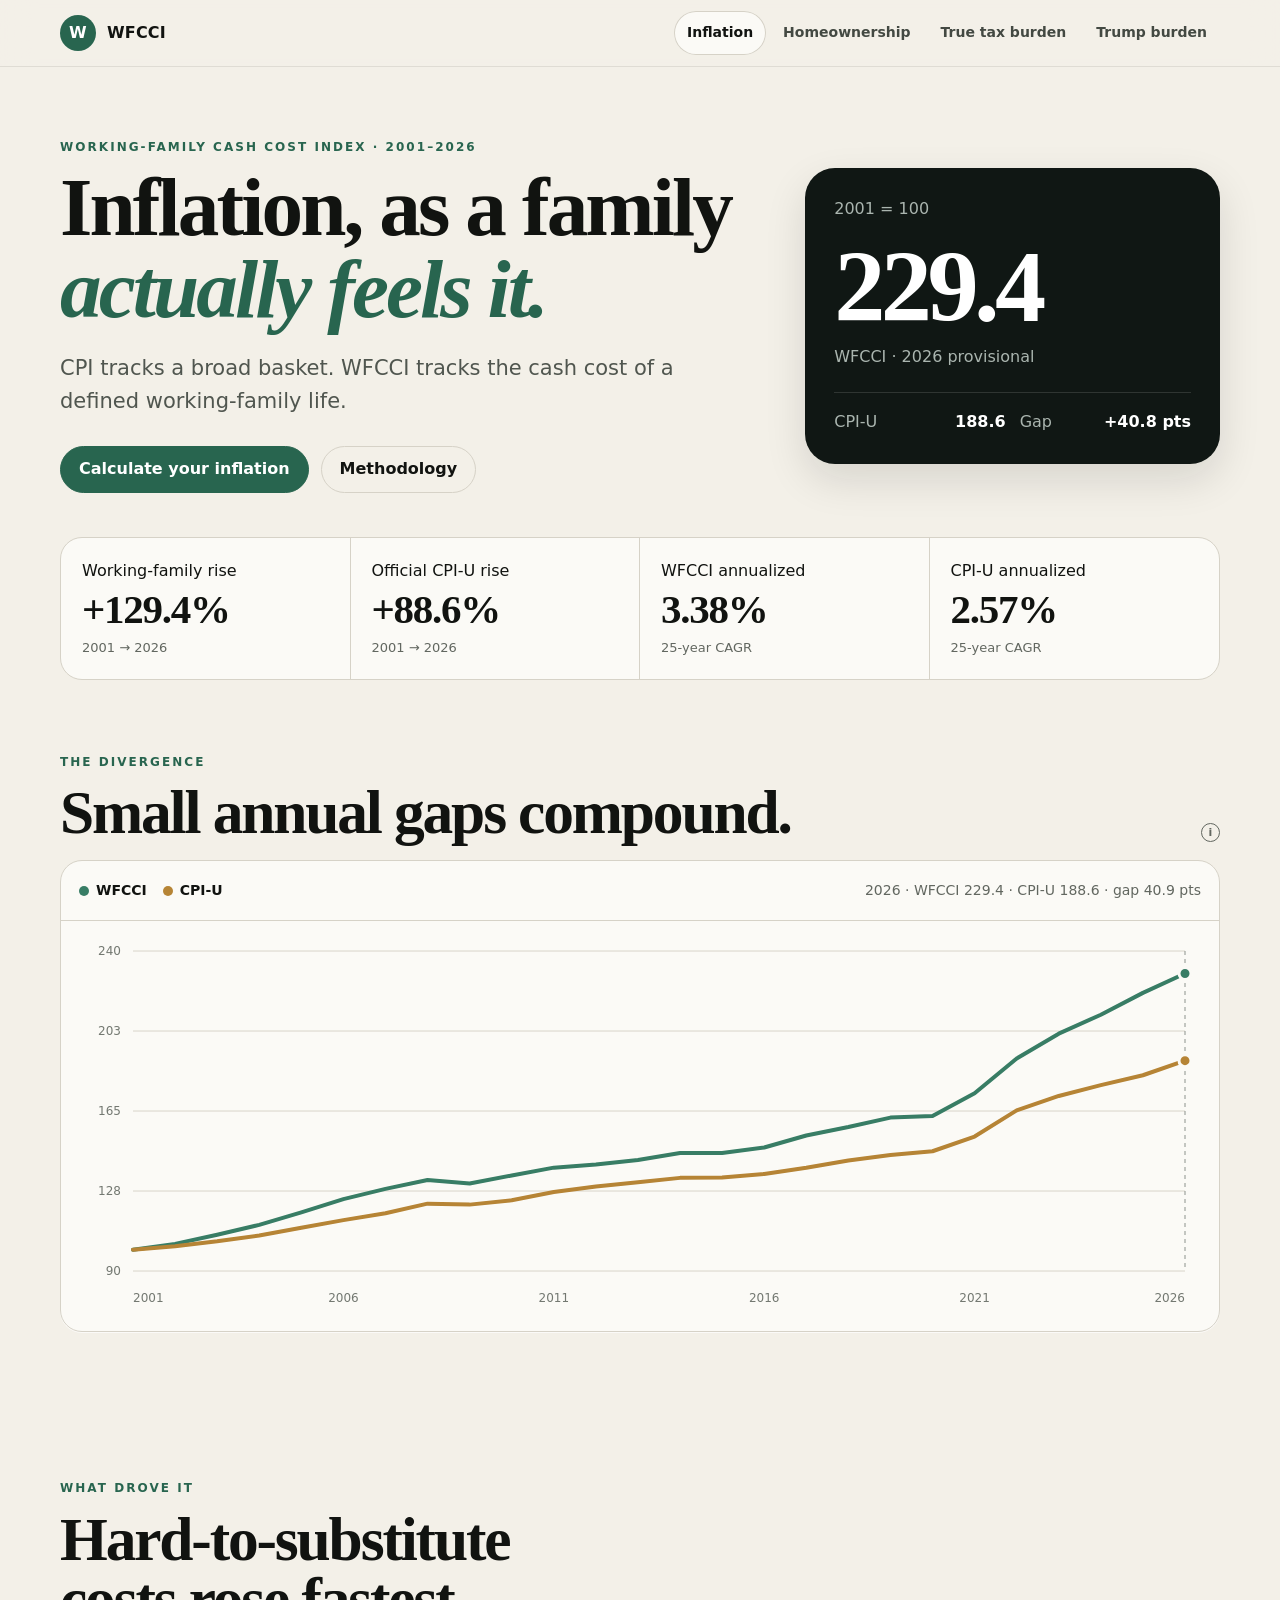
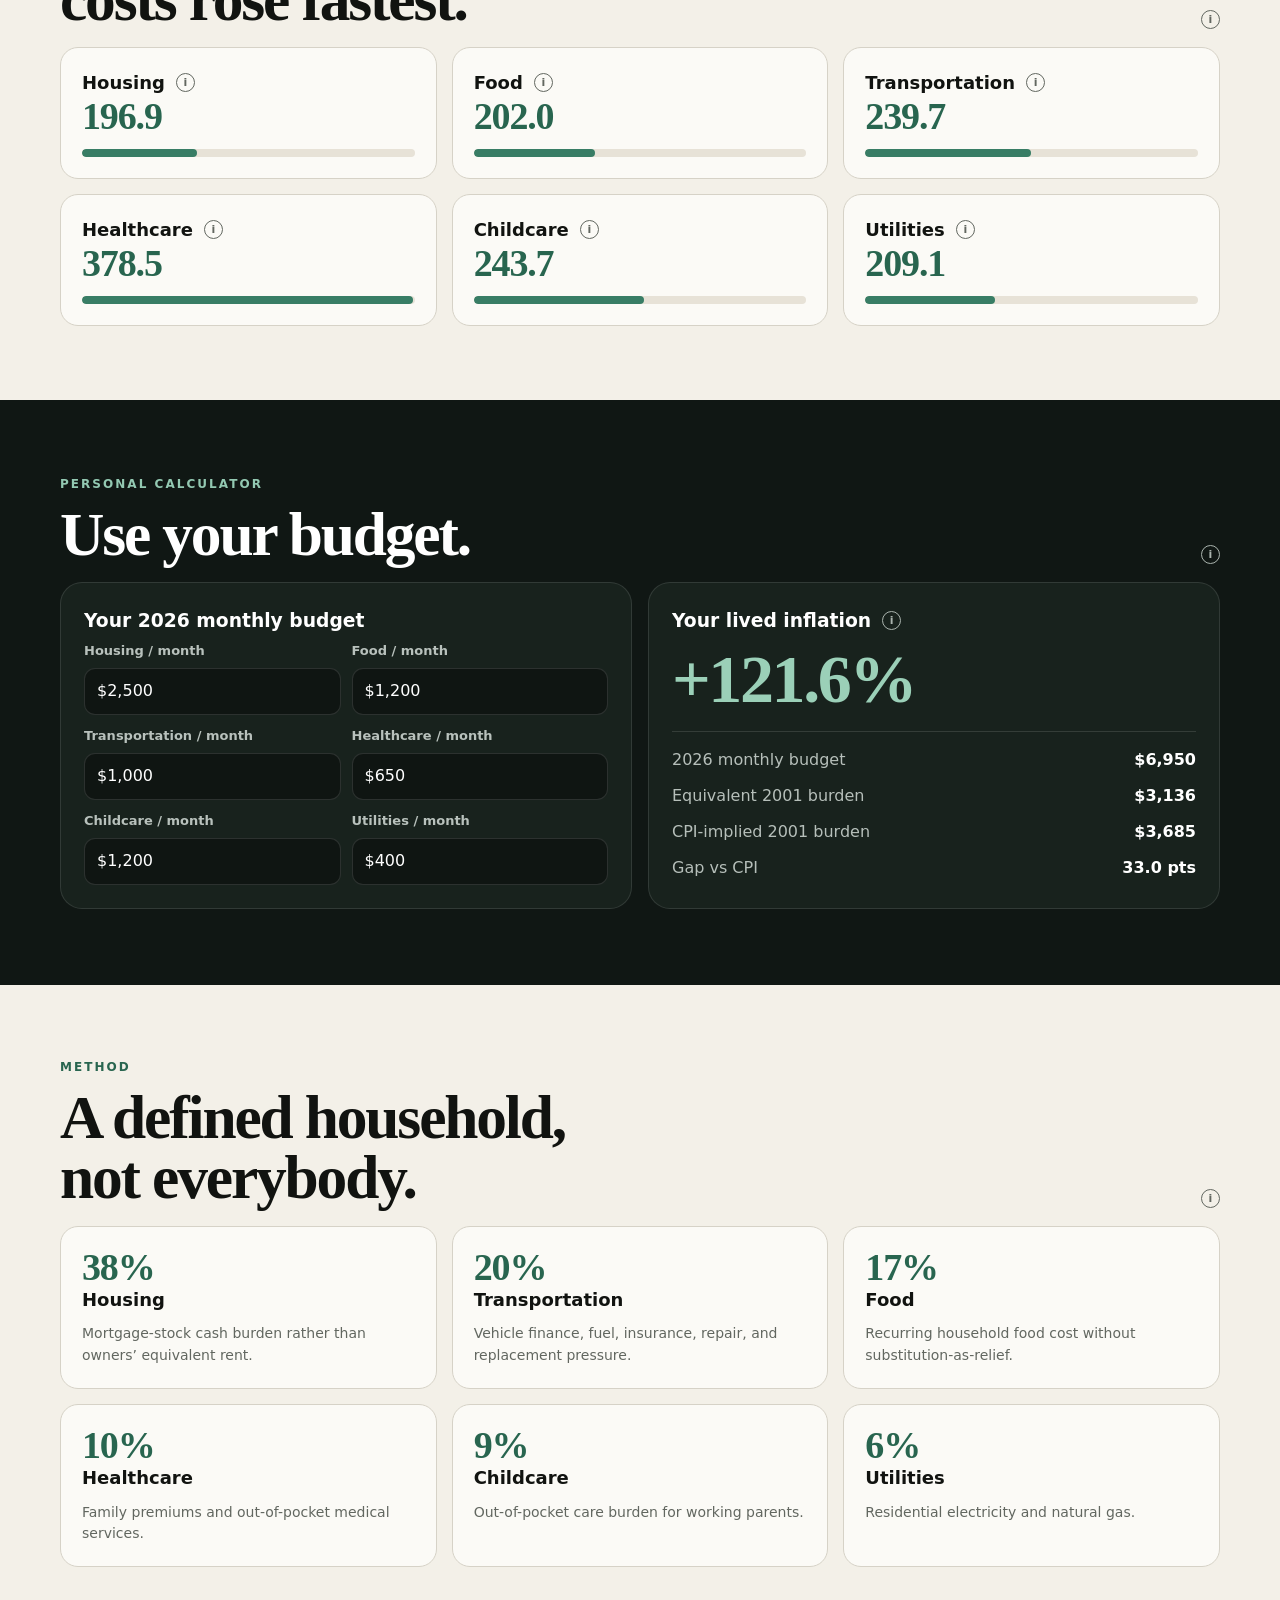
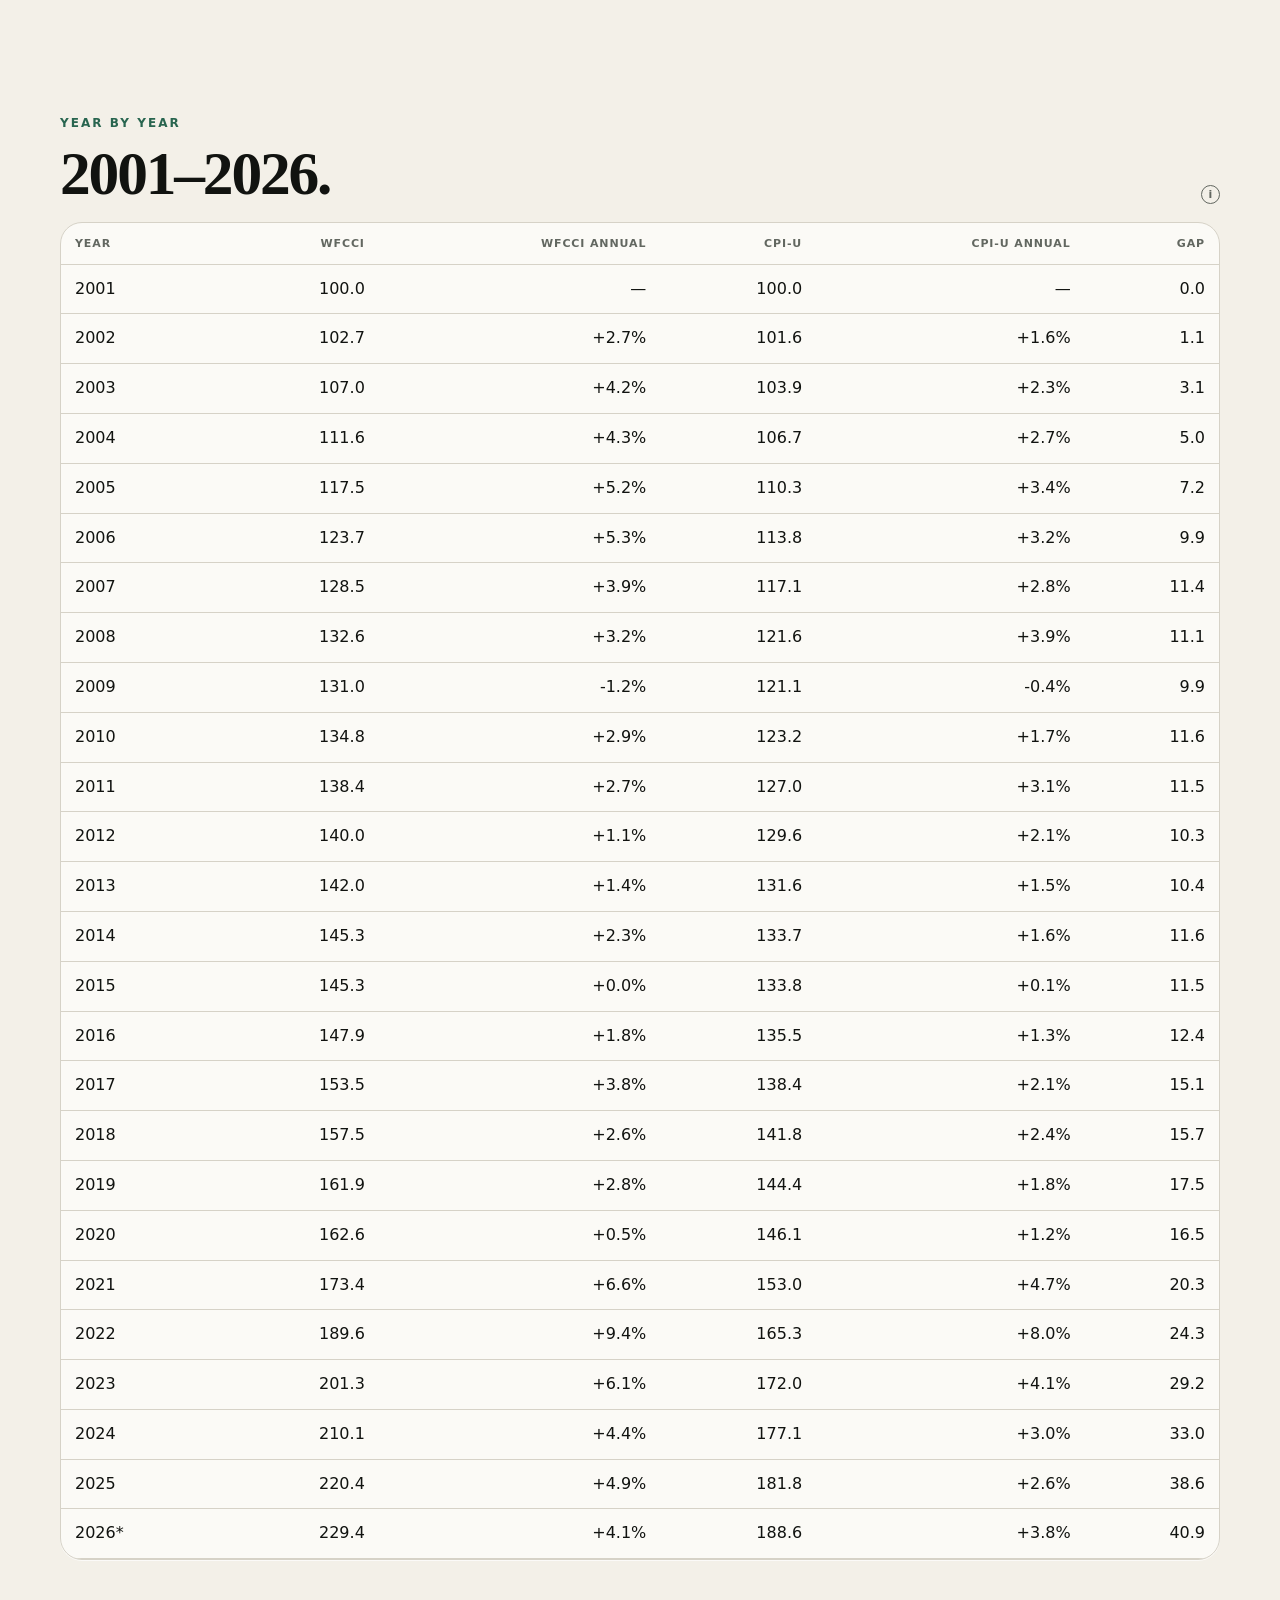
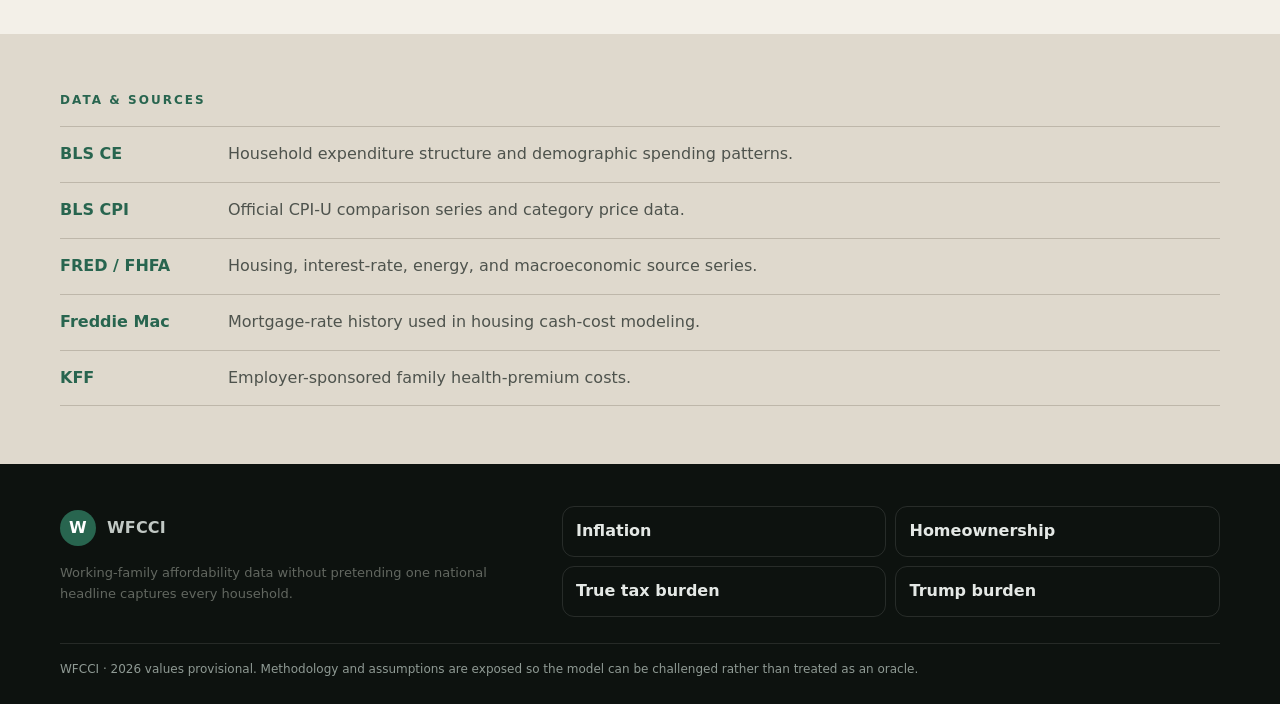
==== index.html @ 0a3f6fc8 "Compact inflation UX and format money inputs" ====
<!doctype html>
<html lang="en"><head><meta charset="utf-8"><meta name="viewport" content="width=device-width,initial-scale=1,viewport-fit=cover"><meta name="theme-color" content="#f3f0e8">
<title>WFCCI — Working-Family Cash Cost Index</title><meta name="description" content="Inflation as experienced by a working-age family with children and a mortgage.">
<link rel="stylesheet" href="/styles.css"></head>
<body>
<header class="site-header">
  <nav class="nav-main shell" aria-label="Primary">
    <a class="brand" href="/"><span class="brand-mark">W</span><span>WFCCI</span></a>
    <div class="desktop-nav">
      <a class="nav-link" aria-current="page" href="/">Inflation</a>
      <a class="nav-link" href="/homeownership.html">Homeownership</a>
      <a class="nav-link" href="/taxes.html">True tax burden</a>
      <a class="nav-link" href="/trump-cost.html">Trump burden</a>
    </div>
  </nav>
  <div class="mobile-tabs" aria-label="Site sections">
    <a class="nav-link" aria-current="page" href="/">Inflation</a><a class="nav-link" href="/homeownership.html">Homeownership</a><a class="nav-link" href="/taxes.html">Taxes</a><a class="nav-link" href="/trump-cost.html">Trump burden</a>
  </div>
</header>

<main>
<section class="hero shell">
  <div>
    <p class="kicker">Working-Family Cash Cost Index · 2001–2026</p>
    <h1 class="display"><span>Inflation, as a family</span> <em>actually feels it.</em></h1>
    <p class="lead">CPI tracks a broad basket. WFCCI tracks the cash cost of a defined working-family life.</p>
    <div class="hero-actions"><a class="btn primary" href="#calculator">Calculate your inflation</a><a class="btn" href="#method">Methodology</a></div>
  </div>
  <aside class="hero-card" aria-label="2026 index summary">
    <div class="subtle">2001 = 100</div><div class="hero-number">229.4</div><div class="subtle">WFCCI · 2026 provisional</div>
    <div class="hero-card-grid"><div><span class="subtle">CPI-U</span><strong>188.6</strong></div><div><span class="subtle">Gap</span><strong>+40.8 pts</strong></div></div>
  </aside>
</section>

<section class="shell metric-grid" aria-label="Key inflation statistics">
  <article class="metric"><span>Working-family rise</span><strong>+129.4%</strong><p>2001 → 2026</p></article>
  <article class="metric"><span>Official CPI-U rise</span><strong>+88.6%</strong><p>2001 → 2026</p></article>
  <article class="metric"><span>WFCCI annualized</span><strong>3.38%</strong><p>25-year CAGR</p></article>
  <article class="metric"><span>CPI-U annualized</span><strong>2.57%</strong><p>25-year CAGR</p></article>
</section>

<section class="section shell" id="data">
  <div class="compact-section-head"><div><p class="kicker">The divergence</p><h2 class="section-title">Small annual gaps compound.</h2></div><button class="note-trigger" type="button" aria-label="Chart method note" data-note="Both series use the same 2001 = 100 base. One axis, no truncated categorical bars, and no smoothing that invents data between years.">i</button></div>
  <div class="card chart-card">
    <div class="chart-toolbar"><div class="legend"><span class="legend-item"><i class="dot green"></i>WFCCI</span><span class="legend-item"><i class="dot gold"></i>CPI-U</span></div><div class="chart-note" id="inflationReadout">2026 values</div></div>
    <div class="chart-wrap"><svg id="inflationChart" viewBox="0 0 1000 390" role="img" aria-label="Line chart comparing WFCCI and CPI-U from 2001 through 2026"></svg></div>
    <div class="chart-scrubber"><input type="range" min="0" max="25" value="25" step="1" data-scrubber-for="inflationChart" aria-label="Select year shown in chart"></div>
  </div>
</section>

<section class="section shell">
  <div class="compact-section-head"><div><p class="kicker">What drove it</p><h2 class="section-title">Hard-to-substitute costs rose fastest.</h2></div><button class="note-trigger" type="button" aria-label="Component note" data-note="These are model components, not a claim that every household has the same spending mix.">i</button></div>
  <div class="grid-3" id="categoryCards"></div>
</section>

<section class="dark-section" id="calculator">
  <div class="shell">
    <div class="compact-section-head"><div><p class="kicker">Personal calculator</p><h2 class="section-title">Use your budget.</h2></div><button class="note-trigger" type="button" aria-label="Calculator note" data-note="Enter current monthly spending. The calculator back-casts each category using its component index and compares the result with CPI-U.">i</button></div>
    <div class="grid-2">
      <div class="dark-card"><h3>Your 2026 monthly budget</h3><div class="field-grid" id="budgetInputs"></div></div>
      <div class="dark-card output-first"><div class="compact-head"><h3>Your lived inflation</h3><button class="note-trigger" type="button" aria-label="Result note" data-note="Increase in the cash needed to support the same modeled footprint since 2001.">i</button></div><div class="result-big" id="personalInflation">—</div>
        <div class="result-list"><div class="result-row"><span>2026 monthly budget</span><strong id="currentBudget">—</strong></div><div class="result-row"><span>Equivalent 2001 burden</span><strong id="oldBudget">—</strong></div><div class="result-row"><span>CPI-implied 2001 burden</span><strong id="cpiBudget">—</strong></div><div class="result-row"><span>Gap vs CPI</span><strong id="personalGap">—</strong></div></div>
      </div>
    </div>
  </div>
</section>

<section class="section shell" id="method">
  <div class="compact-section-head"><div><p class="kicker">Method</p><h2 class="section-title">A defined household, not everybody.</h2></div><button class="note-trigger" type="button" aria-label="Household definition note" data-note="Target: non-retired working-age household, two parents, one or two children, homeowner with a mortgage, below the top income decile.">i</button></div>
  <div class="grid-3">
    <article class="info-card"><span class="big">38%</span><h3>Housing</h3><p>Mortgage-stock cash burden rather than owners’ equivalent rent.</p></article>
    <article class="info-card"><span class="big">20%</span><h3>Transportation</h3><p>Vehicle finance, fuel, insurance, repair, and replacement pressure.</p></article>
    <article class="info-card"><span class="big">17%</span><h3>Food</h3><p>Recurring household food cost without substitution-as-relief.</p></article>
    <article class="info-card"><span class="big">10%</span><h3>Healthcare</h3><p>Family premiums and out-of-pocket medical services.</p></article>
    <article class="info-card"><span class="big">9%</span><h3>Childcare</h3><p>Out-of-pocket care burden for working parents.</p></article>
    <article class="info-card"><span class="big">6%</span><h3>Utilities</h3><p>Residential electricity and natural gas.</p></article>
  </div>
</section>

<section class="section shell"><div class="compact-section-head"><div><p class="kicker">Year by year</p><h2 class="section-title">2001–2026.</h2></div><button class="note-trigger" type="button" aria-label="Table note" data-note="2026 is provisional. The table scrolls horizontally on small screens rather than compressing labels.">i</button></div><div class="card table-wrap"><table><thead><tr><th>Year</th><th>WFCCI</th><th>WFCCI annual</th><th>CPI-U</th><th>CPI-U annual</th><th>Gap</th></tr></thead><tbody id="inflationTable"></tbody></table></div></section>

<section class="source-section"><div class="shell"><p class="kicker">Data & sources</p><div class="source-list">
<a class="source-link" href="https://www.bls.gov/cex/" target="_blank" rel="noreferrer"><strong>BLS CE</strong><span>Household expenditure structure and demographic spending patterns.</span></a>
<a class="source-link" href="https://www.bls.gov/cpi/" target="_blank" rel="noreferrer"><strong>BLS CPI</strong><span>Official CPI-U comparison series and category price data.</span></a>
<a class="source-link" href="https://fred.stlouisfed.org/" target="_blank" rel="noreferrer"><strong>FRED / FHFA</strong><span>Housing, interest-rate, energy, and macroeconomic source series.</span></a>
<a class="source-link" href="https://www.freddiemac.com/pmms" target="_blank" rel="noreferrer"><strong>Freddie Mac</strong><span>Mortgage-rate history used in housing cash-cost modeling.</span></a>
<a class="source-link" href="https://www.kff.org/health-costs/" target="_blank" rel="noreferrer"><strong>KFF</strong><span>Employer-sponsored family health-premium costs.</span></a>
</div></div></section>
</main>

<footer class="site-footer"><div class="shell"><div class="footer-grid"><div><a class="brand" href="/"><span class="brand-mark">W</span><span>WFCCI</span></a><p class="small">Working-family affordability data without pretending one national headline captures every household.</p></div><nav class="footer-nav" aria-label="Footer"><a href="/">Inflation</a><a href="/homeownership.html">Homeownership</a><a href="/taxes.html">True tax burden</a><a href="/trump-cost.html">Trump burden</a></nav></div><div class="footer-note">WFCCI · 2026 values provisional. Methodology and assumptions are exposed so the model can be challenged rather than treated as an oracle.</div></div></footer>

<script src="/site.js"></script>
<script>
const rows=[[2001,100,null,100,null],[2002,102.7064,2.7064,101.5810,1.5810],[2003,106.9947,4.1754,103.8961,2.2790],[2004,111.6290,4.3313,106.6629,2.6630],[2005,117.4873,5.2479,110.2767,3.3880],[2006,123.7104,5.2968,113.8340,3.2258],[2007,128.4957,3.8682,117.0525,2.8274],[2008,132.6393,3.2247,121.5697,3.8591],[2009,131.0131,-1.2261,121.1180,-.3716],[2010,134.7657,2.8643,123.1508,1.6783],[2011,138.4429,2.7286,126.9904,3.1178],[2012,139.9701,1.1031,129.6443,2.0898],[2013,141.9923,1.4448,131.5641,1.4808],[2014,145.2986,2.3285,133.6533,1.5880],[2015,145.3268,.0194,133.8227,.1267],[2016,147.8925,1.7655,135.5167,1.2658],[2017,153.5081,3.7971,138.3964,2.125],[2018,157.4774,2.5858,141.7843,2.448],[2019,161.9114,2.8156,144.3817,1.8319],[2020,162.6463,.4539,146.1321,1.2124],[2021,173.3507,6.5814,153.0209,4.7141],[2022,189.6149,9.3823,165.2739,8.0074],[2023,201.2514,6.1369,172.0497,4.0998],[2024,210.1369,4.4151,177.1316,2.9537],[2025,220.3632,4.8665,181.7617,2.614],[2026,229.4463,4.1219,188.594,3.7589]];
const chartRows=rows.map(r=>({label:String(r[0]),wf:r[1],cpi:r[3]}));
WF.lineChart(document.getElementById("inflationChart"),chartRows,[{key:"wf",color:"#387d65"},{key:"cpi",color:"#b68435"}],{yMin:90,yMax:240,onFocus:r=>document.getElementById("inflationReadout").textContent=r.label+" · WFCCI "+r.wf.toFixed(1)+" · CPI-U "+r.cpi.toFixed(1)+" · gap "+(r.wf-r.cpi).toFixed(1)+" pts"});
const cats={housing:["Housing",196.9,2500],food:["Food",202.0,1200],transportation:["Transportation",239.7,1000],healthcare:["Healthcare",378.5,650],childcare:["Childcare",243.7,1200],utilities:["Utilities",209.1,400]};
document.getElementById("categoryCards").innerHTML=Object.entries(cats).map(([k,c])=>'<article class="info-card compact"><div class="compact-head"><h3>'+c[0]+'</h3>'+WF.note("+"+(c[1]-100).toFixed(1)+"% modeled cash-cost increase since 2001.",c[0]+" details")+'</div><span class="big">'+c[1].toFixed(1)+'</span><div class="bar"><i style="width:'+Math.min(100,(c[1]-100)/2.8)+'%"></i></div></article>').join("");
document.getElementById("budgetInputs").innerHTML=Object.entries(cats).map(([k,c])=>'<div class="field"><label for="b-'+k+'">'+c[0]+' / month</label><input id="b-'+k+'" data-cat="'+k+'" data-money type="text" inputmode="decimal" value="'+c[2]+'"></div>').join("");
function updateBudget(){const inputs=[...document.querySelectorAll("#budgetInputs input")],vals=Object.fromEntries(inputs.map(i=>[i.dataset.cat,Math.max(0,WF.value(i))]));const cur=Object.values(vals).reduce((a,b)=>a+b,0);let old=0;for(const [k,v] of Object.entries(vals))old+=v/(cats[k][1]/100);const infl=cur&&old?(cur/old-1)*100:0,cpiOld=cur/1.88594;document.getElementById("personalInflation").textContent=WF.pct(infl);document.getElementById("currentBudget").textContent=WF.money(cur);document.getElementById("oldBudget").textContent=WF.money(old);document.getElementById("cpiBudget").textContent=WF.money(cpiOld);document.getElementById("personalGap").textContent=(infl-88.594).toFixed(1)+" pts"}
WF.bindMoneyInputs(document);WF.initNotes();document.querySelectorAll("#budgetInputs input").forEach(i=>i.addEventListener("input",updateBudget));updateBudget();
document.getElementById("inflationTable").innerHTML=rows.map(r=>'<tr><td>'+r[0]+(r[0]===2026?'*':'')+'</td><td>'+r[1].toFixed(1)+'</td><td>'+(r[2]==null?'—':WF.pct(r[2]))+'</td><td>'+r[3].toFixed(1)+'</td><td>'+(r[4]==null?'—':WF.pct(r[4]))+'</td><td>'+(r[1]-r[3]).toFixed(1)+'</td></tr>').join("");
</script>
</body></html>
---- styles.css ----
:root{--bg:#f3f0e8;--paper:#fbfaf6;--ink:#111310;--muted:#626760;--line:#d6d2c7;--green:#28654f;--green2:#387d65;--gold:#b68435;--red:#9a3d34;--dark:#101714;--dark2:#18221d;--soft:#e7e3d8;--radius:22px;--max:1160px}
*{box-sizing:border-box}
html{scroll-behavior:smooth;-webkit-text-size-adjust:100%}
body{margin:0;background:var(--bg);color:var(--ink);font-family:system-ui,-apple-system,BlinkMacSystemFont,"Segoe UI",sans-serif;line-height:1.55}
a{color:inherit}button,input,select{font:inherit}
button,a,input,select{touch-action:manipulation}
img,svg{display:block;max-width:100%}
.shell{width:min(var(--max),calc(100% - 36px));margin-inline:auto}
.kicker{margin:0 0 12px;color:var(--green);font-size:12px;line-height:1.35;font-weight:850;letter-spacing:.17em;text-transform:uppercase}
.display,.section-title{margin:0;font-family:Georgia,"Times New Roman",serif;letter-spacing:-.035em;line-height:.98;text-wrap:balance}
.display{font-size:clamp(52px,6.5vw,86px)}
.section-title{font-size:clamp(40px,4.8vw,62px)}
.display em,.section-title em{color:var(--green);font-style:italic}
.lead{max-width:780px;margin:22px 0 0;color:#50564f;font-size:clamp(18px,2vw,21px);line-height:1.55;text-wrap:pretty}
.muted{color:var(--muted)}.small{font-size:13px;color:var(--muted)}.num{font-family:Georgia,"Times New Roman",serif;font-variant-numeric:tabular-nums}
.site-header{position:sticky;top:0;z-index:50;background:color-mix(in srgb,var(--bg) 94%,transparent);backdrop-filter:blur(16px);border-bottom:1px solid rgba(17,19,16,.09)}
.nav-main{min-height:66px;display:flex;align-items:center;justify-content:space-between;gap:24px}
.brand{display:inline-flex;min-height:44px;align-items:center;gap:11px;text-decoration:none;font-weight:850;letter-spacing:.01em}
.brand-mark{width:36px;height:36px;border-radius:50%;display:grid;place-items:center;background:var(--green);color:#fff;font-weight:900}
.desktop-nav{display:flex;align-items:center;gap:4px}
.nav-link{display:inline-flex;min-height:44px;align-items:center;border-radius:999px;padding:9px 13px;text-decoration:none;font-size:14px;font-weight:720;color:#434942;white-space:nowrap}
.nav-link:hover,.nav-link[aria-current="page"]{background:var(--paper);color:var(--ink);box-shadow:inset 0 0 0 1px var(--line)}
.mobile-tabs{display:none;padding:0 18px 9px;gap:8px;overflow-x:auto;scrollbar-width:none;-webkit-overflow-scrolling:touch}
.mobile-tabs::-webkit-scrollbar{display:none}.mobile-tabs .nav-link{flex:0 0 auto;background:rgba(255,255,255,.42);box-shadow:inset 0 0 0 1px rgba(17,19,16,.08)}
.mobile-tabs .nav-link[aria-current="page"]{background:var(--green);color:#fff;box-shadow:none}
.btn{display:inline-flex;min-height:46px;align-items:center;justify-content:center;gap:8px;border:1px solid var(--line);border-radius:999px;background:transparent;color:inherit;padding:10px 18px;text-decoration:none;font-weight:780;cursor:pointer}
.btn.primary{background:var(--green);border-color:var(--green);color:#fff}.btn.primary:hover{background:#1f5642}.btn.dark{background:var(--dark);border-color:var(--dark);color:#fff}
.hero{display:grid;grid-template-columns:minmax(0,1.25fr) minmax(280px,.75fr);gap:54px;align-items:center;padding:72px 0 44px}
.hero-actions{display:flex;gap:12px;flex-wrap:wrap;margin-top:29px}
.hero-card{background:var(--dark);color:#fff;border-radius:30px;padding:29px;box-shadow:0 16px 42px rgba(14,19,16,.12)}
.hero-number{margin:19px 0 12px;font:700 clamp(62px,8vw,104px)/.9 Georgia,serif;letter-spacing:-.045em;font-variant-numeric:tabular-nums}
.hero-card .subtle{color:#aab5af}.hero-card-grid{display:grid;grid-template-columns:1fr 1fr;gap:14px;margin-top:22px;padding-top:17px;border-top:1px solid rgba(255,255,255,.13)}
.hero-card-grid>div{display:flex;justify-content:space-between;gap:10px}
.metric-grid{display:grid;grid-template-columns:repeat(4,minmax(0,1fr));background:var(--paper);border:1px solid var(--line);border-radius:var(--radius);overflow:hidden}
.metric{padding:21px;border-right:1px solid var(--line);min-width:0}.metric:last-child{border-right:0}
.metric strong{display:block;margin-top:5px;font:700 clamp(31px,3.2vw,45px)/1 Georgia,serif;letter-spacing:-.03em;font-variant-numeric:tabular-nums}
.metric p{margin:8px 0 0;color:var(--muted);font-size:13px}
.section{padding:74px 0}.section-head{display:grid;grid-template-columns:minmax(0,1.15fr) minmax(280px,.85fr);gap:42px;align-items:end;margin-bottom:28px}
.section-head>p{margin:0;color:var(--muted);font-size:17px;line-height:1.6;text-wrap:pretty}
.card{background:var(--paper);border:1px solid var(--line);border-radius:var(--radius);box-shadow:0 1px 0 rgba(255,255,255,.7);overflow:hidden}
.card-pad{padding:24px}
.chart-card{overflow:hidden}
.chart-toolbar{display:flex;align-items:center;justify-content:space-between;gap:14px;min-height:60px;padding:12px 18px;border-bottom:1px solid var(--line);font-size:14px}
.legend{display:flex;align-items:center;gap:16px;flex-wrap:wrap;font-weight:740}.legend-item{display:flex;align-items:center;gap:7px}
.dot{width:10px;height:10px;border-radius:50%;flex:0 0 auto}.dot.green{background:var(--green2)}.dot.gold{background:var(--gold)}.dot.red{background:var(--red)}
.chart-note{min-height:22px;color:var(--muted);font-variant-numeric:tabular-nums}
.chart-wrap{position:relative;width:100%;padding:8px 10px 12px}
.chart-wrap svg{width:100%;height:390px;overflow:visible}
.chart-scrubber{display:none;padding:0 14px 15px}.chart-scrubber input{width:100%;accent-color:var(--green)}
.grid-3{display:grid;grid-template-columns:repeat(3,minmax(0,1fr));gap:15px}.grid-2{display:grid;grid-template-columns:repeat(2,minmax(0,1fr));gap:16px}
.info-card{background:var(--paper);border:1px solid var(--line);border-radius:18px;padding:21px;min-width:0}.info-card h3{margin:0 0 7px;font-size:18px}.info-card .big{display:block;font:700 38px/1 Georgia,serif;letter-spacing:-.03em;color:var(--green);font-variant-numeric:tabular-nums}.info-card p{margin:10px 0 0;color:var(--muted);font-size:14px}
.bar{height:8px;background:#e7e2d7;border-radius:999px;overflow:hidden;margin-top:14px}.bar>i{display:block;height:100%;background:var(--green2);border-radius:inherit}
.dark-section{background:var(--dark);color:#fff;padding:76px 0}.dark-section .kicker{color:#93c9b2}.dark-section .section-head>p,.dark-section .muted,.dark-section .small{color:#aab4ae}
.dark-card{background:var(--dark2);border:1px solid rgba(255,255,255,.11);border-radius:22px;padding:23px}.dark-card h3{margin:0 0 6px}.dark-card p{color:#aab4ae}
.field-grid{display:grid;grid-template-columns:repeat(2,minmax(0,1fr));gap:11px}
.field{display:grid;gap:7px}.field label{font-size:13px;color:#b8c1bc;font-weight:720}.field input,.field select,.light-field input,.light-field select{width:100%;min-height:46px;border-radius:11px;border:1px solid rgba(255,255,255,.12);background:#0f1512;color:#fff;padding:10px 12px;outline:none}
.field input:focus,.field select:focus{border-color:#72aa92;box-shadow:0 0 0 3px rgba(114,170,146,.17)}
.light-field{display:grid;gap:7px}.light-field label{font-size:13px;color:var(--muted);font-weight:730}.light-field input,.light-field select{background:#fff;color:var(--ink);border:1px solid var(--line)}
.light-field input:focus,.light-field select:focus{border-color:var(--green);box-shadow:0 0 0 3px rgba(40,101,79,.12)}
.result-big{margin:10px 0 18px;font:700 clamp(46px,6vw,68px)/1 Georgia,serif;color:#9bd0b8;letter-spacing:-.035em;font-variant-numeric:tabular-nums}
.result-list{display:grid;gap:11px;padding-top:16px;border-top:1px solid rgba(255,255,255,.12)}
.result-row{display:flex;justify-content:space-between;gap:20px;align-items:baseline}.result-row span{color:#b6bfba}.result-row strong{font-variant-numeric:tabular-nums;text-align:right}
.table-wrap{overflow:auto;-webkit-overflow-scrolling:touch}table{width:100%;min-width:720px;border-collapse:collapse}th,td{padding:12px 14px;border-bottom:1px solid var(--line);text-align:right;font-variant-numeric:tabular-nums}th:first-child,td:first-child{text-align:left}th{font-size:11px;letter-spacing:.08em;text-transform:uppercase;color:var(--muted)}
.page-intro{padding:66px 0 34px}.page-intro .display{max-width:980px}.control-panel{display:grid;grid-template-columns:minmax(0,1fr) minmax(300px,.8fr);gap:16px}
.inline-form{display:flex;align-items:end;gap:10px;flex-wrap:wrap}.inline-form .light-field{min-width:190px;flex:1}.status{min-height:24px;margin-top:10px;color:var(--muted);font-size:13px}
.scenario-grid{display:grid;grid-template-columns:repeat(3,minmax(0,1fr));gap:15px}.scenario{position:relative;background:var(--paper);border:1px solid var(--line);border-radius:20px;padding:22px;overflow:hidden}.scenario:before{content:"";position:absolute;inset:0 auto 0 0;width:5px;background:var(--green)}.scenario h3{margin:0 0 2px;font-size:17px}.scenario .dp{font:700 46px/1 Georgia,serif;color:var(--green);letter-spacing:-.03em}.scenario dl{display:grid;gap:10px;margin:20px 0 0}.scenario dl div{display:flex;justify-content:space-between;gap:15px}.scenario dt{color:var(--muted)}.scenario dd{margin:0;font-weight:780;text-align:right;font-variant-numeric:tabular-nums}
.assumption-strip{display:grid;grid-template-columns:repeat(4,minmax(0,1fr));gap:10px;margin-top:15px}.assumption{background:rgba(255,255,255,.45);border:1px solid var(--line);border-radius:14px;padding:14px}.assumption strong{display:block;font-size:18px;font-variant-numeric:tabular-nums}.assumption span{color:var(--muted);font-size:12px}
.tax-hero-number{margin:18px 0 6px;font:700 clamp(64px,9vw,116px)/.86 Georgia,serif;color:var(--green);letter-spacing:-.05em;font-variant-numeric:tabular-nums}
.tax-breakdown{display:grid;grid-template-columns:1fr 1fr;gap:12px;margin-top:18px}.tax-block{border-radius:16px;padding:17px;background:#f0ece2;border:1px solid var(--line)}.tax-block b{display:block;font:700 36px/1 Georgia,serif;letter-spacing:-.03em;font-variant-numeric:tabular-nums}.tax-block span{font-size:13px;color:var(--muted)}
.tax-stack{display:flex;height:28px;border-radius:999px;overflow:hidden;background:#e4ded1;margin:18px 0 8px}.tax-stack>i{height:100%}.tax-stack .federal{background:var(--green)}.tax-stack .state{background:var(--gold)}.tax-stack .hidden{background:#76827b}.tax-stack .tariff{background:var(--red)}
.chip-grid{display:flex;flex-wrap:wrap;gap:8px}.chip{display:inline-flex;min-height:38px;align-items:center;padding:7px 11px;border-radius:999px;background:#ece7dc;border:1px solid var(--line);font-size:13px;font-weight:700;color:#4f554f}
.policy-ledger{display:grid;grid-template-columns:repeat(3,minmax(0,1fr));gap:15px}.policy-card{background:var(--paper);border:1px solid var(--line);border-radius:20px;padding:21px}.policy-card .value{font:700 42px/1 Georgia,serif;letter-spacing:-.03em;font-variant-numeric:tabular-nums}.policy-card.cost .value{color:var(--red)}.policy-card.offset .value{color:var(--green)}.policy-card.neutral .value{color:var(--gold)}.policy-card h3{margin:9px 0 6px;font-size:17px}.policy-card p{margin:0;color:var(--muted);font-size:13px}
.callout{border-left:4px solid var(--green);background:var(--green-soft);padding:17px 18px;border-radius:0 14px 14px 0;color:#29493d}.callout strong{color:var(--ink)}
.source-section{background:#dfd9cd;padding:58px 0}.source-list{display:grid;margin-top:18px;border-top:1px solid #beb7aa}.source-link{display:grid;grid-template-columns:150px 1fr;gap:18px;padding:15px 0;border-bottom:1px solid #beb7aa;text-decoration:none}.source-link strong{color:var(--green)}.source-link span{color:#4e534d}
.site-footer{background:#0d120f;color:#c1c8c4;padding:42px 0 26px}.footer-grid{display:grid;grid-template-columns:1fr 1.4fr;gap:32px}.footer-nav{display:grid;grid-template-columns:repeat(2,minmax(0,1fr));gap:9px}.footer-nav a{display:flex;min-height:46px;align-items:center;padding:10px 13px;border:1px solid rgba(255,255,255,.11);border-radius:12px;text-decoration:none;color:#e4e8e5;font-weight:700}.footer-note{margin-top:26px;padding-top:16px;border-top:1px solid rgba(255,255,255,.1);font-size:12px;color:#8f9a94}
@media(max-width:900px){
.desktop-nav{display:none}.mobile-tabs{display:flex}.hero,.section-head,.control-panel,.footer-grid{grid-template-columns:1fr}.hero{gap:28px;padding-top:50px}.metric-grid{grid-template-columns:1fr 1fr}.metric:nth-child(2){border-right:0}.metric:nth-child(-n+2){border-bottom:1px solid var(--line)}.grid-3,.scenario-grid,.policy-ledger{grid-template-columns:1fr 1fr}.grid-2{grid-template-columns:1fr}.assumption-strip{grid-template-columns:1fr 1fr}.section-head{gap:18px}
}
@media(max-width:640px){
.shell{width:min(var(--max),calc(100% - 28px))}.nav-main{min-height:60px}.brand-mark{width:34px;height:34px}.mobile-tabs{padding-inline:14px}
.display{font-size:clamp(39px,11.5vw,48px);line-height:1.01;letter-spacing:-.027em}.section-title{font-size:clamp(34px,9.6vw,43px);line-height:1.03;letter-spacing:-.026em}.lead{font-size:18px;line-height:1.48}
.hero{padding:42px 0 30px}.hero-actions{display:grid;grid-template-columns:1fr;margin-top:23px}.hero-actions .btn{width:100%}.hero-card{padding:22px;border-radius:23px}.hero-card .hero-number{font-size:62px}.hero-card-grid{grid-template-columns:1fr;gap:9px}
.metric{padding:17px 15px}.metric span{font-size:14px}.metric strong{font-size:clamp(28px,8.5vw,36px)}.metric p{font-size:12px}
.section{padding:54px 0}.section-head{margin-bottom:21px}.section-head>p{font-size:16px;line-height:1.5}.card{border-radius:18px}
.chart-toolbar{align-items:flex-start;flex-direction:column;gap:6px;min-height:0;padding:12px 14px}.legend{gap:12px;font-size:13px}.chart-note{font-size:13px}.chart-wrap{padding:3px 2px 6px}.chart-wrap svg{height:282px}.chart-scrubber{display:block}
.grid-3,.scenario-grid,.policy-ledger,.field-grid{grid-template-columns:1fr}.info-card,.scenario,.policy-card,.dark-card,.card-pad{padding:18px}
.dark-section{padding:56px 0}.result-big{font-size:50px}.result-row{font-size:14px;gap:10px}
.assumption-strip{grid-template-columns:1fr 1fr}.assumption{padding:11px}.assumption strong{font-size:16px}
.page-intro{padding:45px 0 26px}.inline-form{display:grid;grid-template-columns:1fr;width:100%}.inline-form .light-field{min-width:0}.inline-form .btn{width:100%}
.tax-breakdown{grid-template-columns:1fr}.tax-hero-number{font-size:72px}.policy-card .value{font-size:39px}
.source-section{padding:45px 0}.source-link{grid-template-columns:1fr;gap:3px}.source-link span{font-size:14px}
.footer-nav{grid-template-columns:1fr}.site-footer{padding-top:34px}
}
@media(max-width:390px){.display{font-size:38px}.section-title{font-size:33px}.metric strong{font-size:28px}.assumption-strip{grid-template-columns:1fr}.chart-wrap svg{height:270px}}
@media(prefers-reduced-motion:reduce){html{scroll-behavior:auto}*,*:before,*:after{animation-duration:.001ms!important;animation-iteration-count:1!important;transition-duration:.001ms!important}}


/* Compact explanatory UI + formatted inputs */
.note-trigger{display:inline-grid;place-items:center;width:19px;height:19px;margin-left:5px;padding:0;border:1px solid currentColor;border-radius:50%;background:transparent;color:var(--muted);font:800 11px/1 ui-sans-serif,system-ui;vertical-align:2px;cursor:help}
.dark-section .note-trigger,.dark-card .note-trigger{color:#aab4ae}
.note-trigger:hover,.note-trigger:focus{color:var(--green);outline:none;box-shadow:0 0 0 3px rgba(40,101,79,.12)}
.note-popover{position:fixed;z-index:9999;max-width:calc(100vw - 24px);padding:11px 12px;border:1px solid #c8c2b6;border-radius:12px;background:#111814;color:#f2f4f2;box-shadow:0 12px 32px rgba(0,0,0,.25);font-size:13px;line-height:1.45}
.note-popover[hidden]{display:none}
.compact-copy{margin:7px 0 0;color:var(--muted);font-size:14px;line-height:1.45}
.compact-head{display:flex;align-items:center;gap:6px;flex-wrap:wrap}
.compact-head h2,.compact-head h3{margin:0}
.compact-section-head{display:flex;justify-content:space-between;gap:14px;align-items:end;margin-bottom:18px}
.compact-section-head .section-title{max-width:850px}
.field input[data-money],.light-field input[data-money]{font-variant-numeric:tabular-nums}
.advanced{margin-top:14px;border-top:1px solid rgba(255,255,255,.11);padding-top:12px}
.advanced>summary{cursor:pointer;font-weight:760;color:#d5dcd8;min-height:44px;display:flex;align-items:center}
.advanced .field-grid{margin-top:10px}
.light-advanced{border-top:1px solid var(--line);margin-top:14px;padding-top:12px}
.light-advanced>summary{cursor:pointer;font-weight:760;min-height:44px;display:flex;align-items:center}
.live-status{display:flex;align-items:center;gap:7px;min-height:24px;margin-top:10px;color:var(--muted);font-size:13px}
.output-first{scroll-margin-top:120px}
.slim-card{padding:18px}
.policy-card.compact p,.info-card.compact p{display:none}
.tax-local-row{display:grid;grid-template-columns:minmax(0,1fr) auto;gap:10px;align-items:end}
.tax-local-row .btn{white-space:nowrap}
@media(max-width:640px){
  .compact-section-head{align-items:flex-start}
  .compact-section-head .section-title{font-size:31px}
  .dark-section .section-head>p,.section-head>p{display:none}
  .page-intro .lead{font-size:16px;line-height:1.42}
  .page-intro{padding-bottom:18px}
  .section{padding:42px 0}
  .dark-section{padding:44px 0}
  .tax-local-row{grid-template-columns:1fr}
  .tax-local-row .btn{width:100%}
}
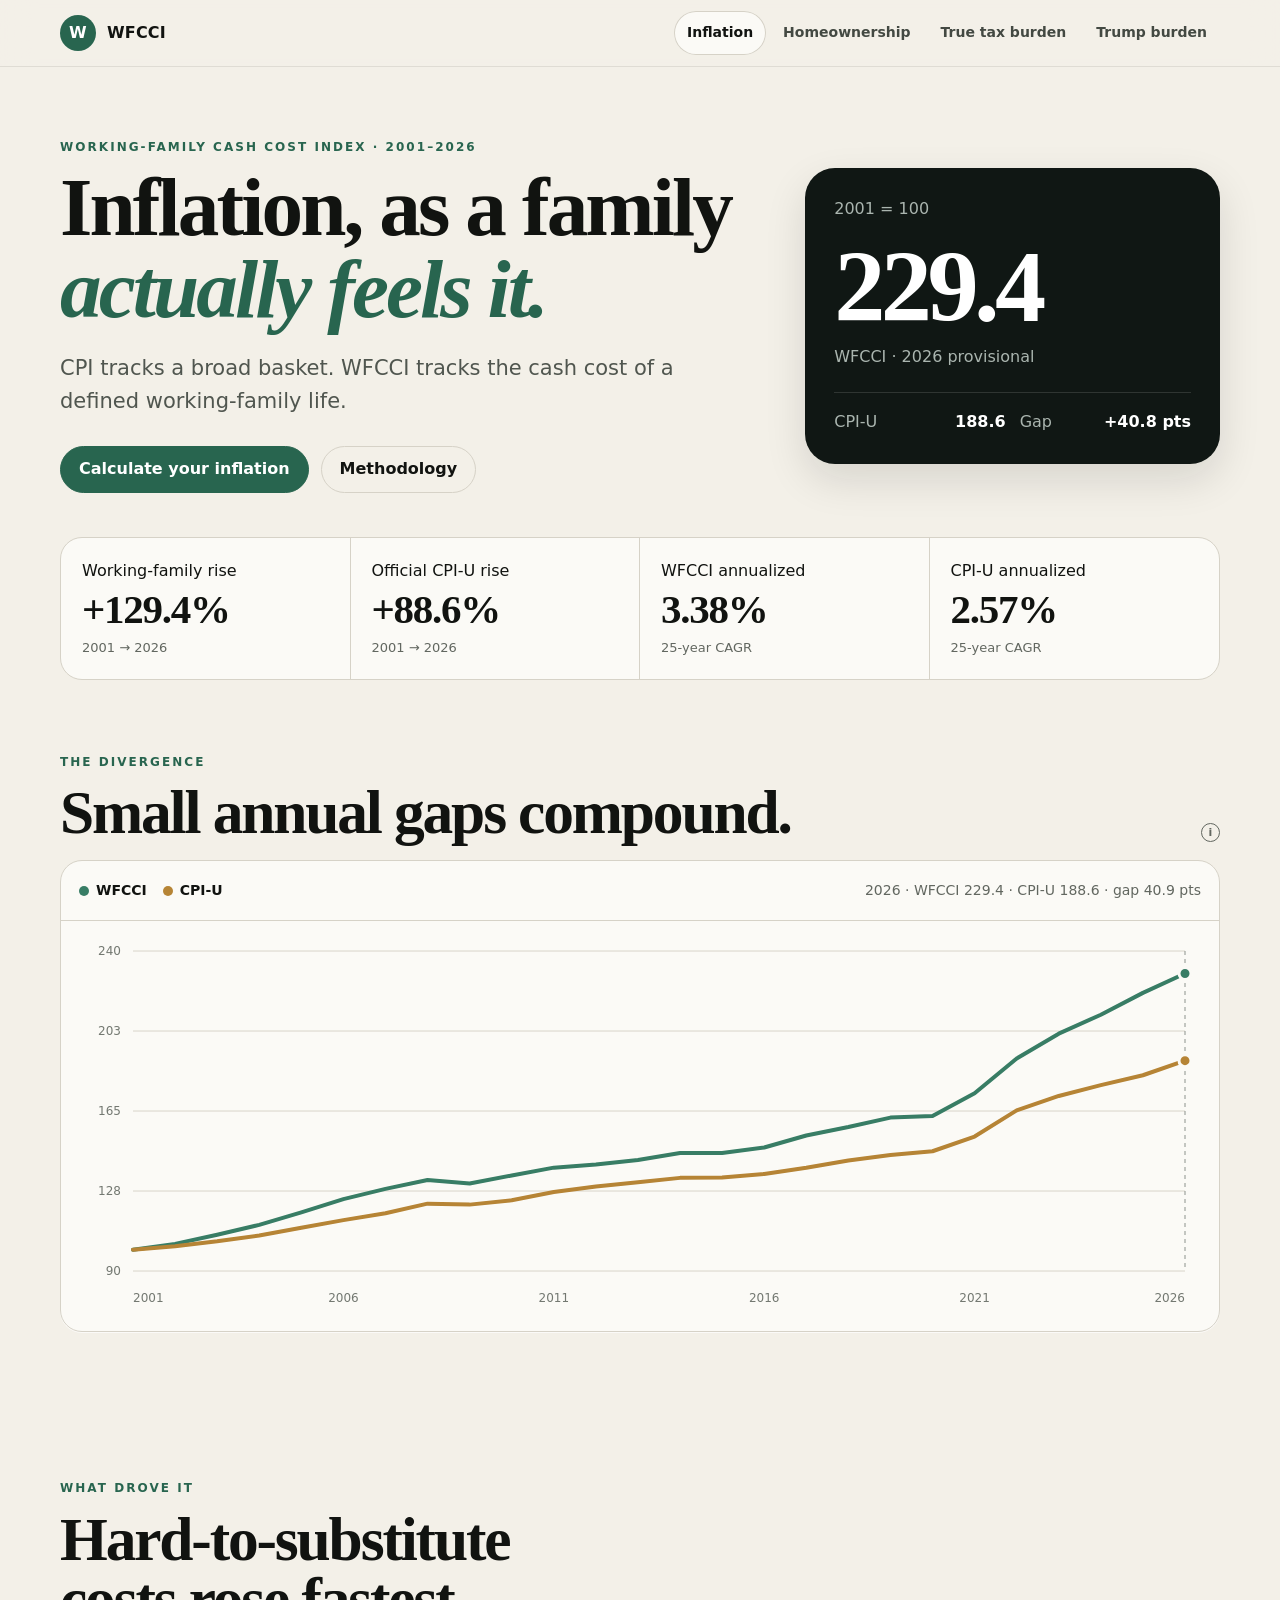
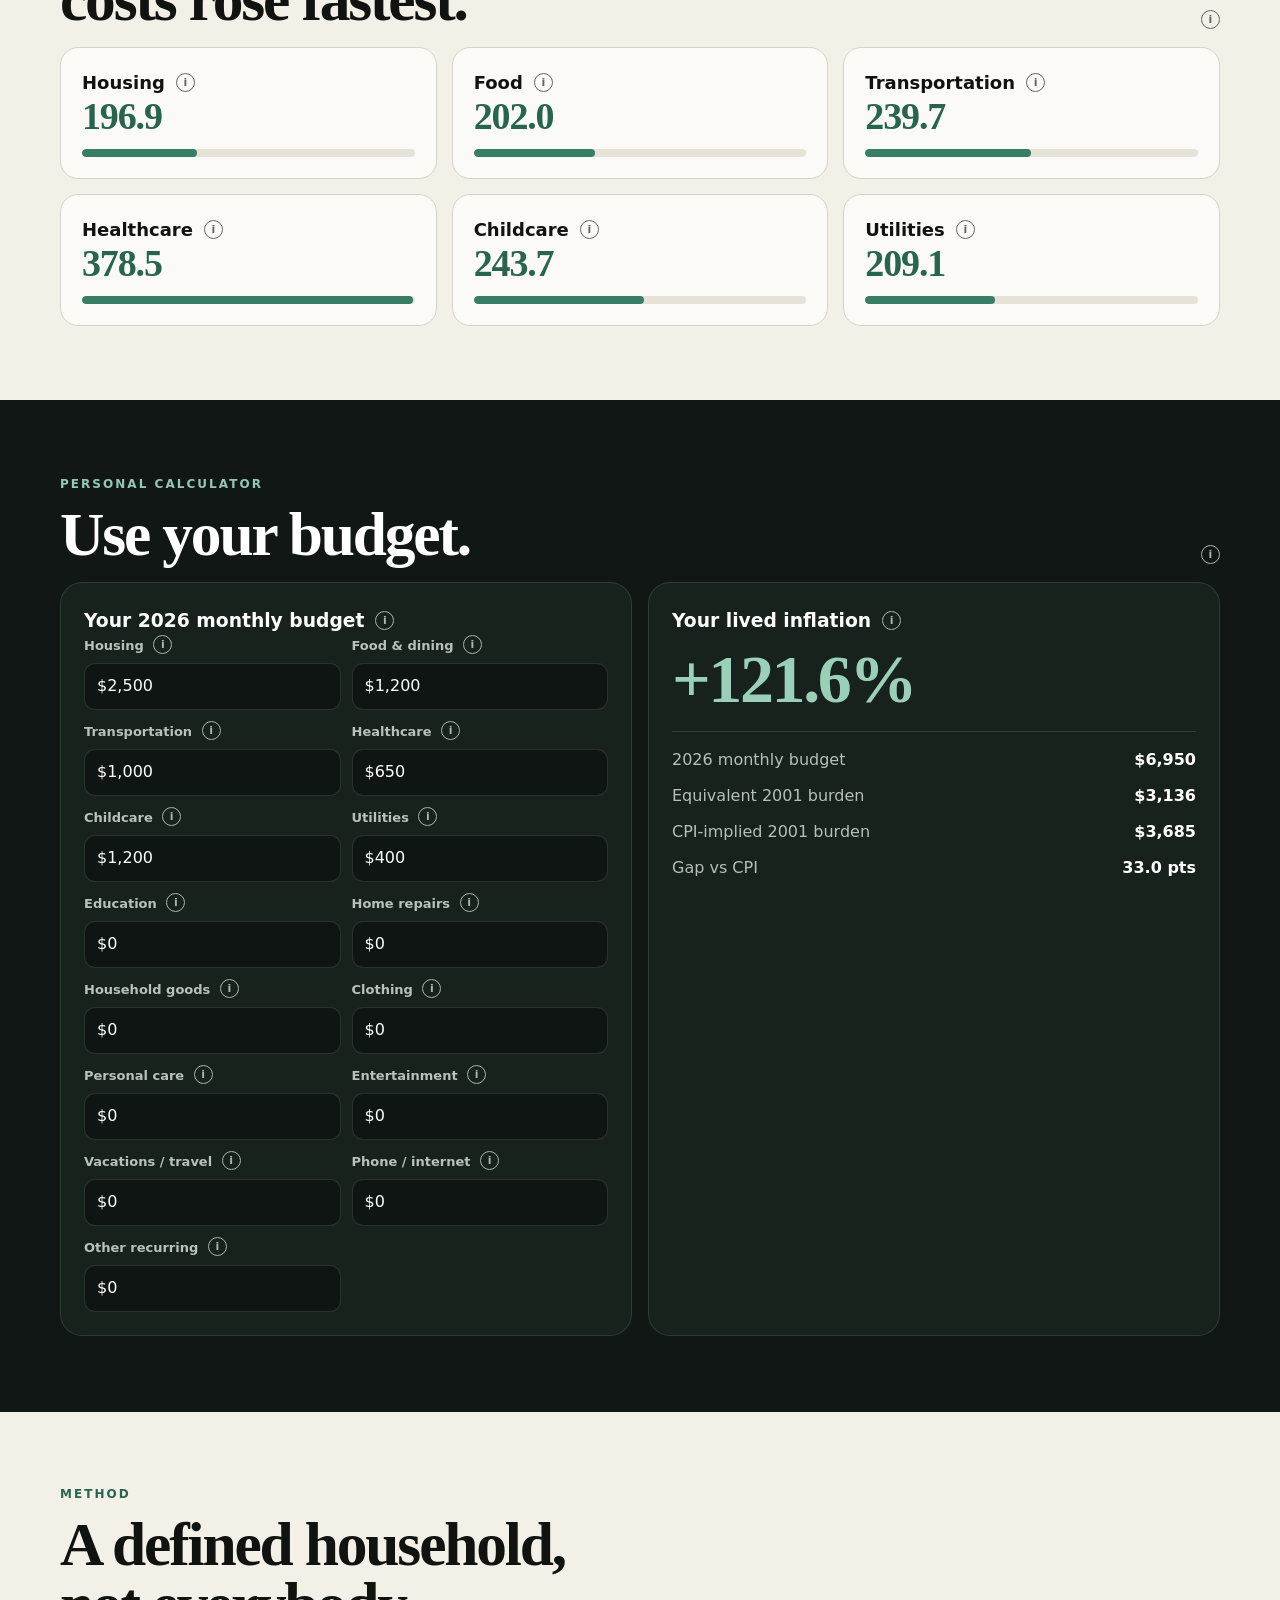
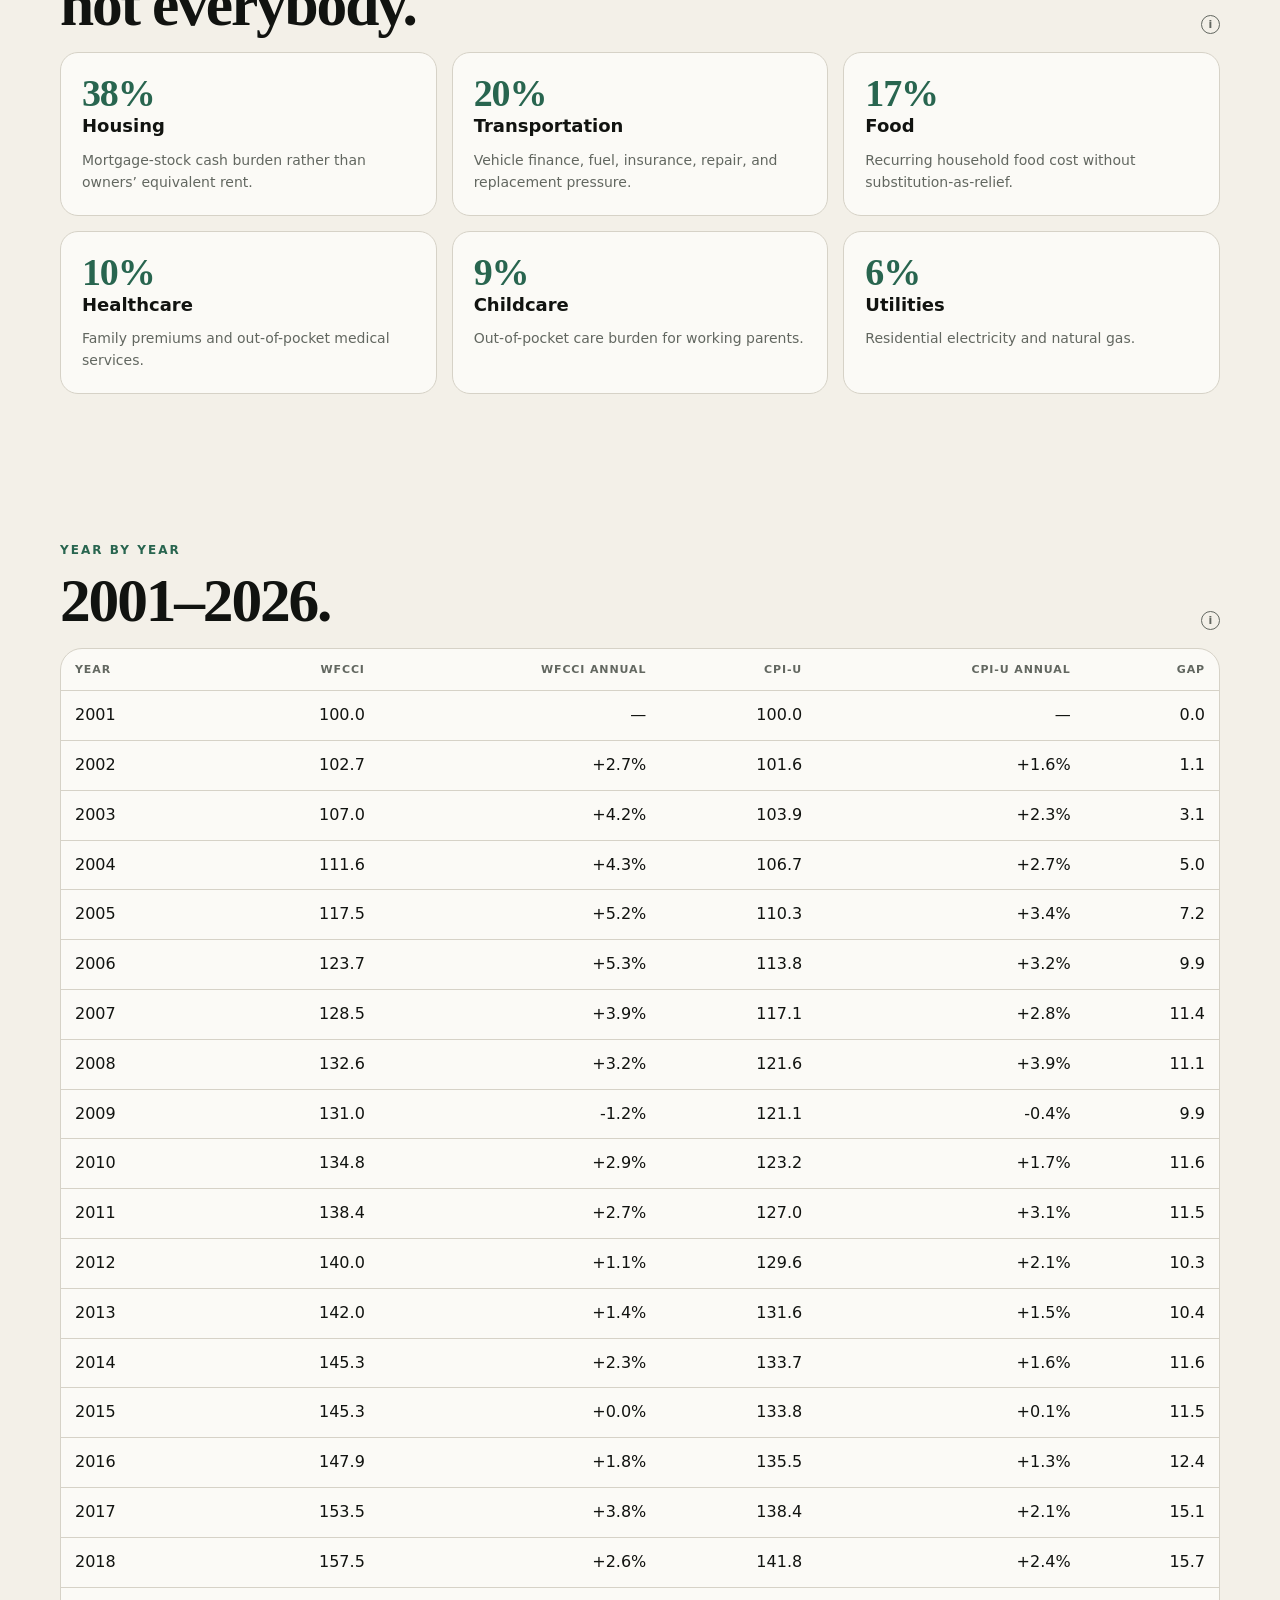
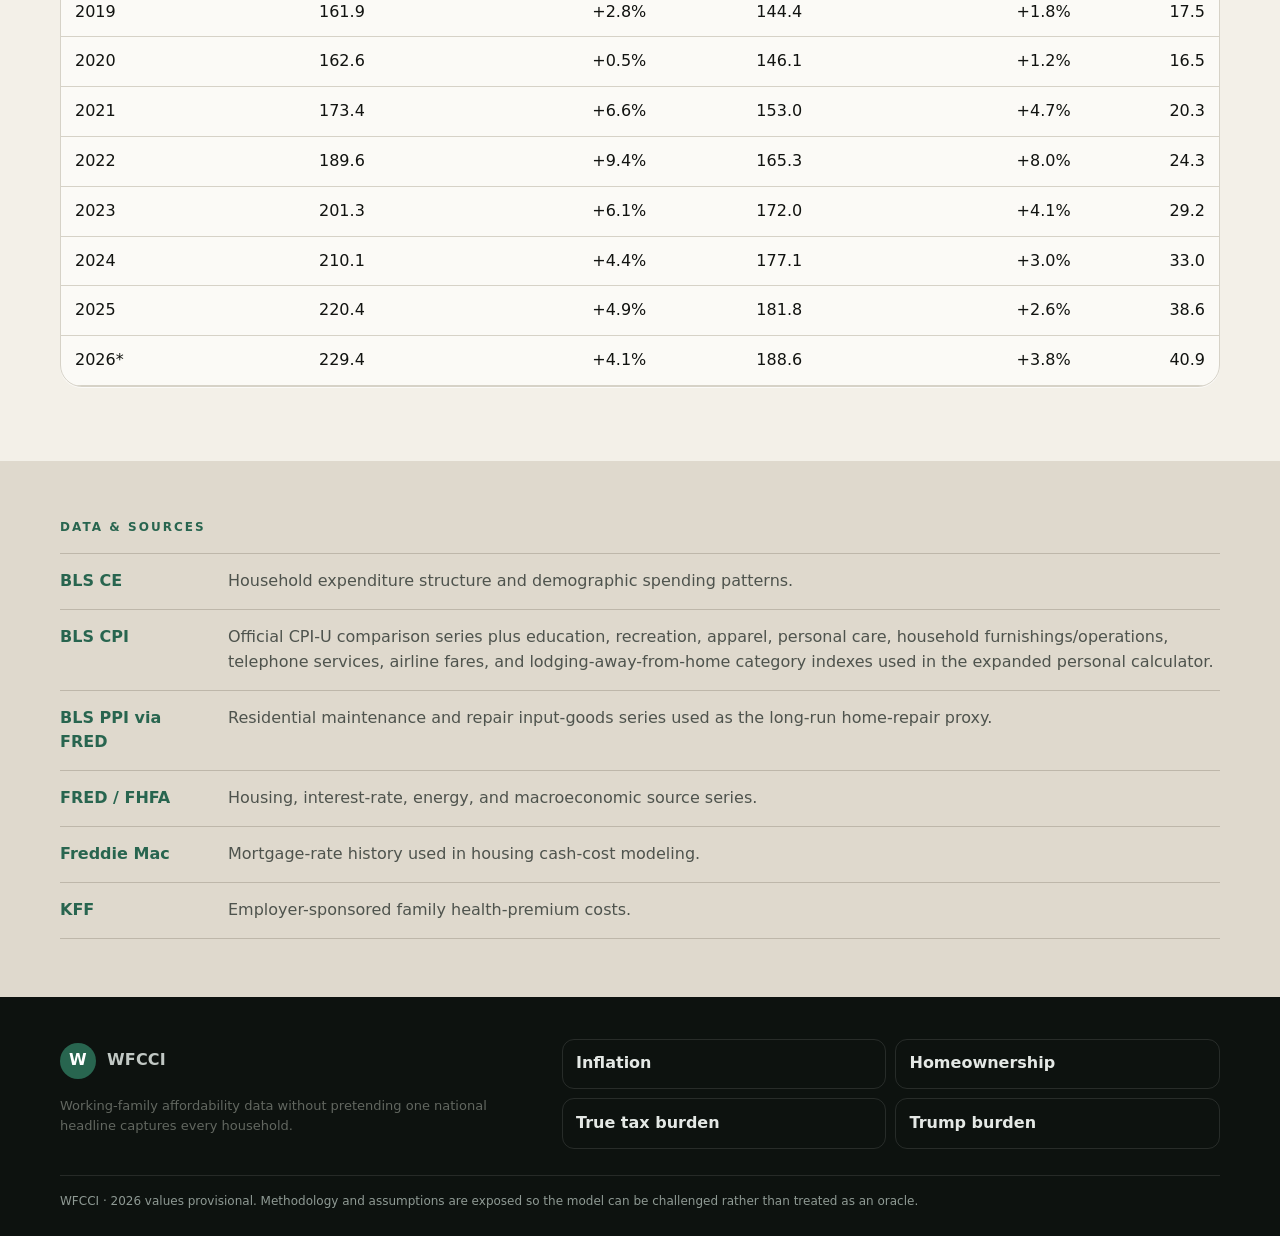
==== commit 289875c1: "Expand personal inflation calculator to full household budget" ====
--- a/index.html
+++ b/index.html
@@ -56,8 +56,8 @@
 <section class="dark-section" id="calculator">
   <div class="shell">
     <div class="compact-section-head"><div><p class="kicker">Personal calculator</p><h2 class="section-title">Use your budget.</h2></div><button class="note-trigger" type="button" aria-label="Calculator note" data-note="Enter current monthly spending. The calculator back-casts each category using its component index and compares the result with CPI-U.">i</button></div>
-    <div class="grid-2">
-      <div class="dark-card"><h3>Your 2026 monthly budget</h3><div class="field-grid" id="budgetInputs"></div></div>
+    <div class="grid-2 calculator-layout">
+      <div class="dark-card"><div class="compact-head"><h3>Your 2026 monthly budget</h3><button class="note-trigger" type="button" aria-label="Budget category note" data-note="The personal calculator is intentionally broader than the six-category headline WFCCI. Added categories use BLS/FRED category indexes where a clean long-run series exists; transparent proxies are noted for travel, repairs, communications, and miscellaneous spending.">i</button></div><div class="field-grid budget-grid" id="budgetInputs"></div></div>
       <div class="dark-card output-first"><div class="compact-head"><h3>Your lived inflation</h3><button class="note-trigger" type="button" aria-label="Result note" data-note="Increase in the cash needed to support the same modeled footprint since 2001.">i</button></div><div class="result-big" id="personalInflation">—</div>
         <div class="result-list"><div class="result-row"><span>2026 monthly budget</span><strong id="currentBudget">—</strong></div><div class="result-row"><span>Equivalent 2001 burden</span><strong id="oldBudget">—</strong></div><div class="result-row"><span>CPI-implied 2001 burden</span><strong id="cpiBudget">—</strong></div><div class="result-row"><span>Gap vs CPI</span><strong id="personalGap">—</strong></div></div>
       </div>
@@ -81,7 +81,8 @@
 
 <section class="source-section"><div class="shell"><p class="kicker">Data & sources</p><div class="source-list">
 <a class="source-link" href="https://www.bls.gov/cex/" target="_blank" rel="noreferrer"><strong>BLS CE</strong><span>Household expenditure structure and demographic spending patterns.</span></a>
-<a class="source-link" href="https://www.bls.gov/cpi/" target="_blank" rel="noreferrer"><strong>BLS CPI</strong><span>Official CPI-U comparison series and category price data.</span></a>
+<a class="source-link" href="https://www.bls.gov/cpi/" target="_blank" rel="noreferrer"><strong>BLS CPI</strong><span>Official CPI-U comparison series plus education, recreation, apparel, personal care, household furnishings/operations, telephone services, airline fares, and lodging-away-from-home category indexes used in the expanded personal calculator.</span></a>
+<a class="source-link" href="https://fred.stlouisfed.org/series/WPUIP2321001" target="_blank" rel="noreferrer"><strong>BLS PPI via FRED</strong><span>Residential maintenance and repair input-goods series used as the long-run home-repair proxy.</span></a>
 <a class="source-link" href="https://fred.stlouisfed.org/" target="_blank" rel="noreferrer"><strong>FRED / FHFA</strong><span>Housing, interest-rate, energy, and macroeconomic source series.</span></a>
 <a class="source-link" href="https://www.freddiemac.com/pmms" target="_blank" rel="noreferrer"><strong>Freddie Mac</strong><span>Mortgage-rate history used in housing cash-cost modeling.</span></a>
 <a class="source-link" href="https://www.kff.org/health-costs/" target="_blank" rel="noreferrer"><strong>KFF</strong><span>Employer-sponsored family health-premium costs.</span></a>
@@ -95,10 +96,34 @@
 const rows=[[2001,100,null,100,null],[2002,102.7064,2.7064,101.5810,1.5810],[2003,106.9947,4.1754,103.8961,2.2790],[2004,111.6290,4.3313,106.6629,2.6630],[2005,117.4873,5.2479,110.2767,3.3880],[2006,123.7104,5.2968,113.8340,3.2258],[2007,128.4957,3.8682,117.0525,2.8274],[2008,132.6393,3.2247,121.5697,3.8591],[2009,131.0131,-1.2261,121.1180,-.3716],[2010,134.7657,2.8643,123.1508,1.6783],[2011,138.4429,2.7286,126.9904,3.1178],[2012,139.9701,1.1031,129.6443,2.0898],[2013,141.9923,1.4448,131.5641,1.4808],[2014,145.2986,2.3285,133.6533,1.5880],[2015,145.3268,.0194,133.8227,.1267],[2016,147.8925,1.7655,135.5167,1.2658],[2017,153.5081,3.7971,138.3964,2.125],[2018,157.4774,2.5858,141.7843,2.448],[2019,161.9114,2.8156,144.3817,1.8319],[2020,162.6463,.4539,146.1321,1.2124],[2021,173.3507,6.5814,153.0209,4.7141],[2022,189.6149,9.3823,165.2739,8.0074],[2023,201.2514,6.1369,172.0497,4.0998],[2024,210.1369,4.4151,177.1316,2.9537],[2025,220.3632,4.8665,181.7617,2.614],[2026,229.4463,4.1219,188.594,3.7589]];
 const chartRows=rows.map(r=>({label:String(r[0]),wf:r[1],cpi:r[3]}));
 WF.lineChart(document.getElementById("inflationChart"),chartRows,[{key:"wf",color:"#387d65"},{key:"cpi",color:"#b68435"}],{yMin:90,yMax:240,onFocus:r=>document.getElementById("inflationReadout").textContent=r.label+" · WFCCI "+r.wf.toFixed(1)+" · CPI-U "+r.cpi.toFixed(1)+" · gap "+(r.wf-r.cpi).toFixed(1)+" pts"});
-const cats={housing:["Housing",196.9,2500],food:["Food",202.0,1200],transportation:["Transportation",239.7,1000],healthcare:["Healthcare",378.5,650],childcare:["Childcare",243.7,1200],utilities:["Utilities",209.1,400]};
-document.getElementById("categoryCards").innerHTML=Object.entries(cats).map(([k,c])=>'<article class="info-card compact"><div class="compact-head"><h3>'+c[0]+'</h3>'+WF.note("+"+(c[1]-100).toFixed(1)+"% modeled cash-cost increase since 2001.",c[0]+" details")+'</div><span class="big">'+c[1].toFixed(1)+'</span><div class="bar"><i style="width:'+Math.min(100,(c[1]-100)/2.8)+'%"></i></div></article>').join("");
-document.getElementById("budgetInputs").innerHTML=Object.entries(cats).map(([k,c])=>'<div class="field"><label for="b-'+k+'">'+c[0]+' / month</label><input id="b-'+k+'" data-cat="'+k+'" data-money type="text" inputmode="decimal" value="'+c[2]+'"></div>').join("");
-function updateBudget(){const inputs=[...document.querySelectorAll("#budgetInputs input")],vals=Object.fromEntries(inputs.map(i=>[i.dataset.cat,Math.max(0,WF.value(i))]));const cur=Object.values(vals).reduce((a,b)=>a+b,0);let old=0;for(const [k,v] of Object.entries(vals))old+=v/(cats[k][1]/100);const infl=cur&&old?(cur/old-1)*100:0,cpiOld=cur/1.88594;document.getElementById("personalInflation").textContent=WF.pct(infl);document.getElementById("currentBudget").textContent=WF.money(cur);document.getElementById("oldBudget").textContent=WF.money(old);document.getElementById("cpiBudget").textContent=WF.money(cpiOld);document.getElementById("personalGap").textContent=(infl-88.594).toFixed(1)+" pts"}
+const coreCats={
+  housing:{label:"Housing",index:196.9,def:2500},
+  food:{label:"Food",index:202.0,def:1200},
+  transportation:{label:"Transportation",index:239.7,def:1000},
+  healthcare:{label:"Healthcare",index:378.5,def:650},
+  childcare:{label:"Childcare",index:243.7,def:1200},
+  utilities:{label:"Utilities",index:209.1,def:400}
+};
+const budgetCats={
+  housing:{label:"Housing",index:196.9,def:2500,note:"Mortgage/rent cash burden and housing-cost pressure; home repairs are entered separately below."},
+  food:{label:"Food & dining",index:202.0,def:1200,note:"Groceries and food away from home."},
+  transportation:{label:"Transportation",index:239.7,def:1000,note:"Vehicle finance, fuel, auto insurance, maintenance, transit, and replacement pressure."},
+  healthcare:{label:"Healthcare",index:378.5,def:650,note:"Premiums plus out-of-pocket medical spending."},
+  childcare:{label:"Childcare",index:243.7,def:1200,note:"Daycare, after-school care, and other paid care needed for work."},
+  utilities:{label:"Utilities",index:209.1,def:400,note:"Electricity, natural gas, water/sewer, and similar household utilities."},
+  education:{label:"Education",index:276.5,def:0,note:"BLS education CPI, Jan. 2001 to Jul. 2026."},
+  homeRepairs:{label:"Home repairs",index:242.2,def:0,note:"Residential maintenance/repair input-goods PPI proxy, Jan. 2001 to Jun. 2026. Labor/service data do not have a comparable full 2001–2026 series."},
+  householdGoods:{label:"Household goods",index:121.2,def:0,note:"BLS household furnishings and operations CPI, Jan. 2001 to Jul. 2026."},
+  clothing:{label:"Clothing",index:107.0,def:0,note:"BLS apparel CPI, Jan. 2001 to Jul. 2026."},
+  personalCare:{label:"Personal care",index:180.3,def:0,note:"BLS personal-care CPI, Jan. 2001 to Jul. 2026."},
+  entertainment:{label:"Entertainment",index:139.5,def:0,note:"BLS recreation CPI, Jan. 2001 to Jul. 2026."},
+  vacations:{label:"Vacations / travel",index:144.3,def:0,note:"Transparent 50/50 blend of BLS airline-fare and lodging-away-from-home indexes, Jan. 2001 to Jul. 2026."},
+  communications:{label:"Phone / internet",index:92.5,def:0,note:"Telephone-services CPI proxy across the full period. Long-run internet-access data do not extend back to 2001, so this is intentionally labeled a proxy."},
+  other:{label:"Other recurring",index:188.6,def:0,note:"Fallback to CPI-U for recurring household spending that does not fit a more specific category."}
+};
+document.getElementById("categoryCards").innerHTML=Object.entries(coreCats).map(([k,c])=>'<article class="info-card compact"><div class="compact-head"><h3>'+c.label+'</h3>'+WF.note("+"+(c.index-100).toFixed(1)+"% modeled cash-cost increase since 2001.",c.label+" details")+'</div><span class="big">'+c.index.toFixed(1)+'</span><div class="bar"><i style="width:'+Math.min(100,(c.index-100)/2.8)+'%"></i></div></article>').join("");
+document.getElementById("budgetInputs").innerHTML=Object.entries(budgetCats).map(([k,c])=>'<div class="field"><label for="b-'+k+'">'+c.label+' '+WF.note(c.note,c.label+" methodology")+'</label><input id="b-'+k+'" data-cat="'+k+'" data-money type="text" inputmode="decimal" value="'+c.def+'"></div>').join("");
+function updateBudget(){const inputs=[...document.querySelectorAll("#budgetInputs input")],vals=Object.fromEntries(inputs.map(i=>[i.dataset.cat,Math.max(0,WF.value(i))]));const cur=Object.values(vals).reduce((a,b)=>a+b,0);let old=0;for(const [k,v] of Object.entries(vals))old+=v/(budgetCats[k].index/100);const infl=cur&&old?(cur/old-1)*100:0,cpiOld=cur/1.88594;document.getElementById("personalInflation").textContent=WF.pct(infl);document.getElementById("currentBudget").textContent=WF.money(cur);document.getElementById("oldBudget").textContent=WF.money(old);document.getElementById("cpiBudget").textContent=WF.money(cpiOld);document.getElementById("personalGap").textContent=(infl-88.594).toFixed(1)+" pts"}
 WF.bindMoneyInputs(document);WF.initNotes();document.querySelectorAll("#budgetInputs input").forEach(i=>i.addEventListener("input",updateBudget));updateBudget();
 document.getElementById("inflationTable").innerHTML=rows.map(r=>'<tr><td>'+r[0]+(r[0]===2026?'*':'')+'</td><td>'+r[1].toFixed(1)+'</td><td>'+(r[2]==null?'—':WF.pct(r[2]))+'</td><td>'+r[3].toFixed(1)+'</td><td>'+(r[4]==null?'—':WF.pct(r[4]))+'</td><td>'+(r[1]-r[3]).toFixed(1)+'</td></tr>').join("");
 </script>
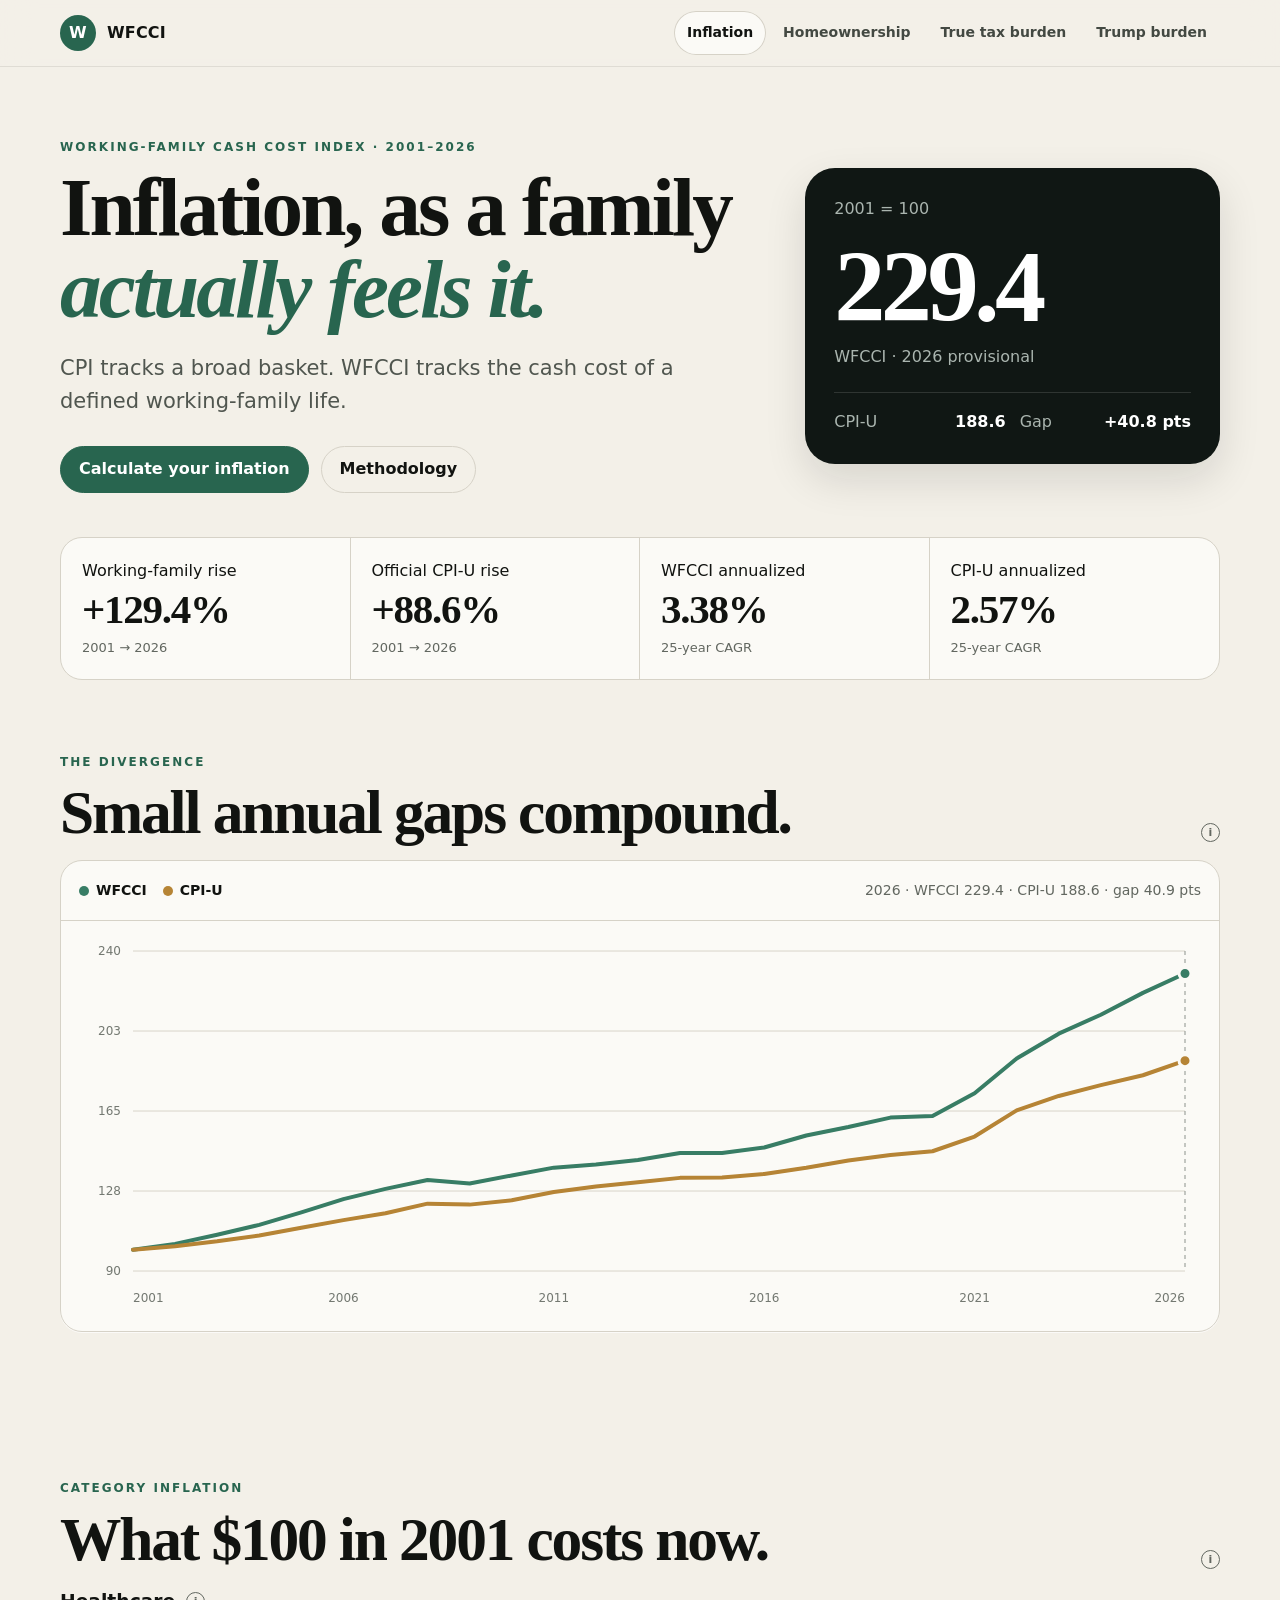
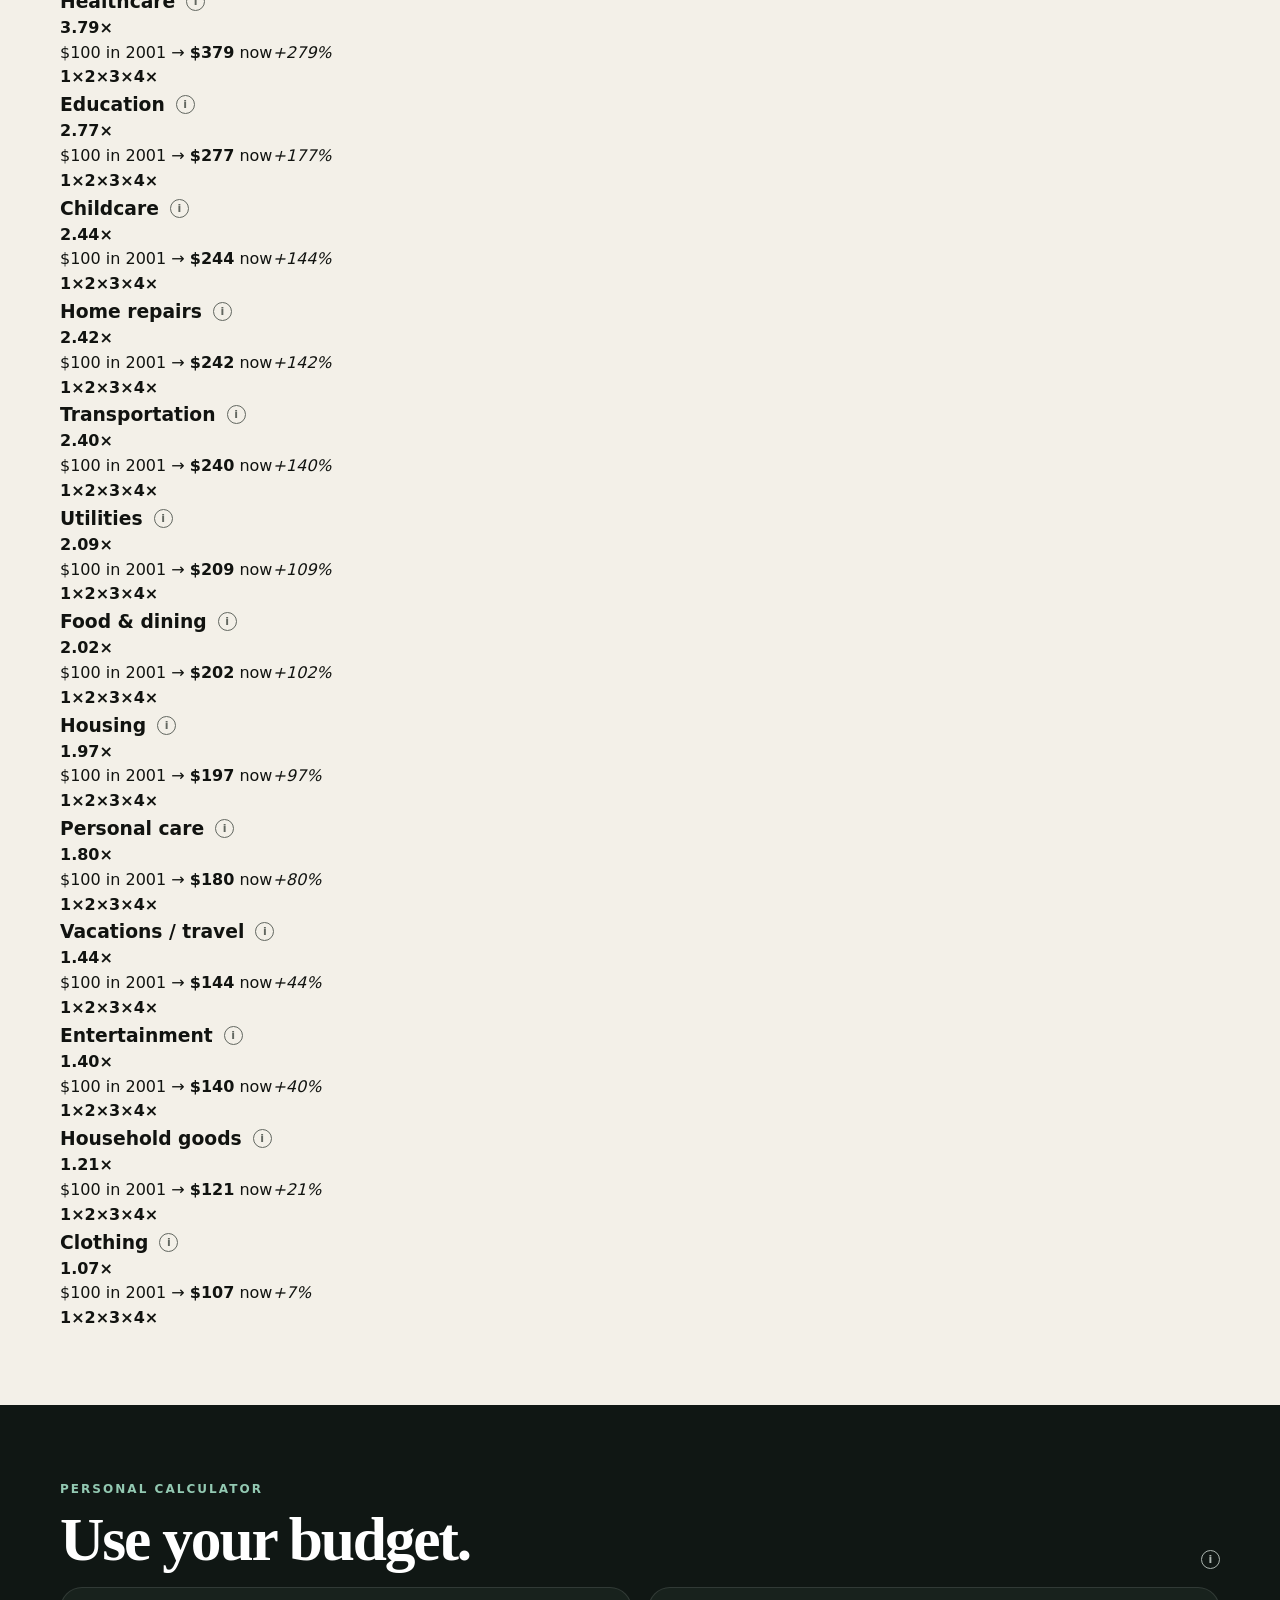
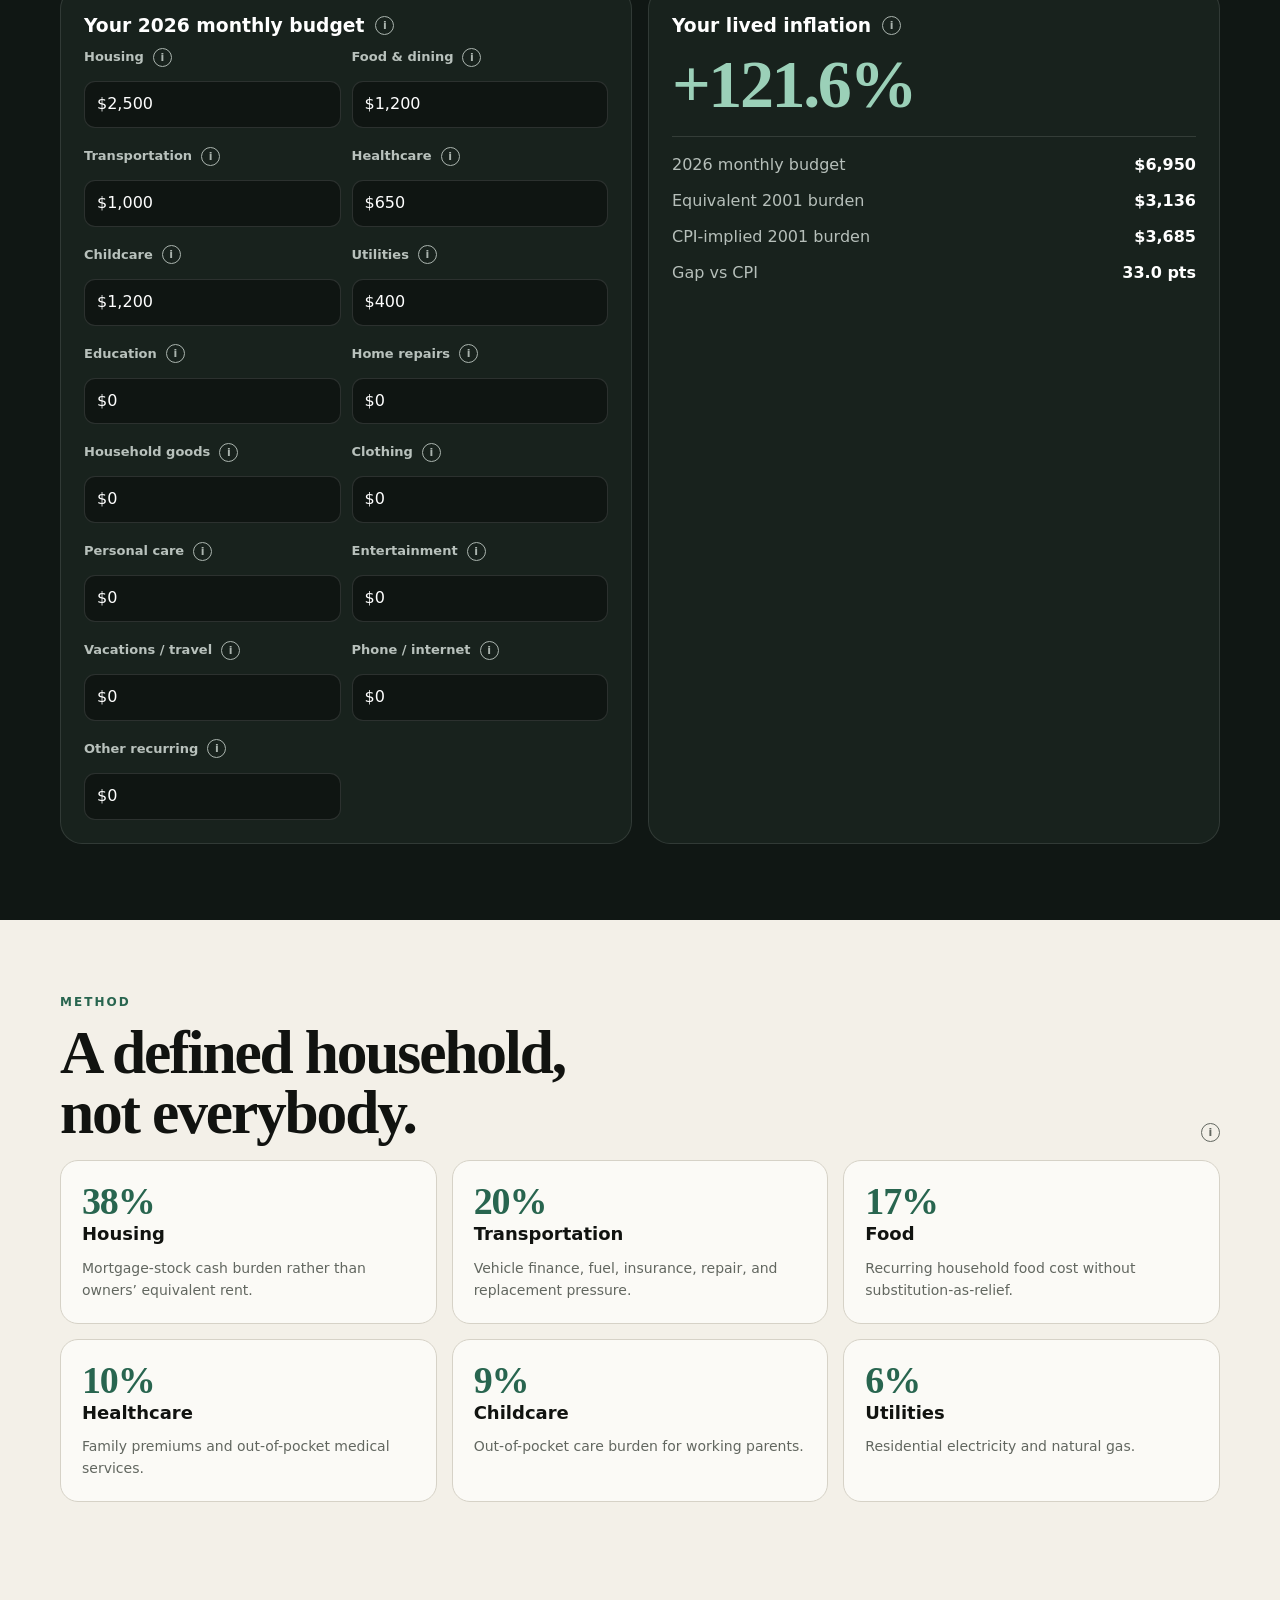
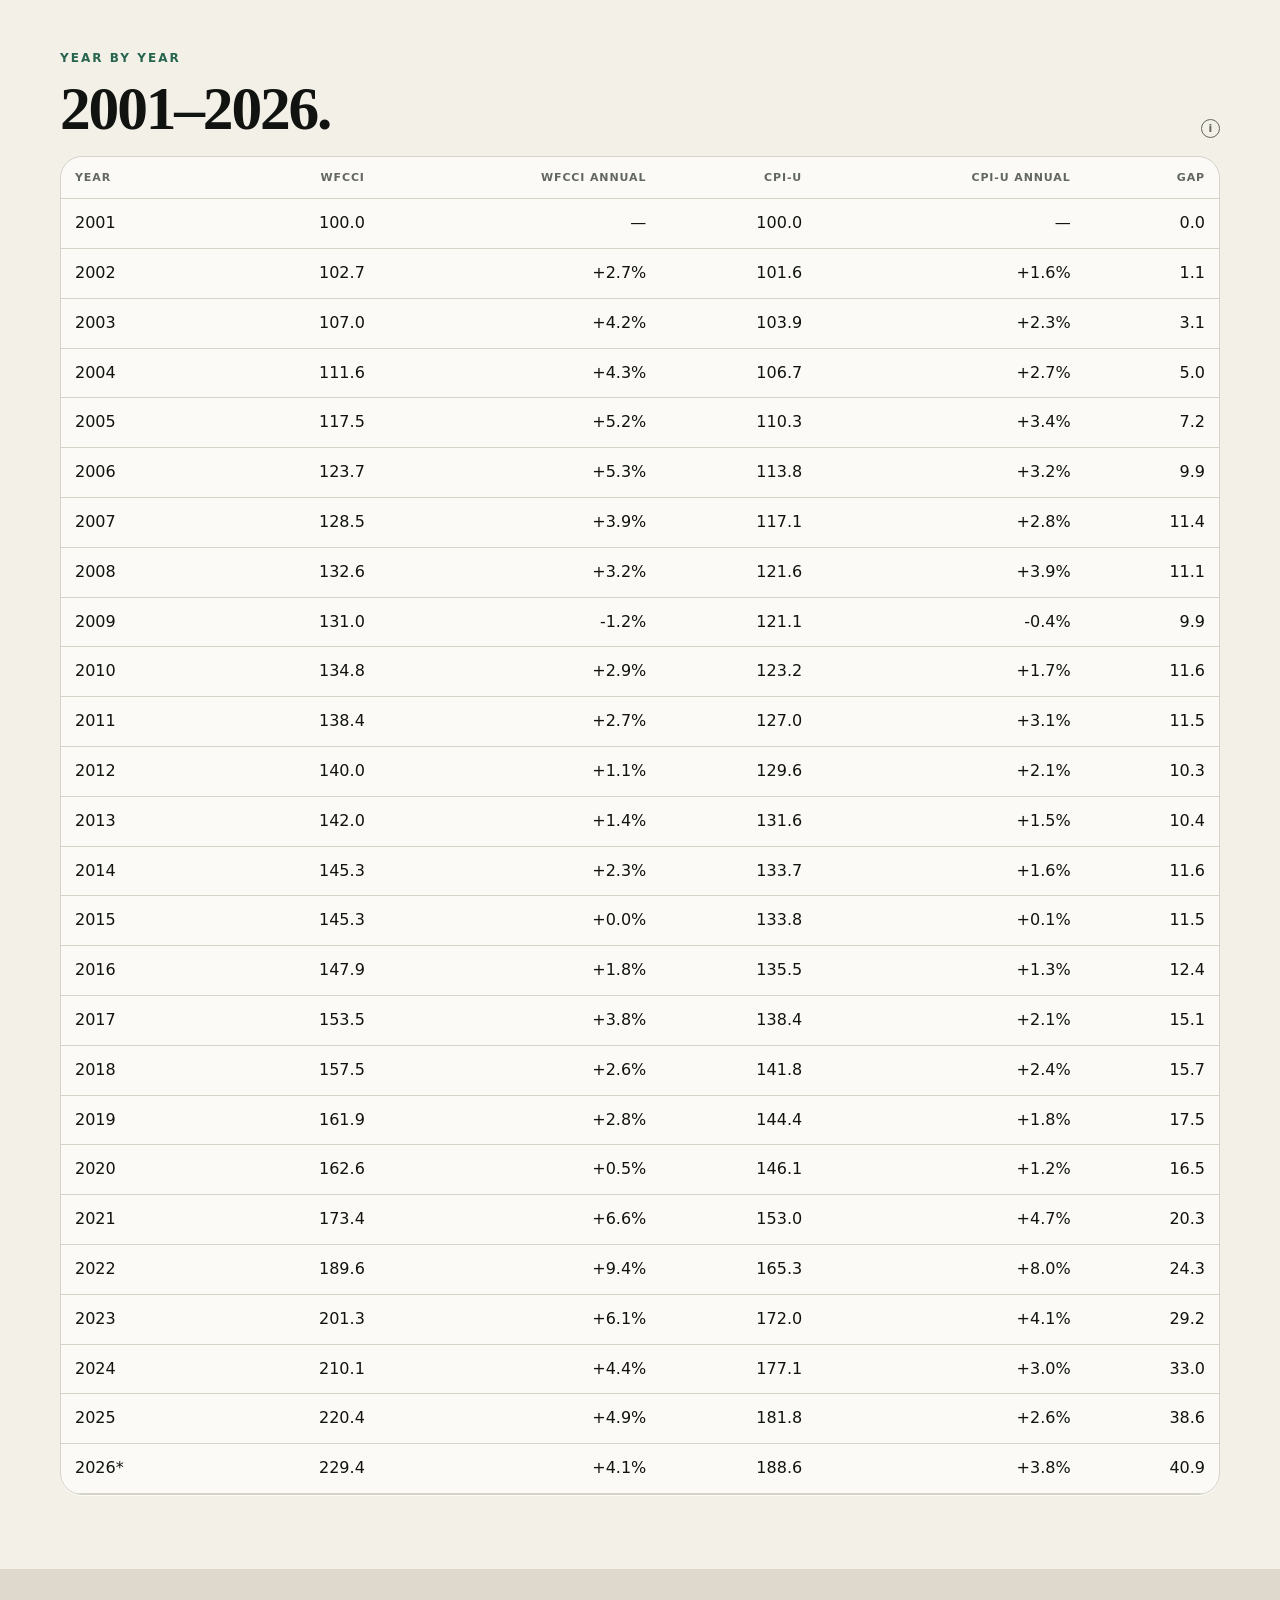
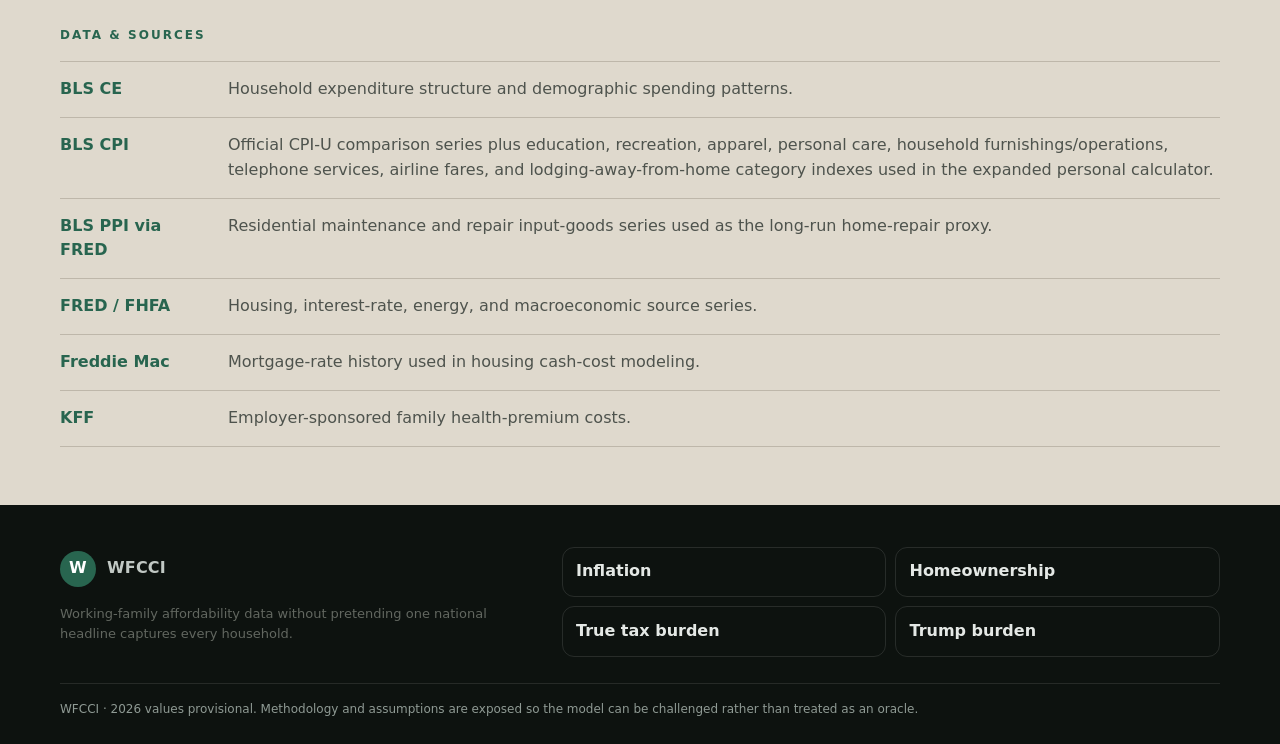
==== commit b0f2c13b: "Make category inflation intuitive with cost multiples and reference axis" ====
--- a/index.html
+++ b/index.html
@@ -49,8 +49,8 @@
 </section>
 
 <section class="section shell">
-  <div class="compact-section-head"><div><p class="kicker">What drove it</p><h2 class="section-title">Hard-to-substitute costs rose fastest.</h2></div><button class="note-trigger" type="button" aria-label="Component note" data-note="These are model components, not a claim that every household has the same spending mix.">i</button></div>
-  <div class="grid-3" id="categoryCards"></div>
+  <div class="compact-section-head"><div><p class="kicker">Category inflation</p><h2 class="section-title">What $100 in 2001 costs now.</h2></div><button class="note-trigger" type="button" aria-label="Category comparison note" data-note="Each category is normalized to 2001 = 1×. The dots are fixed reference points at 1×, 2×, 3× and 4×; the green marker shows the category’s 2026 cost multiple.">i</button></div>
+  <div class="driver-grid" id="categoryCards"></div>
 </section>
 
 <section class="dark-section" id="calculator">
@@ -96,14 +96,6 @@
 const rows=[[2001,100,null,100,null],[2002,102.7064,2.7064,101.5810,1.5810],[2003,106.9947,4.1754,103.8961,2.2790],[2004,111.6290,4.3313,106.6629,2.6630],[2005,117.4873,5.2479,110.2767,3.3880],[2006,123.7104,5.2968,113.8340,3.2258],[2007,128.4957,3.8682,117.0525,2.8274],[2008,132.6393,3.2247,121.5697,3.8591],[2009,131.0131,-1.2261,121.1180,-.3716],[2010,134.7657,2.8643,123.1508,1.6783],[2011,138.4429,2.7286,126.9904,3.1178],[2012,139.9701,1.1031,129.6443,2.0898],[2013,141.9923,1.4448,131.5641,1.4808],[2014,145.2986,2.3285,133.6533,1.5880],[2015,145.3268,.0194,133.8227,.1267],[2016,147.8925,1.7655,135.5167,1.2658],[2017,153.5081,3.7971,138.3964,2.125],[2018,157.4774,2.5858,141.7843,2.448],[2019,161.9114,2.8156,144.3817,1.8319],[2020,162.6463,.4539,146.1321,1.2124],[2021,173.3507,6.5814,153.0209,4.7141],[2022,189.6149,9.3823,165.2739,8.0074],[2023,201.2514,6.1369,172.0497,4.0998],[2024,210.1369,4.4151,177.1316,2.9537],[2025,220.3632,4.8665,181.7617,2.614],[2026,229.4463,4.1219,188.594,3.7589]];
 const chartRows=rows.map(r=>({label:String(r[0]),wf:r[1],cpi:r[3]}));
 WF.lineChart(document.getElementById("inflationChart"),chartRows,[{key:"wf",color:"#387d65"},{key:"cpi",color:"#b68435"}],{yMin:90,yMax:240,onFocus:r=>document.getElementById("inflationReadout").textContent=r.label+" · WFCCI "+r.wf.toFixed(1)+" · CPI-U "+r.cpi.toFixed(1)+" · gap "+(r.wf-r.cpi).toFixed(1)+" pts"});
-const coreCats={
-  housing:{label:"Housing",index:196.9,def:2500},
-  food:{label:"Food",index:202.0,def:1200},
-  transportation:{label:"Transportation",index:239.7,def:1000},
-  healthcare:{label:"Healthcare",index:378.5,def:650},
-  childcare:{label:"Childcare",index:243.7,def:1200},
-  utilities:{label:"Utilities",index:209.1,def:400}
-};
 const budgetCats={
   housing:{label:"Housing",index:196.9,def:2500,note:"Mortgage/rent cash burden and housing-cost pressure; home repairs are entered separately below."},
   food:{label:"Food & dining",index:202.0,def:1200,note:"Groceries and food away from home."},
@@ -121,7 +113,25 @@
   communications:{label:"Phone / internet",index:92.5,def:0,note:"Telephone-services CPI proxy across the full period. Long-run internet-access data do not extend back to 2001, so this is intentionally labeled a proxy."},
   other:{label:"Other recurring",index:188.6,def:0,note:"Fallback to CPI-U for recurring household spending that does not fit a more specific category."}
 };
-document.getElementById("categoryCards").innerHTML=Object.entries(coreCats).map(([k,c])=>'<article class="info-card compact"><div class="compact-head"><h3>'+c.label+'</h3>'+WF.note("+"+(c.index-100).toFixed(1)+"% modeled cash-cost increase since 2001.",c.label+" details")+'</div><span class="big">'+c.index.toFixed(1)+'</span><div class="bar"><i style="width:'+Math.min(100,(c.index-100)/2.8)+'%"></i></div></article>').join("");
+const driverKeys=["healthcare","education","childcare","homeRepairs","transportation","utilities","food","housing","personalCare","vacations","entertainment","householdGoods","clothing"];
+const driverCards=driverKeys.map(key=>({key,...budgetCats[key]})).sort((a,b)=>b.index-a.index);
+document.getElementById("categoryCards").innerHTML=driverCards.map(c=>{
+  const multiple=c.index/100;
+  const pctChange=(multiple-1)*100;
+  const marker=Math.max(0,Math.min(100,(multiple-1)/3*100));
+  return '<article class="driver-card">'+
+    '<div class="driver-top"><div class="compact-head"><h3>'+c.label+'</h3>'+WF.note(c.note,c.label+" methodology")+'</div><strong class="driver-multiple">'+multiple.toFixed(2)+'×</strong></div>'+
+    '<div class="driver-dollar">$100 <span>in 2001</span> → <strong>$'+Math.round(c.index)+'</strong> <span>now</span><em>'+(pctChange>=0?"+":"")+pctChange.toFixed(0)+'%</em></div>'+
+    '<div class="driver-scale" aria-label="'+c.label+' cost multiple '+multiple.toFixed(2)+' times the 2001 level">'+
+      '<div class="driver-track"></div>'+
+      '<span class="driver-tick tick-1"><i></i><b>1×</b></span>'+
+      '<span class="driver-tick tick-2"><i></i><b>2×</b></span>'+
+      '<span class="driver-tick tick-3"><i></i><b>3×</b></span>'+
+      '<span class="driver-tick tick-4"><i></i><b>4×</b></span>'+
+      '<span class="driver-marker" style="left:'+marker.toFixed(2)+'%"></span>'+
+    '</div>'+
+  '</article>';
+}).join("");
 document.getElementById("budgetInputs").innerHTML=Object.entries(budgetCats).map(([k,c])=>'<div class="field"><label for="b-'+k+'">'+c.label+' '+WF.note(c.note,c.label+" methodology")+'</label><input id="b-'+k+'" data-cat="'+k+'" data-money type="text" inputmode="decimal" value="'+c.def+'"></div>').join("");
 function updateBudget(){const inputs=[...document.querySelectorAll("#budgetInputs input")],vals=Object.fromEntries(inputs.map(i=>[i.dataset.cat,Math.max(0,WF.value(i))]));const cur=Object.values(vals).reduce((a,b)=>a+b,0);let old=0;for(const [k,v] of Object.entries(vals))old+=v/(budgetCats[k].index/100);const infl=cur&&old?(cur/old-1)*100:0,cpiOld=cur/1.88594;document.getElementById("personalInflation").textContent=WF.pct(infl);document.getElementById("currentBudget").textContent=WF.money(cur);document.getElementById("oldBudget").textContent=WF.money(old);document.getElementById("cpiBudget").textContent=WF.money(cpiOld);document.getElementById("personalGap").textContent=(infl-88.594).toFixed(1)+" pts"}
 WF.bindMoneyInputs(document);WF.initNotes();document.querySelectorAll("#budgetInputs input").forEach(i=>i.addEventListener("input",updateBudget));updateBudget();
--- a/styles.css
+++ b/styles.css
@@ -129,3 +129,13 @@
   .tax-local-row{grid-template-columns:1fr}
   .tax-local-row .btn{width:100%}
 }
+
+.budget-grid{grid-template-columns:repeat(2,minmax(0,1fr))}
+.budget-grid .field label{display:flex;align-items:center;gap:4px;min-height:34px}
+@media(max-width:640px){
+  .calculator-layout .output-first{order:-1}
+  .budget-grid{grid-template-columns:repeat(2,minmax(0,1fr))}
+  .budget-grid .field input{min-width:0}
+  .budget-grid .field label{font-size:12px;line-height:1.25}
+}
+@media(max-width:340px){.budget-grid{grid-template-columns:1fr}}
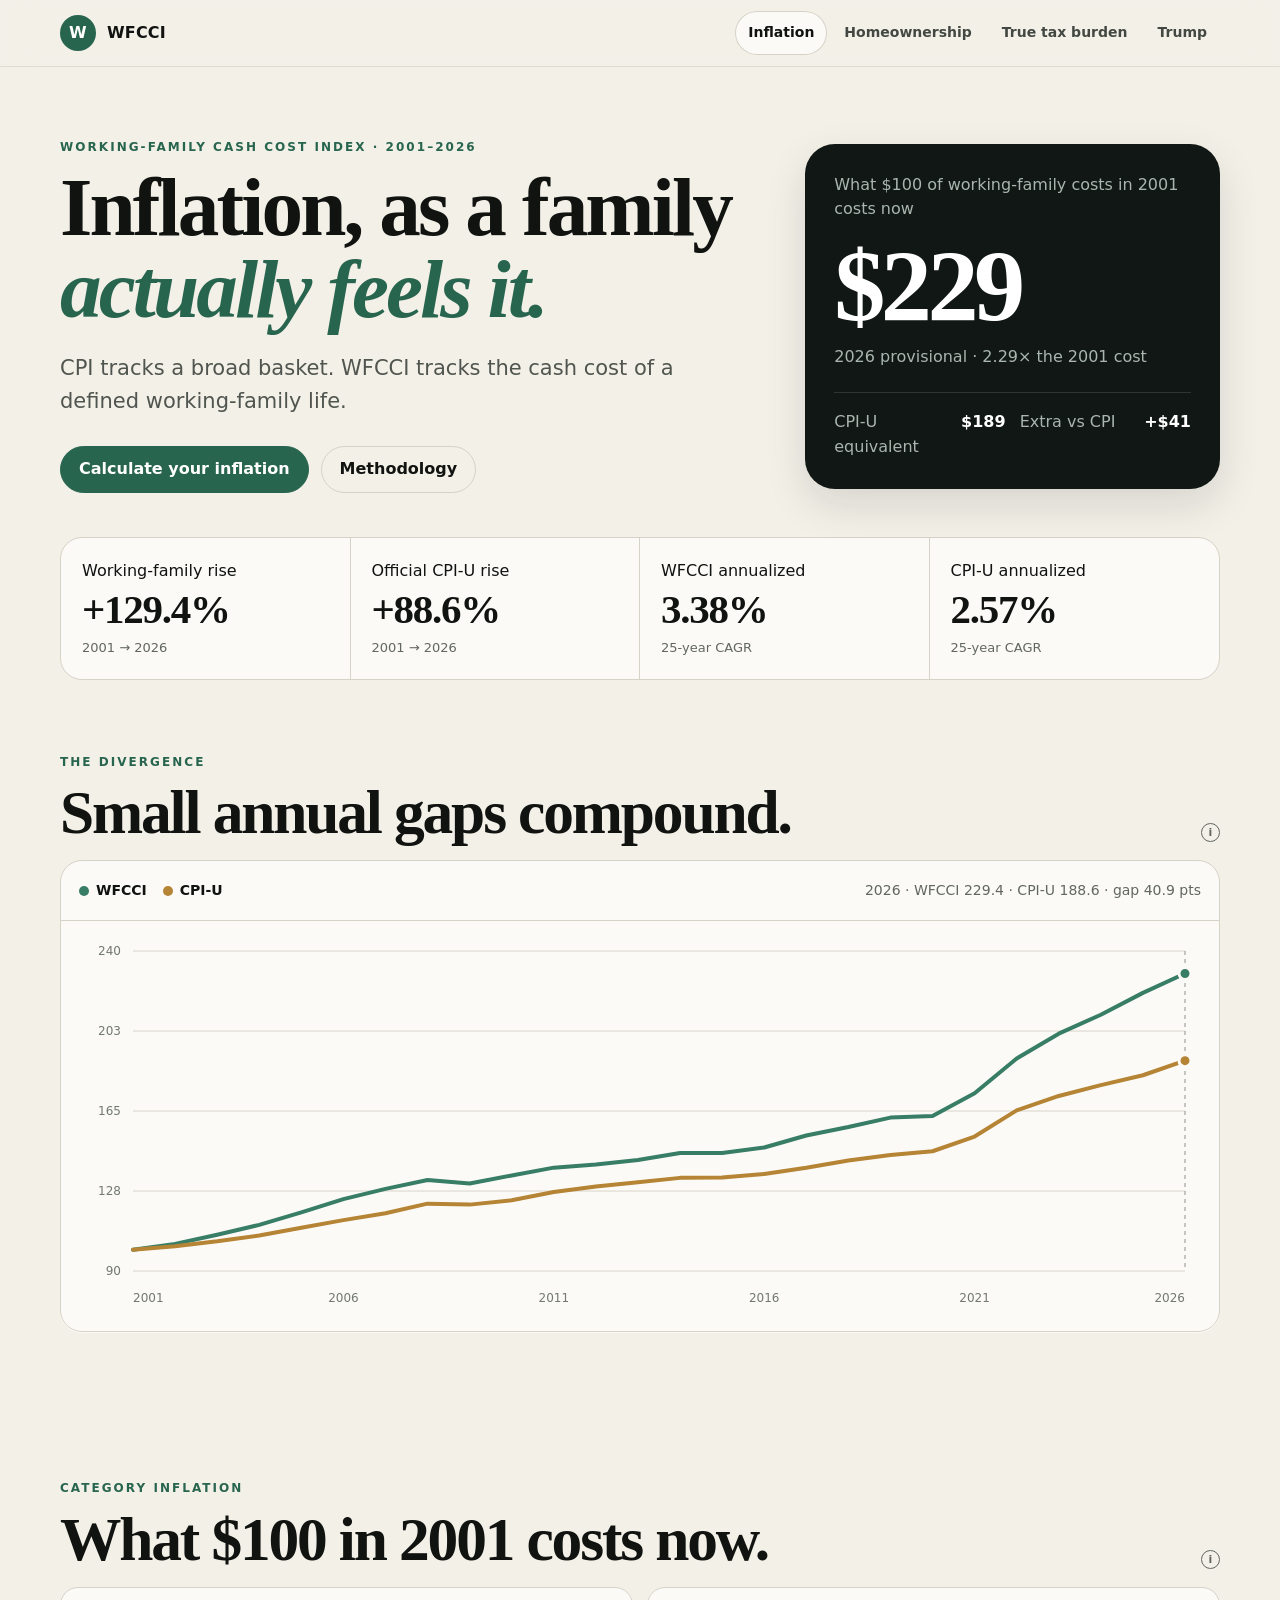
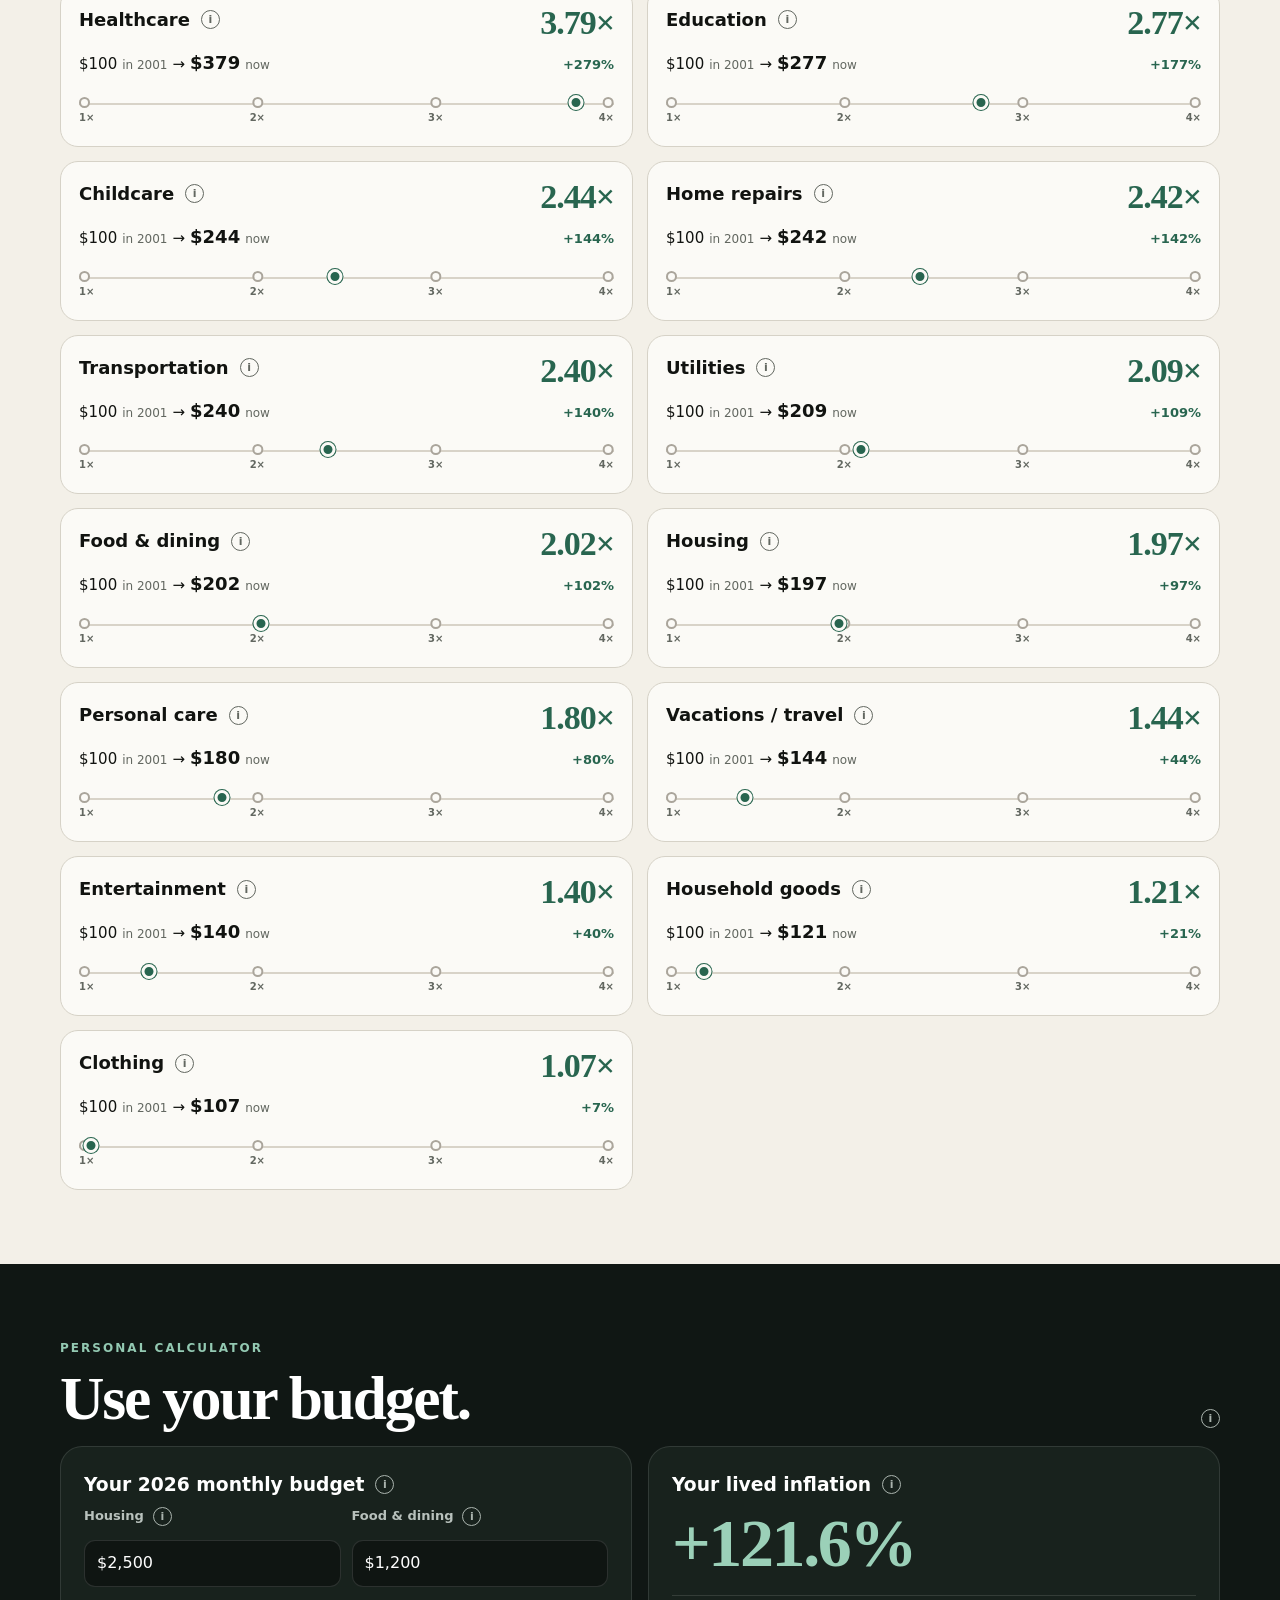
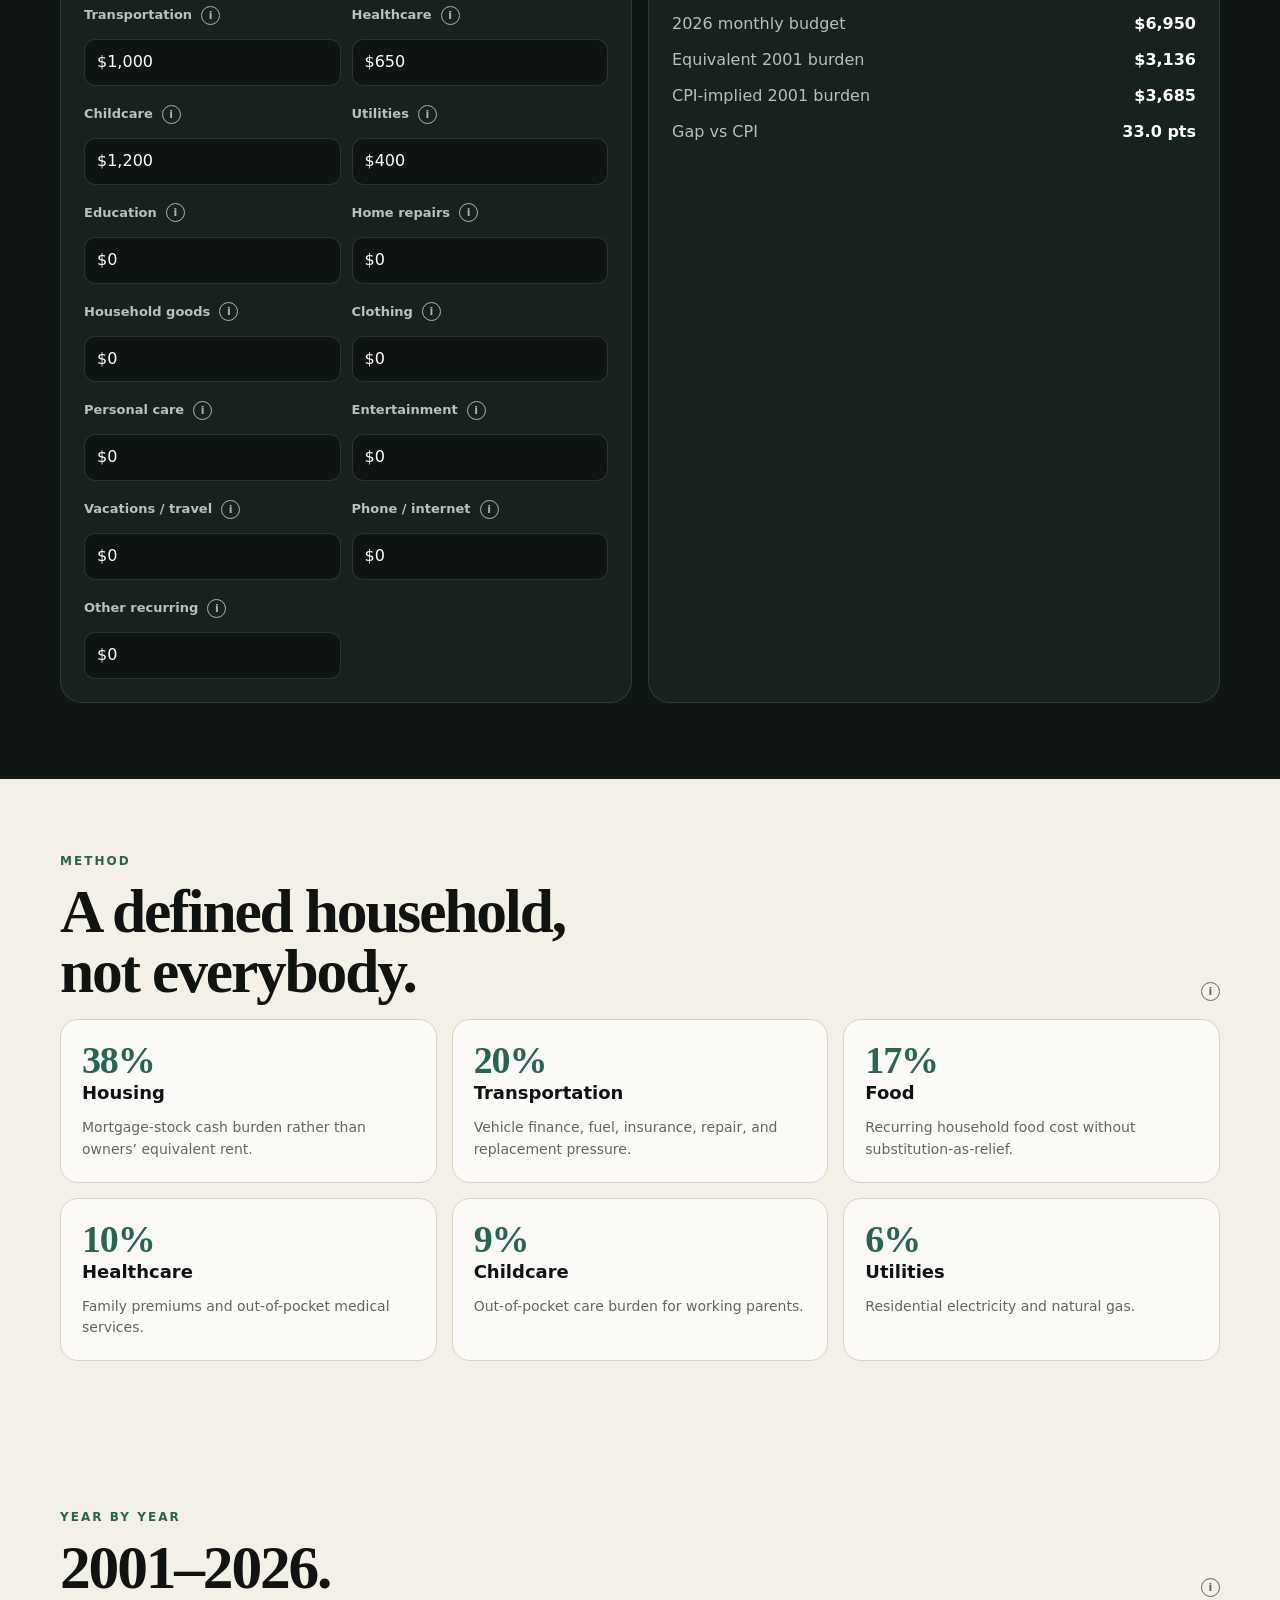
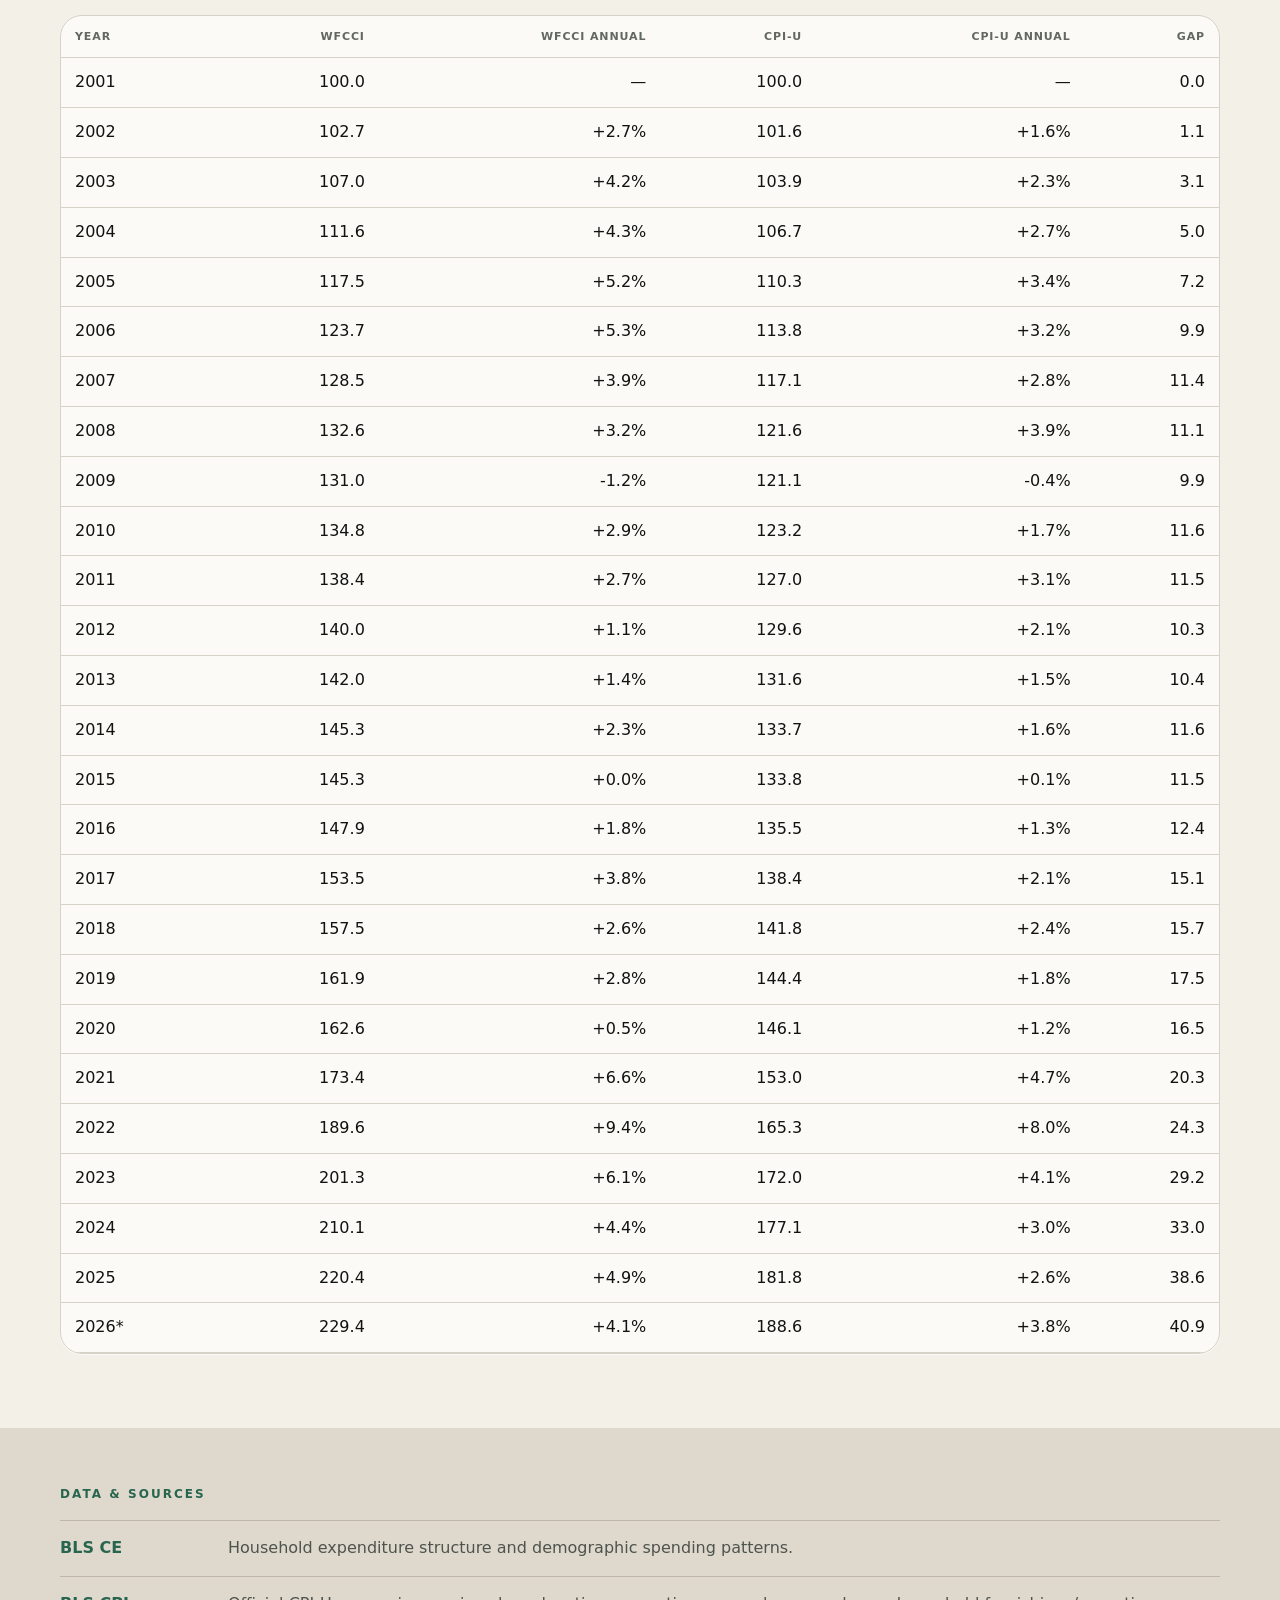
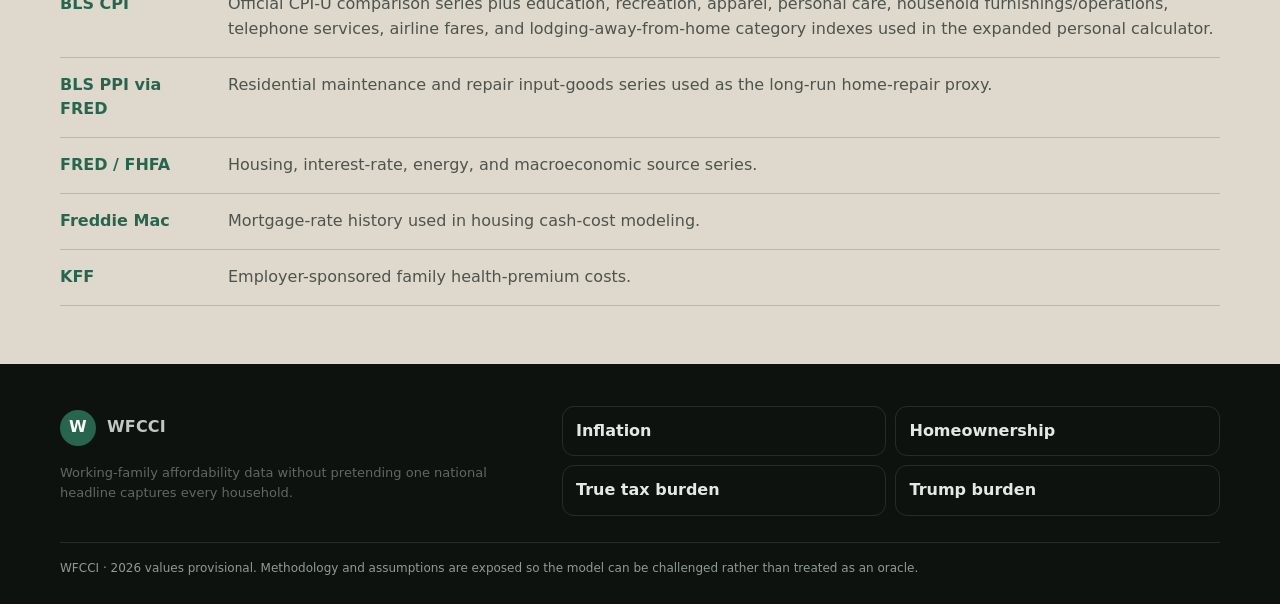
==== commit 8ec98289: "Make hero inflation summary intuitive and shorten mobile Trump nav" ====
--- a/index.html
+++ b/index.html
@@ -10,11 +10,11 @@
       <a class="nav-link" aria-current="page" href="/">Inflation</a>
       <a class="nav-link" href="/homeownership.html">Homeownership</a>
       <a class="nav-link" href="/taxes.html">True tax burden</a>
-      <a class="nav-link" href="/trump-cost.html">Trump burden</a>
+      <a class="nav-link" href="/trump-cost.html">Trump</a>
     </div>
   </nav>
   <div class="mobile-tabs" aria-label="Site sections">
-    <a class="nav-link" aria-current="page" href="/">Inflation</a><a class="nav-link" href="/homeownership.html">Homeownership</a><a class="nav-link" href="/taxes.html">Taxes</a><a class="nav-link" href="/trump-cost.html">Trump burden</a>
+    <a class="nav-link" aria-current="page" href="/">Inflation</a><a class="nav-link" href="/homeownership.html">Homeownership</a><a class="nav-link" href="/taxes.html">Taxes</a><a class="nav-link" href="/trump-cost.html">Trump</a>
   </div>
 </header>
 
@@ -26,9 +26,14 @@
     <p class="lead">CPI tracks a broad basket. WFCCI tracks the cash cost of a defined working-family life.</p>
     <div class="hero-actions"><a class="btn primary" href="#calculator">Calculate your inflation</a><a class="btn" href="#method">Methodology</a></div>
   </div>
-  <aside class="hero-card" aria-label="2026 index summary">
-    <div class="subtle">2001 = 100</div><div class="hero-number">229.4</div><div class="subtle">WFCCI · 2026 provisional</div>
-    <div class="hero-card-grid"><div><span class="subtle">CPI-U</span><strong>188.6</strong></div><div><span class="subtle">Gap</span><strong>+40.8 pts</strong></div></div>
+  <aside class="hero-card" aria-label="2026 working-family cost summary">
+    <div class="subtle">What $100 of working-family costs in 2001 costs now</div>
+    <div class="hero-number">$229</div>
+    <div class="subtle">2026 provisional · 2.29× the 2001 cost</div>
+    <div class="hero-card-grid">
+      <div><span class="subtle">CPI-U equivalent</span><strong>$189</strong></div>
+      <div><span class="subtle">Extra vs CPI</span><strong>+$41</strong></div>
+    </div>
   </aside>
 </section>
 
--- a/styles.css
+++ b/styles.css
@@ -139,3 +139,29 @@
   .budget-grid .field label{font-size:12px;line-height:1.25}
 }
 @media(max-width:340px){.budget-grid{grid-template-columns:1fr}}
+
+.driver-grid{display:grid;grid-template-columns:repeat(2,minmax(0,1fr));gap:14px}
+.driver-card{background:var(--paper);border:1px solid var(--line);border-radius:18px;padding:18px;min-width:0}
+.driver-top{display:flex;align-items:flex-start;justify-content:space-between;gap:14px}
+.driver-top h3{margin:0;font-size:18px}
+.driver-multiple{font:700 34px/1 Georgia,serif;letter-spacing:-.03em;color:var(--green);font-variant-numeric:tabular-nums;white-space:nowrap}
+.driver-dollar{display:flex;align-items:baseline;gap:5px;flex-wrap:wrap;margin-top:9px;color:var(--ink);font-size:15px;font-variant-numeric:tabular-nums}
+.driver-dollar span{color:var(--muted);font-size:12px}
+.driver-dollar strong{font-size:18px}
+.driver-dollar em{margin-left:auto;font-style:normal;font-weight:800;color:var(--green);font-size:13px}
+.driver-scale{position:relative;height:36px;margin-top:15px}
+.driver-track{position:absolute;left:0;right:0;top:11px;height:2px;background:#d8d3c8}
+.driver-tick{position:absolute;top:5px;transform:translateX(-50%);display:grid;justify-items:center;gap:5px;color:var(--muted);font-size:10px;line-height:1}
+.driver-tick i{width:11px;height:11px;border-radius:50%;background:var(--paper);border:2px solid #aaa59b;box-sizing:border-box}
+.driver-tick b{font-weight:760}
+.driver-tick.tick-1{left:0;transform:none;justify-items:start}
+.driver-tick.tick-2{left:33.333%}
+.driver-tick.tick-3{left:66.666%}
+.driver-tick.tick-4{left:100%;transform:translateX(-100%);justify-items:end}
+.driver-marker{position:absolute;top:3px;width:15px;height:15px;border-radius:50%;background:var(--green);border:3px solid var(--paper);box-shadow:0 0 0 1px var(--green);transform:translateX(-50%);z-index:2}
+@media(max-width:640px){
+  .driver-grid{grid-template-columns:1fr}
+  .driver-card{padding:16px}
+  .driver-multiple{font-size:31px}
+  .driver-dollar{margin-top:7px}
+}
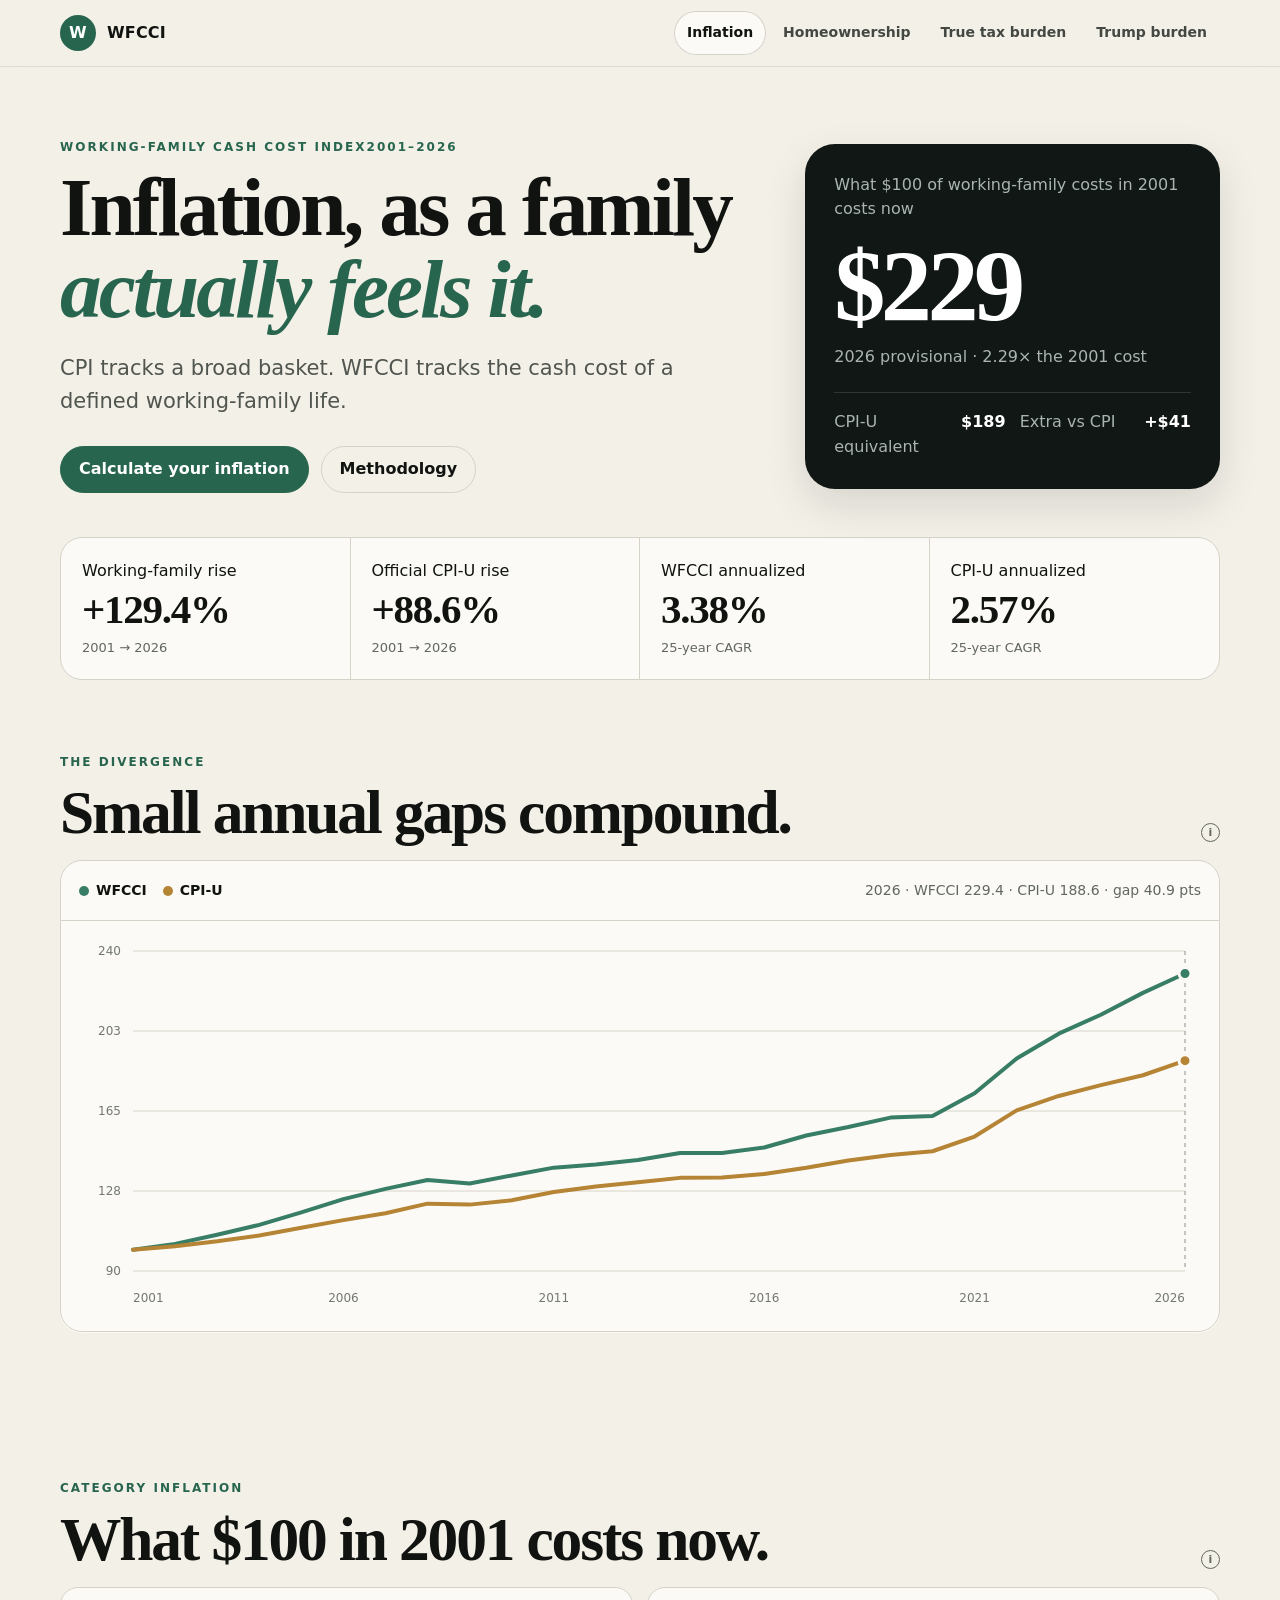
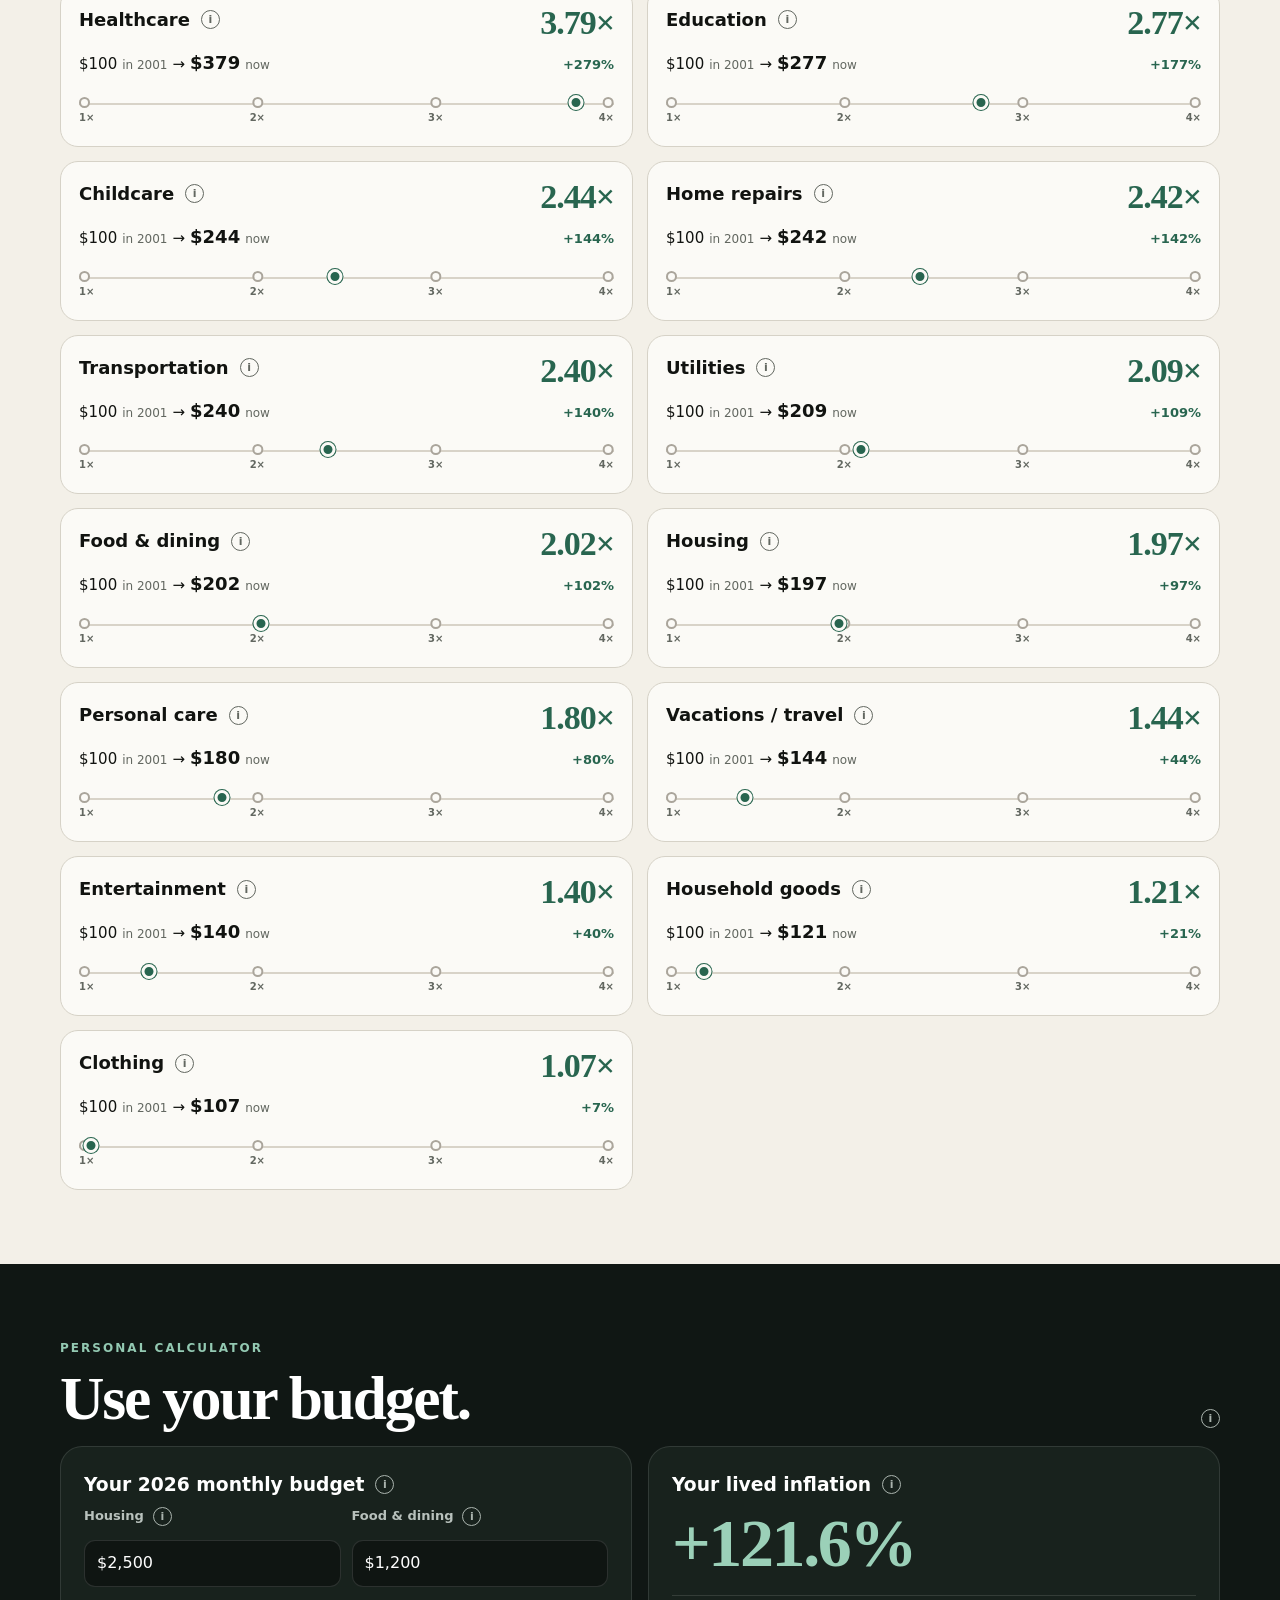
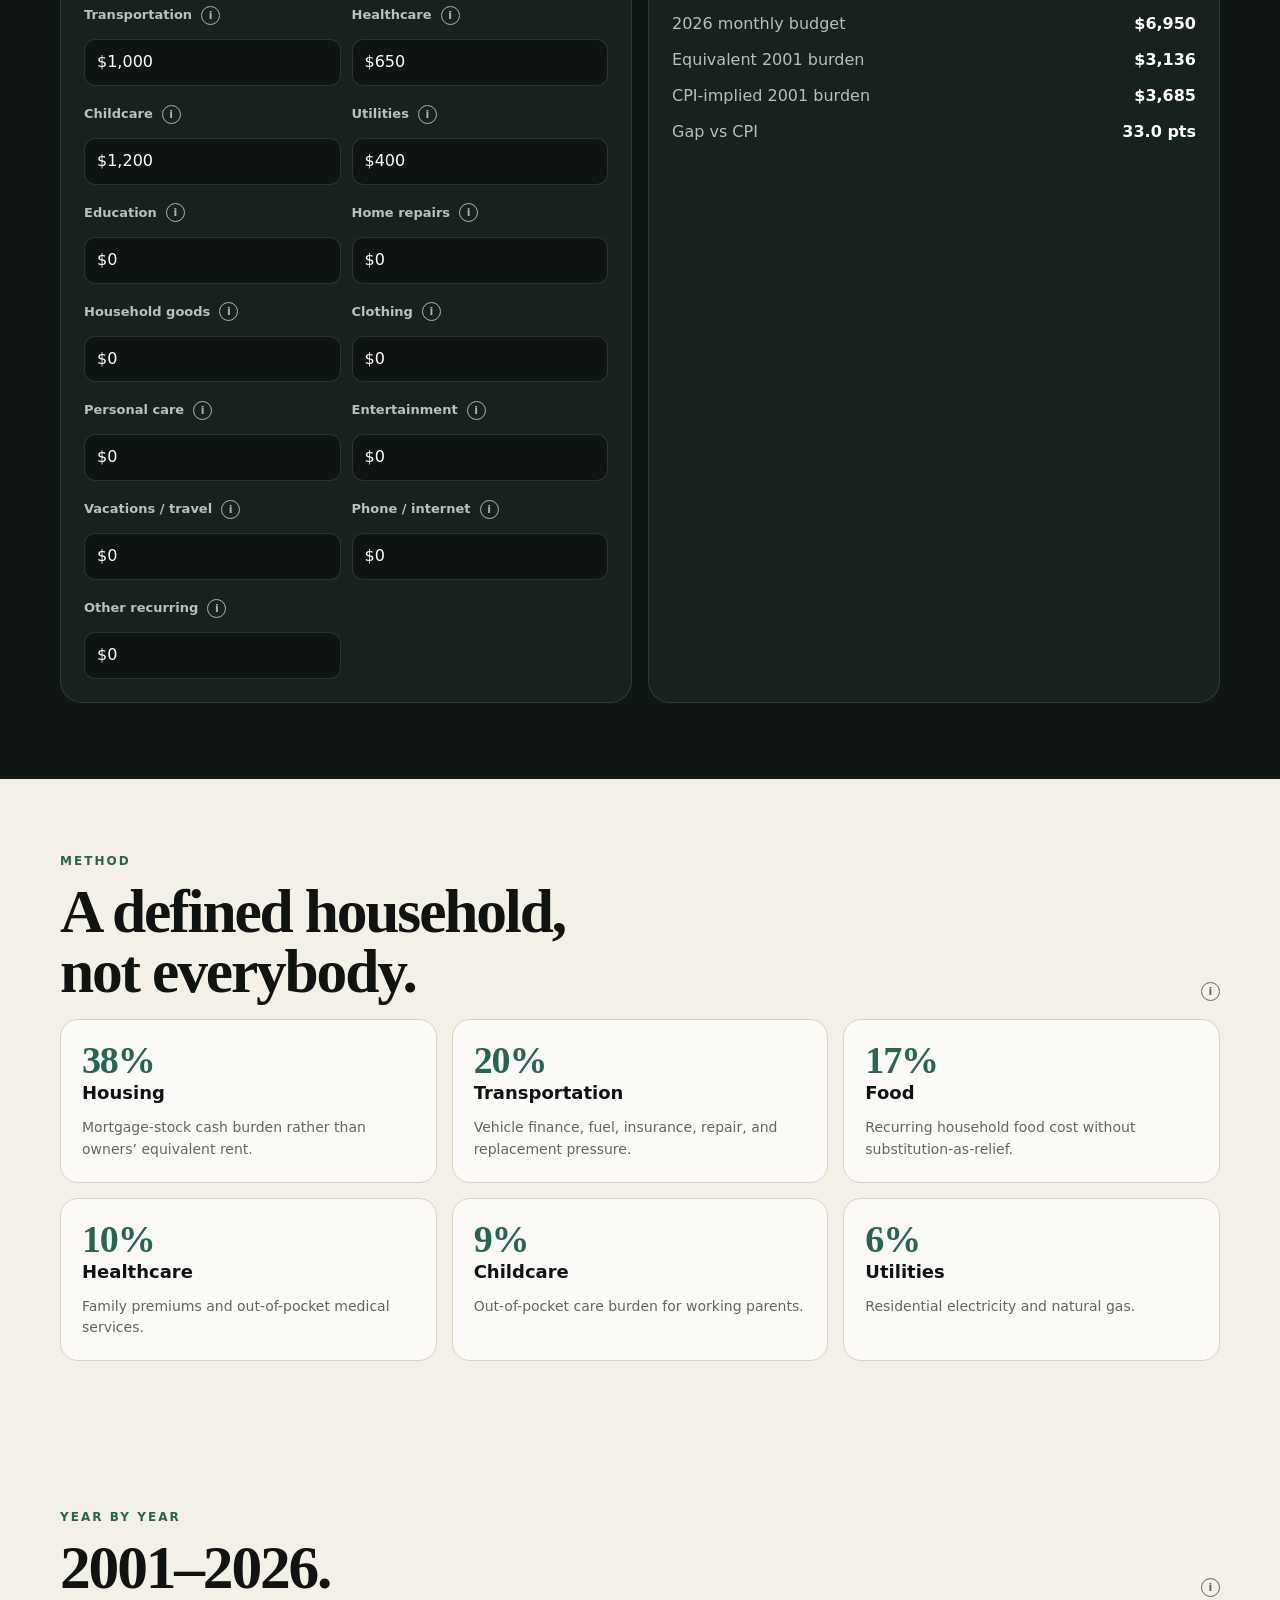
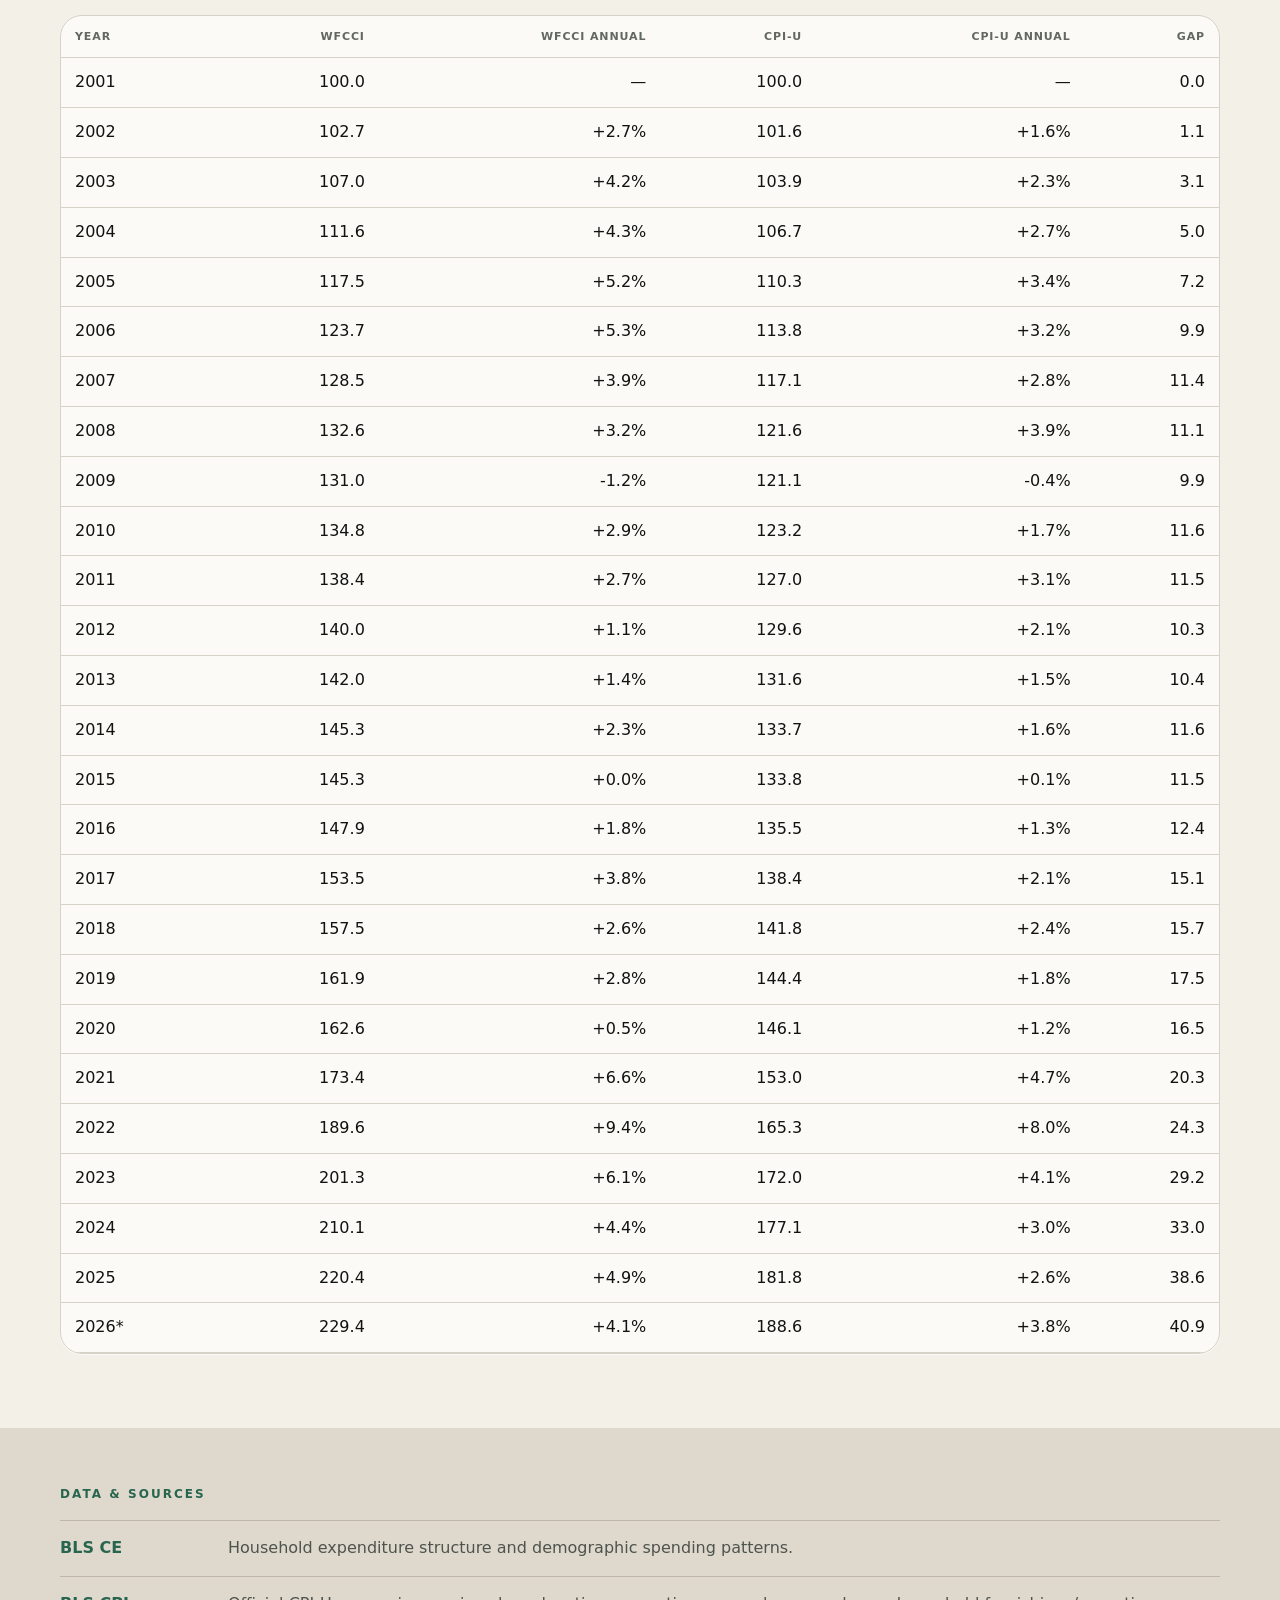
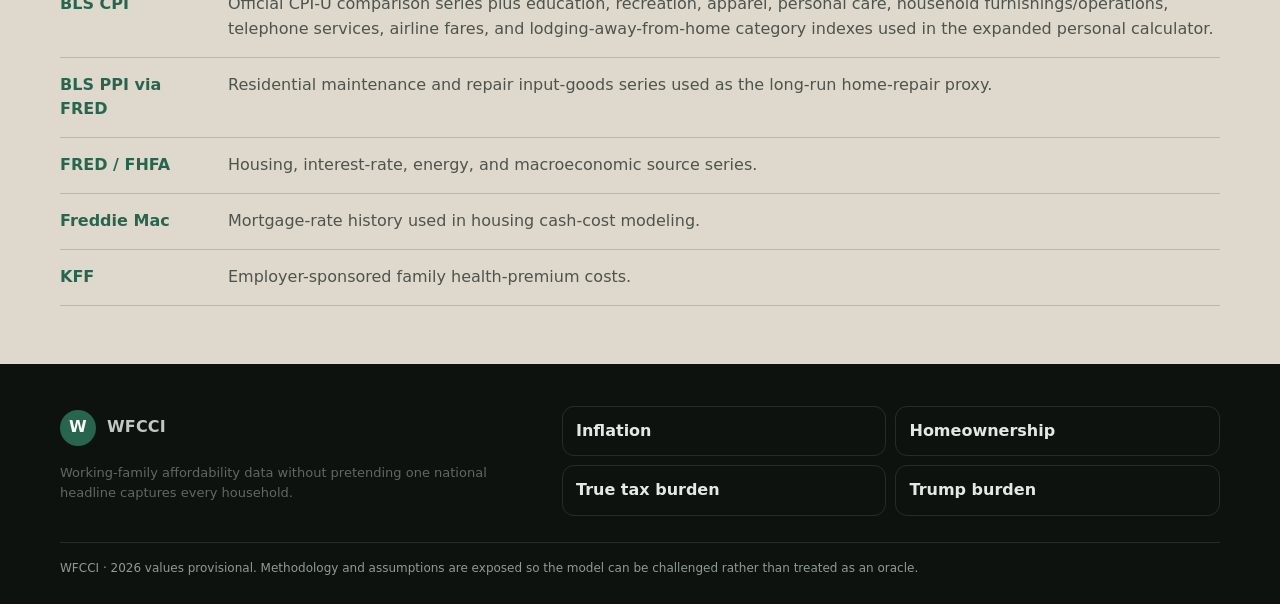
==== commit 2fd58ce1: "Put WFCCI years on a separate mobile line" ====
--- a/index.html
+++ b/index.html
@@ -10,7 +10,7 @@
       <a class="nav-link" aria-current="page" href="/">Inflation</a>
       <a class="nav-link" href="/homeownership.html">Homeownership</a>
       <a class="nav-link" href="/taxes.html">True tax burden</a>
-      <a class="nav-link" href="/trump-cost.html">Trump</a>
+      <a class="nav-link" href="/trump-cost.html">Trump burden</a>
     </div>
   </nav>
   <div class="mobile-tabs" aria-label="Site sections">
@@ -21,7 +21,7 @@
 <main>
 <section class="hero shell">
   <div>
-    <p class="kicker">Working-Family Cash Cost Index · 2001–2026</p>
+    <p class="kicker hero-kicker"><span>Working-Family Cash Cost Index</span><span class="kicker-years">2001–2026</span></p>
     <h1 class="display"><span>Inflation, as a family</span> <em>actually feels it.</em></h1>
     <p class="lead">CPI tracks a broad basket. WFCCI tracks the cash cost of a defined working-family life.</p>
     <div class="hero-actions"><a class="btn primary" href="#calculator">Calculate your inflation</a><a class="btn" href="#method">Methodology</a></div>
--- a/styles.css
+++ b/styles.css
@@ -165,3 +165,26 @@
   .driver-multiple{font-size:31px}
   .driver-dollar{margin-top:7px}
 }
+
+/* Mobile nav: keep all four destinations visible without horizontal scrolling */
+@media(max-width:900px){
+  .mobile-tabs{
+    display:grid;
+    grid-template-columns:1fr 1.55fr .8fr .85fr;
+    gap:6px;
+    padding:0 14px 10px;
+    overflow:visible;
+  }
+  .mobile-tabs .nav-link{
+    width:100%;
+    min-width:0;
+    min-height:44px;
+    justify-content:center;
+    padding:8px 5px;
+    font-size:clamp(11px,3.05vw,13px);
+    line-height:1;
+    letter-spacing:-.01em;
+    overflow:hidden;
+    text-overflow:clip;
+  }
+}
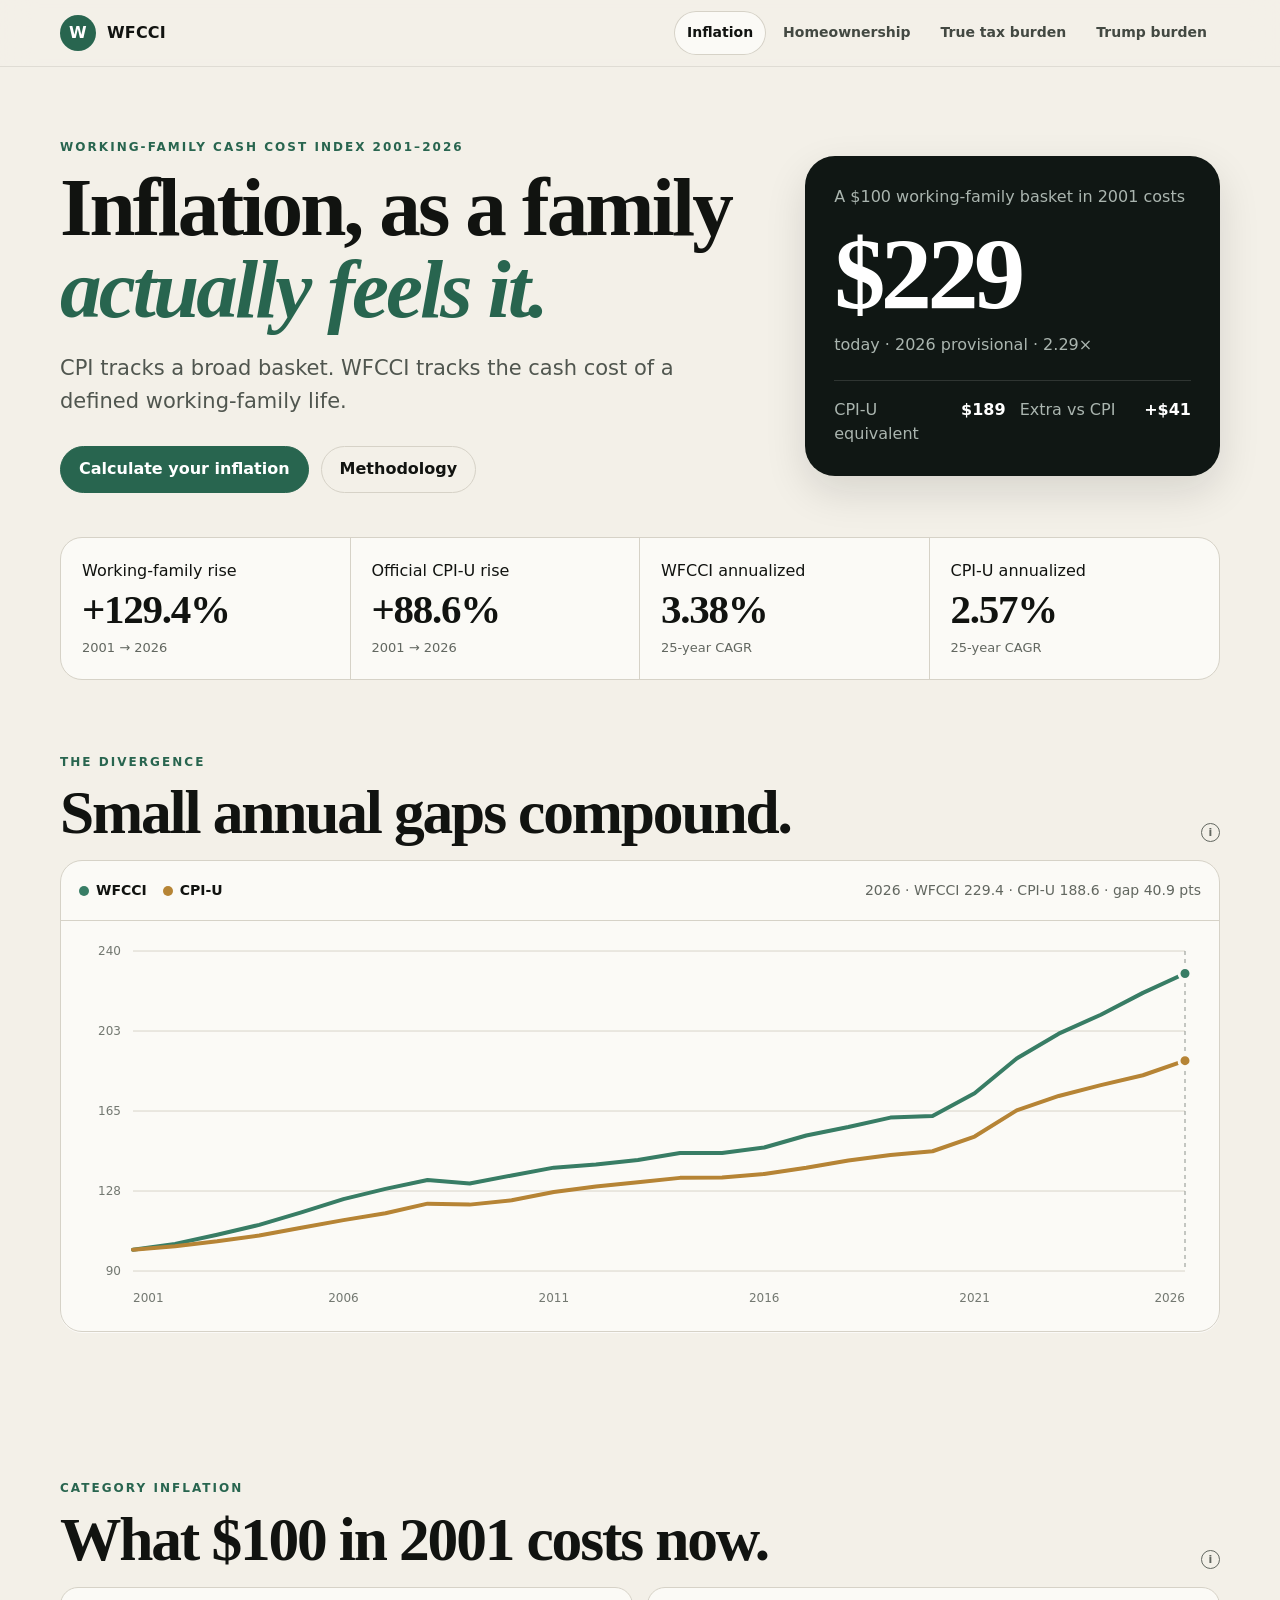
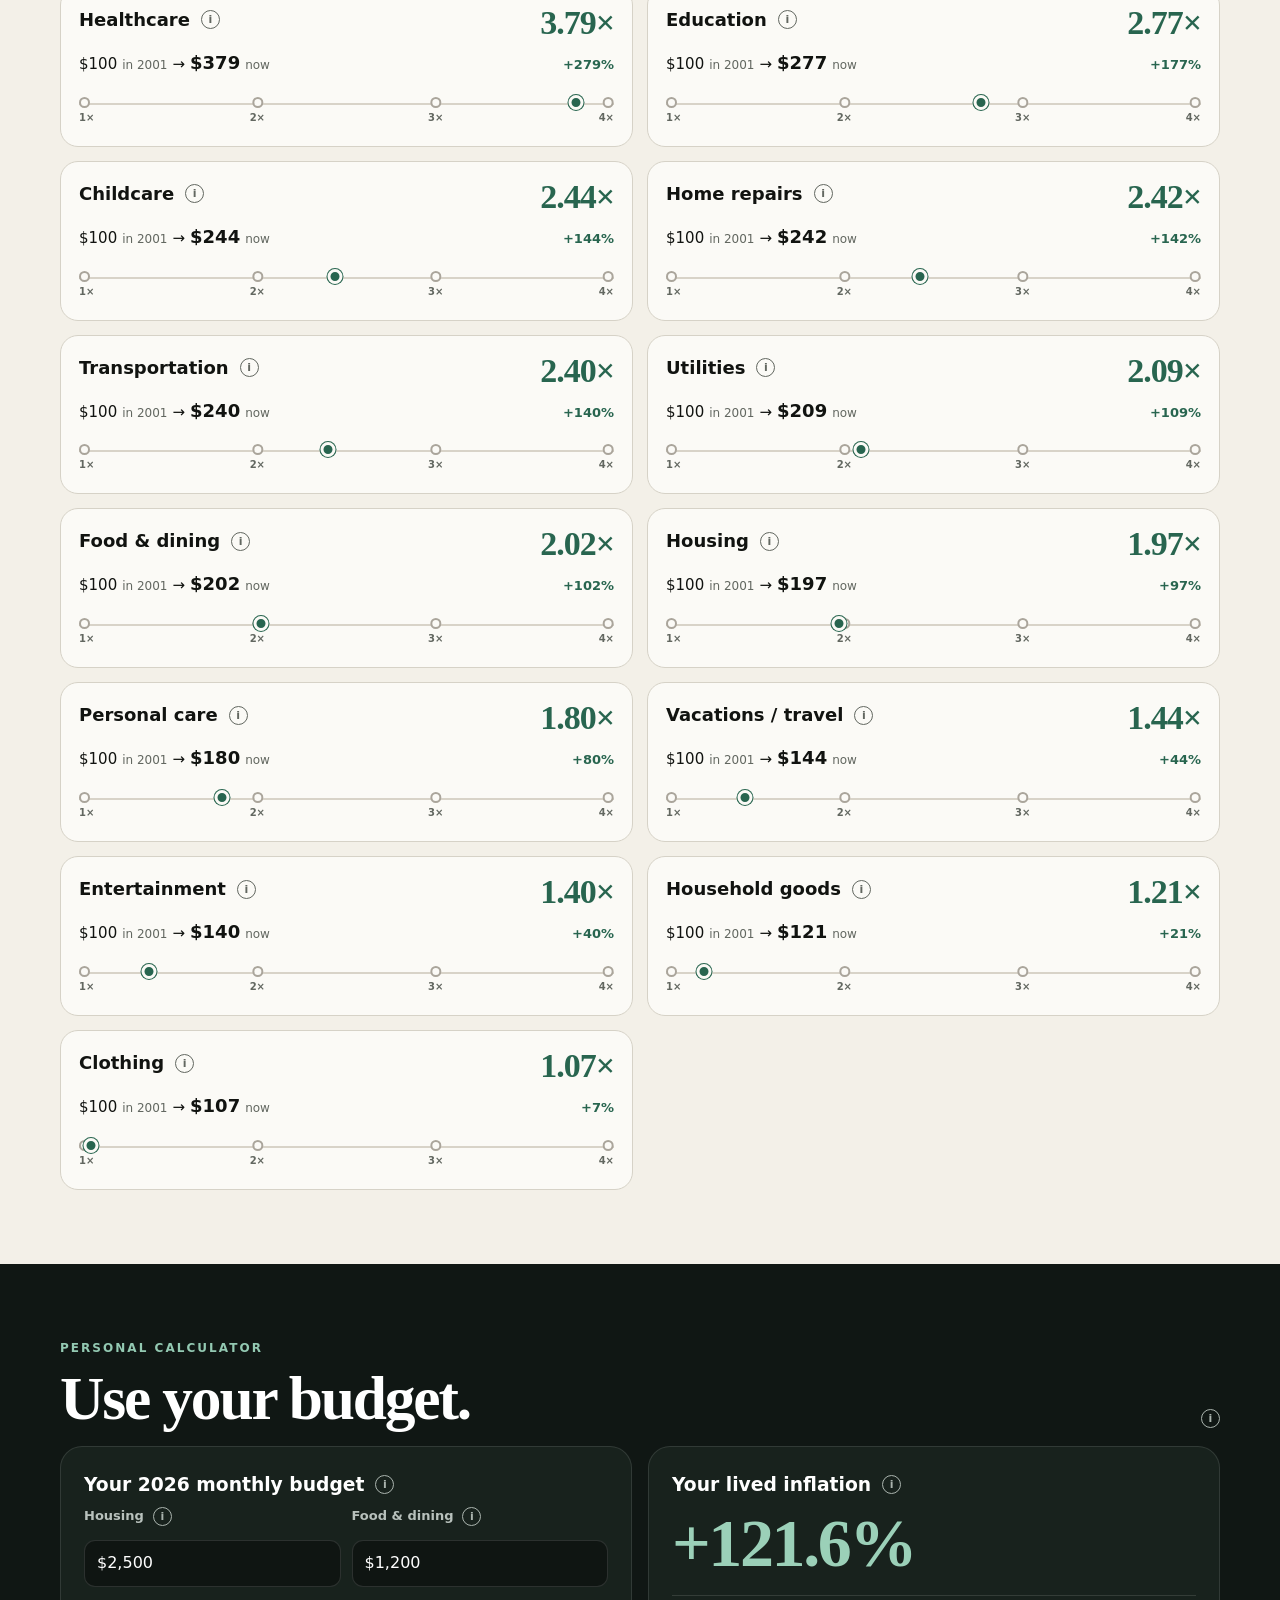
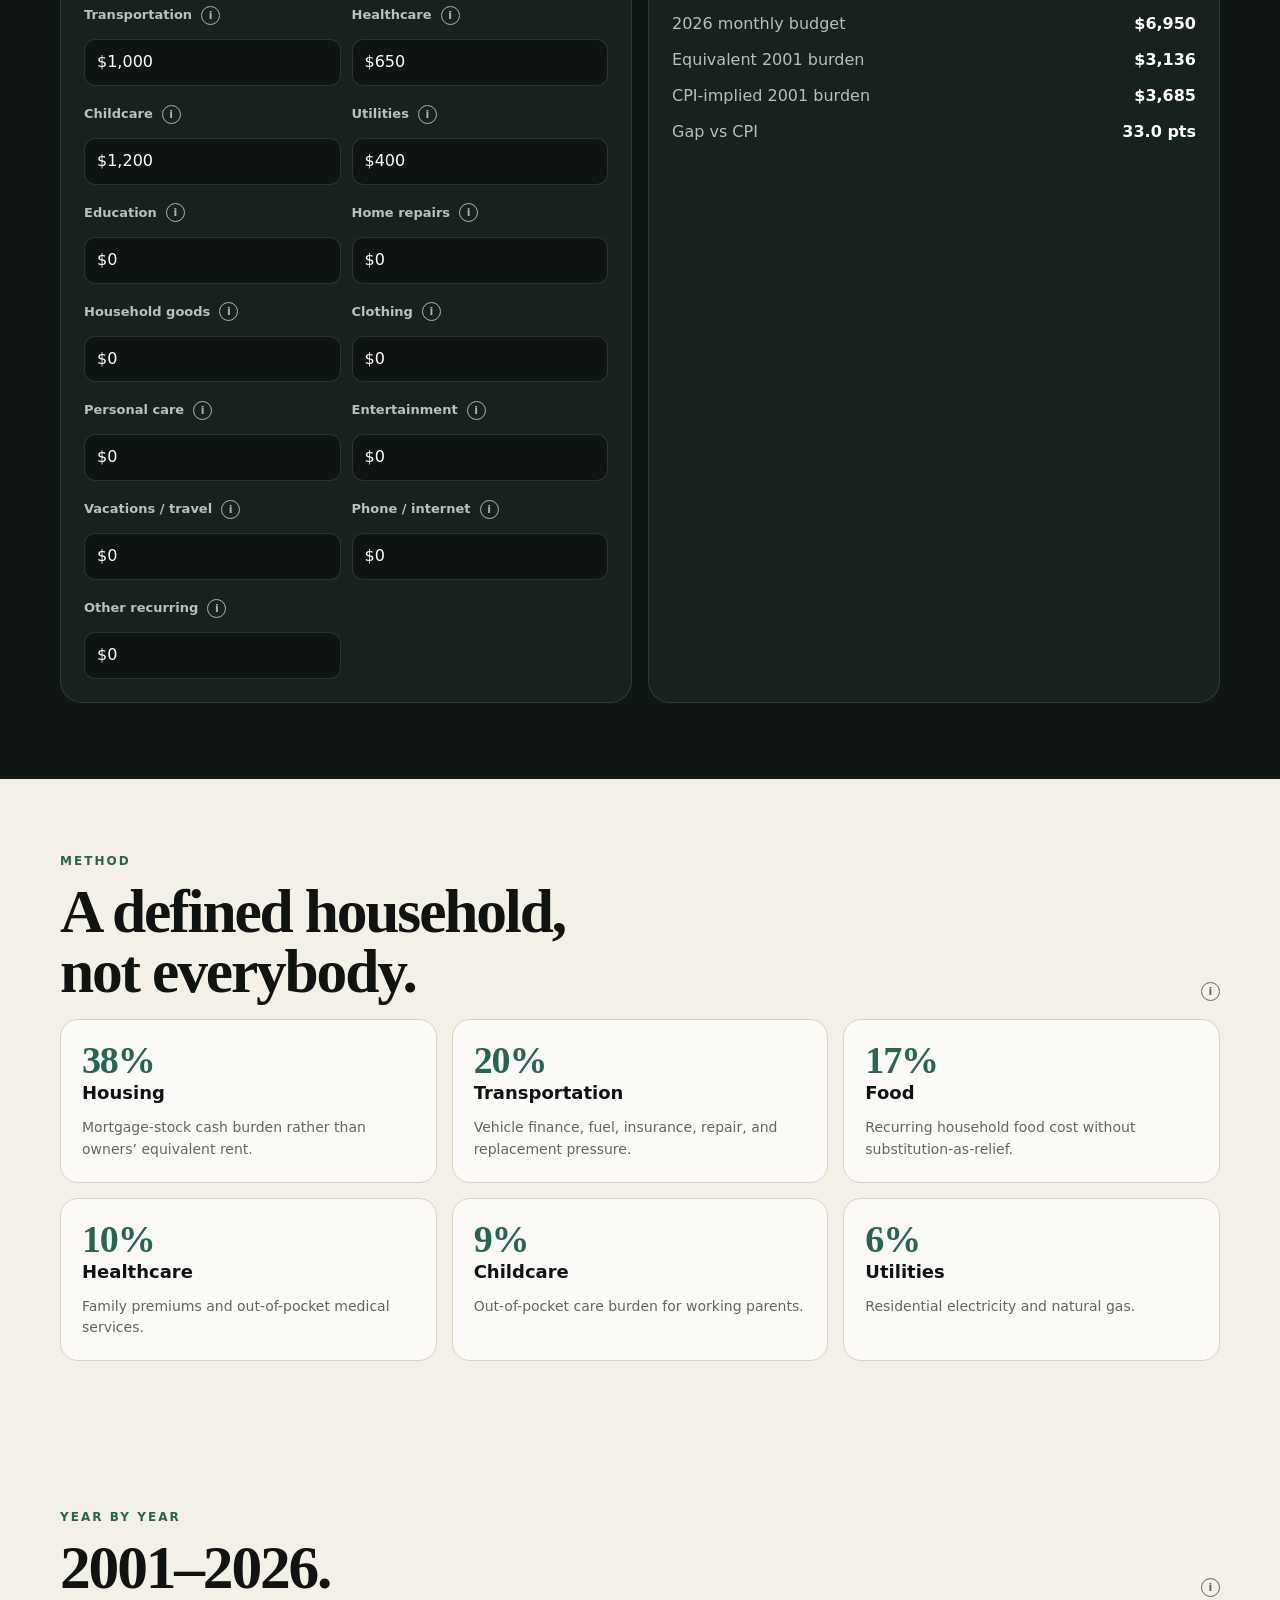
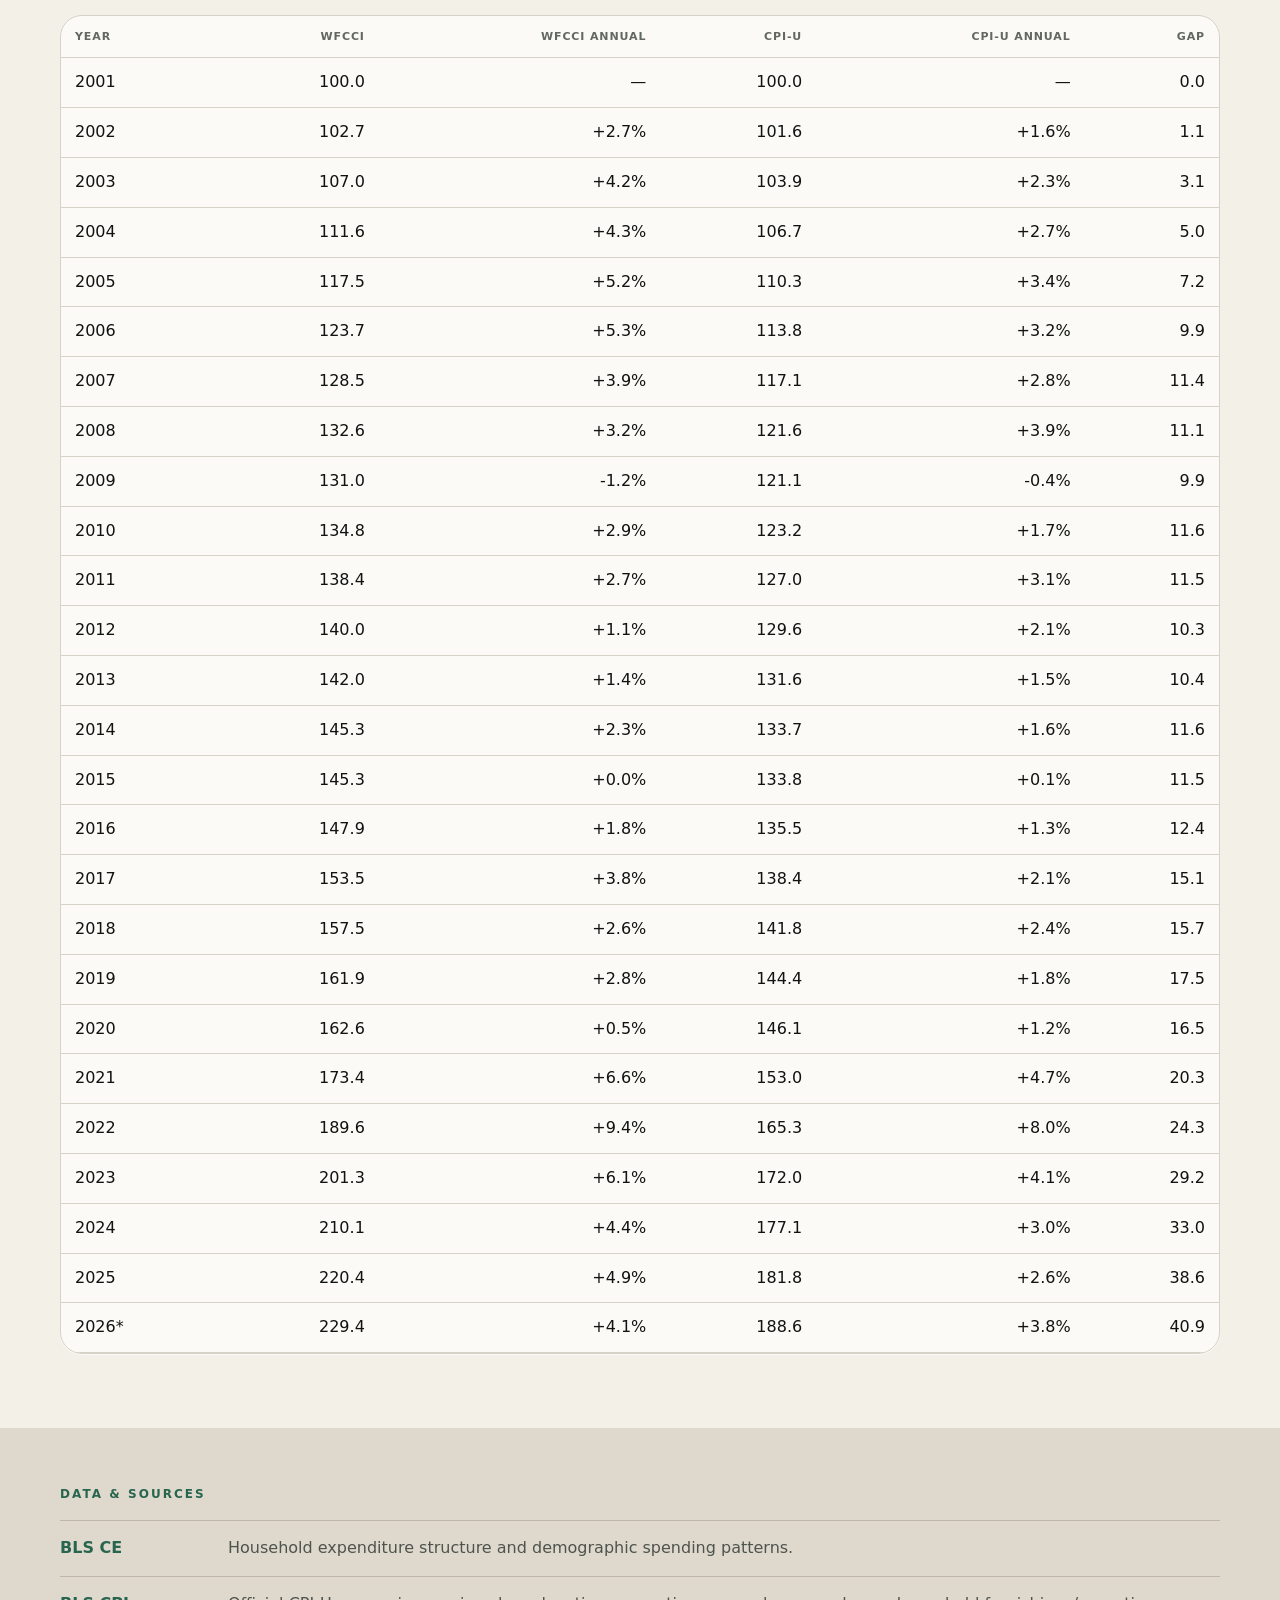
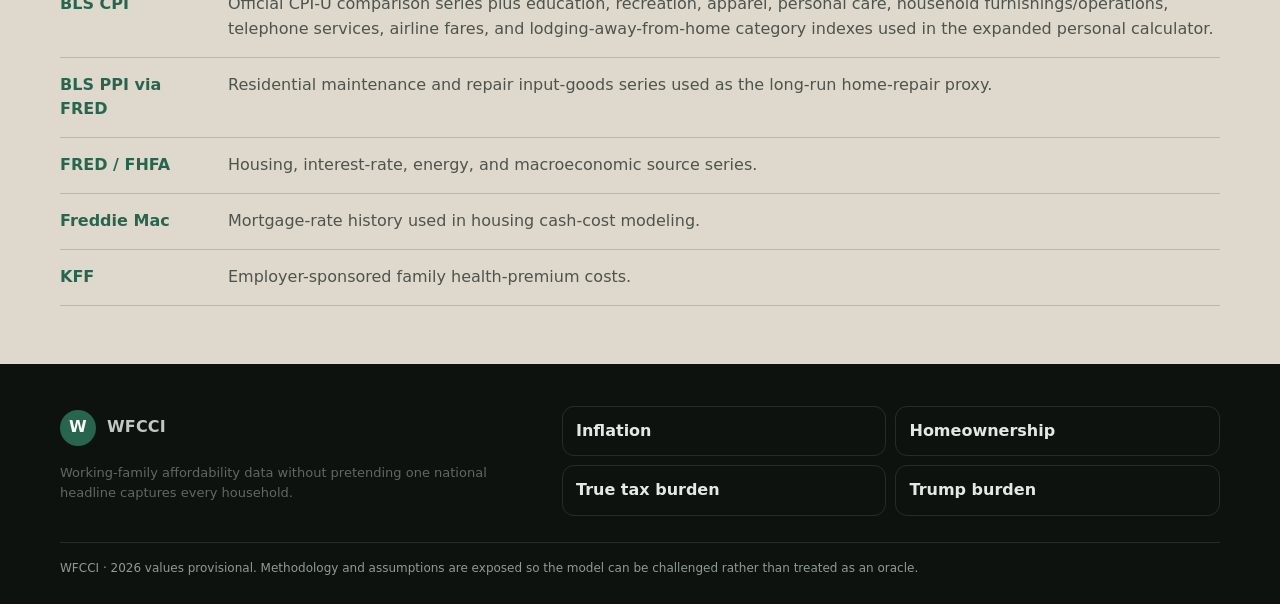
==== commit ed4b5ca0: "Clarify intuitive hero cost comparison wording" ====
--- a/index.html
+++ b/index.html
@@ -27,9 +27,9 @@
     <div class="hero-actions"><a class="btn primary" href="#calculator">Calculate your inflation</a><a class="btn" href="#method">Methodology</a></div>
   </div>
   <aside class="hero-card" aria-label="2026 working-family cost summary">
-    <div class="subtle">What $100 of working-family costs in 2001 costs now</div>
+    <div class="subtle">A $100 working-family basket in 2001 costs</div>
     <div class="hero-number">$229</div>
-    <div class="subtle">2026 provisional · 2.29× the 2001 cost</div>
+    <div class="subtle">today · 2026 provisional · 2.29×</div>
     <div class="hero-card-grid">
       <div><span class="subtle">CPI-U equivalent</span><strong>$189</strong></div>
       <div><span class="subtle">Extra vs CPI</span><strong>+$41</strong></div>
--- a/styles.css
+++ b/styles.css
@@ -188,3 +188,9 @@
     text-overflow:clip;
   }
 }
+
+.hero-kicker .kicker-years{margin-left:.5em}
+@media(max-width:640px){
+  .hero-kicker span{display:block}
+  .hero-kicker .kicker-years{margin-left:0;margin-top:2px}
+}
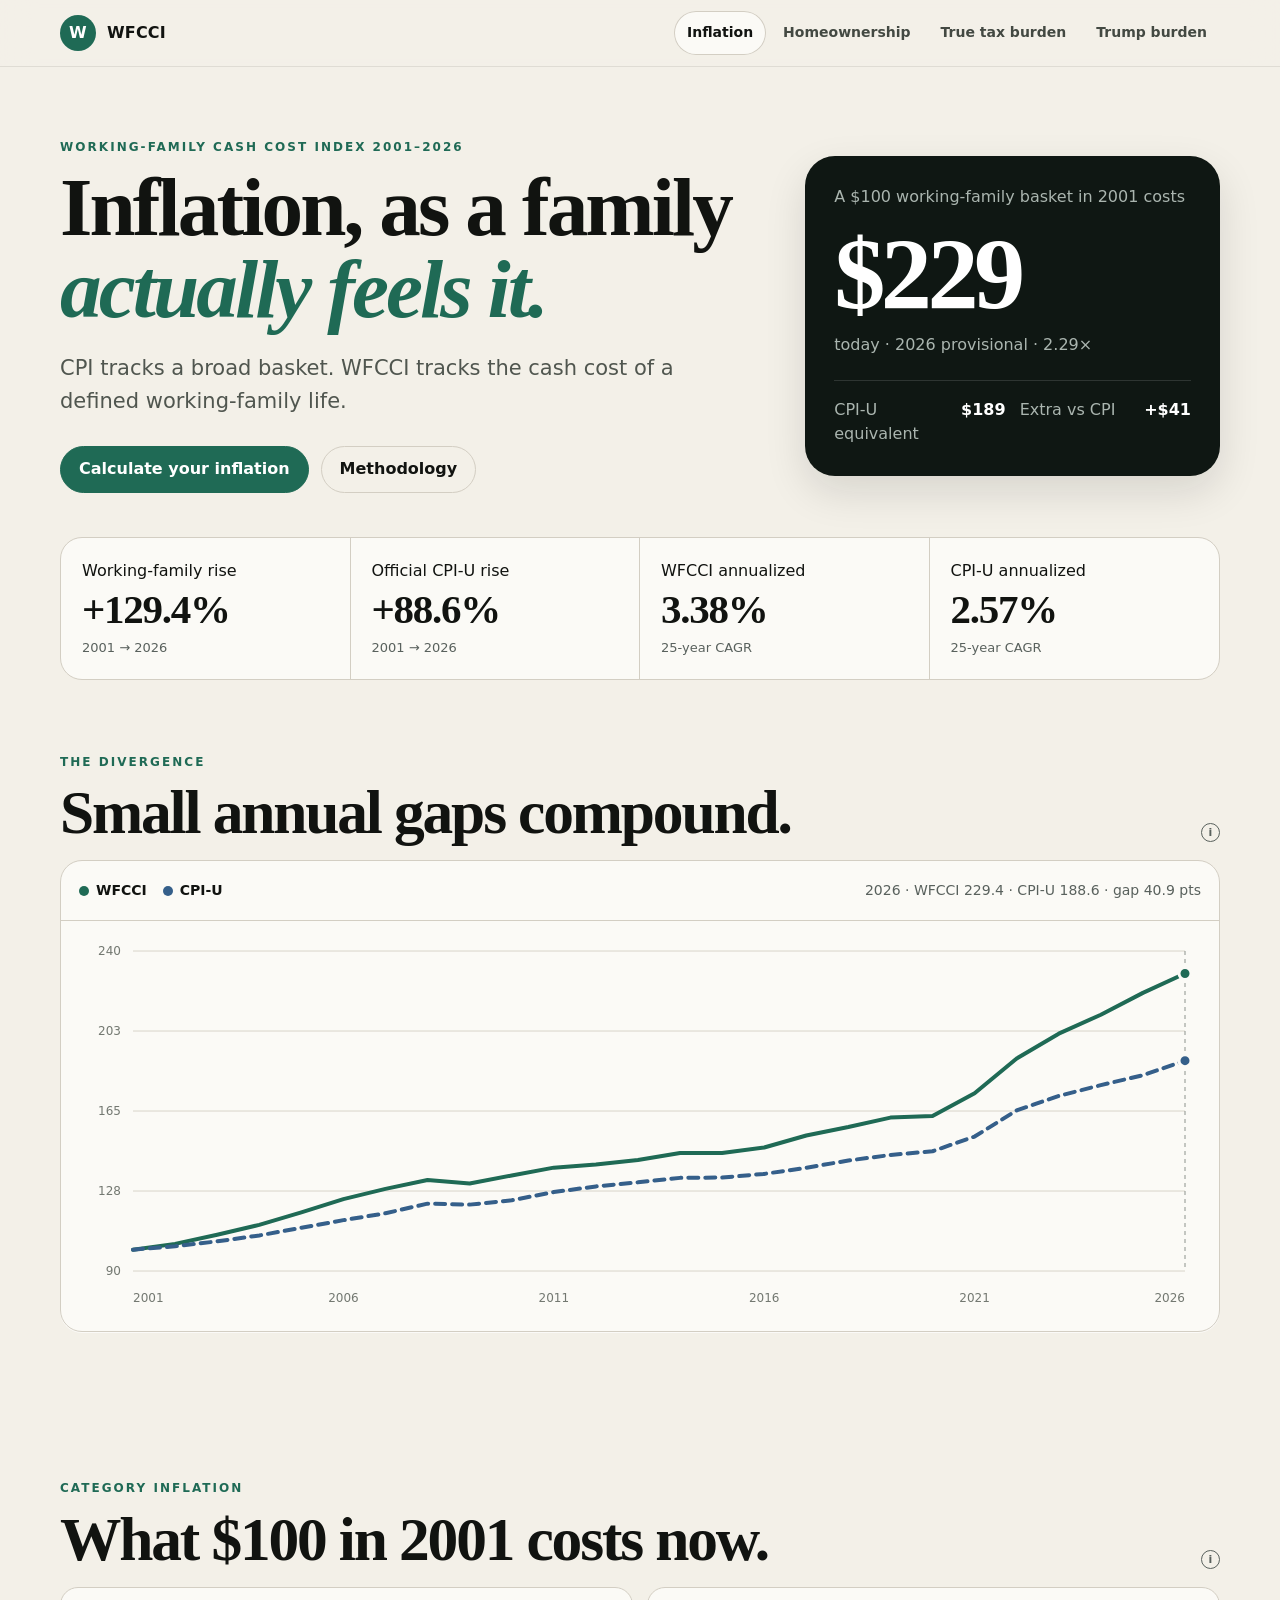
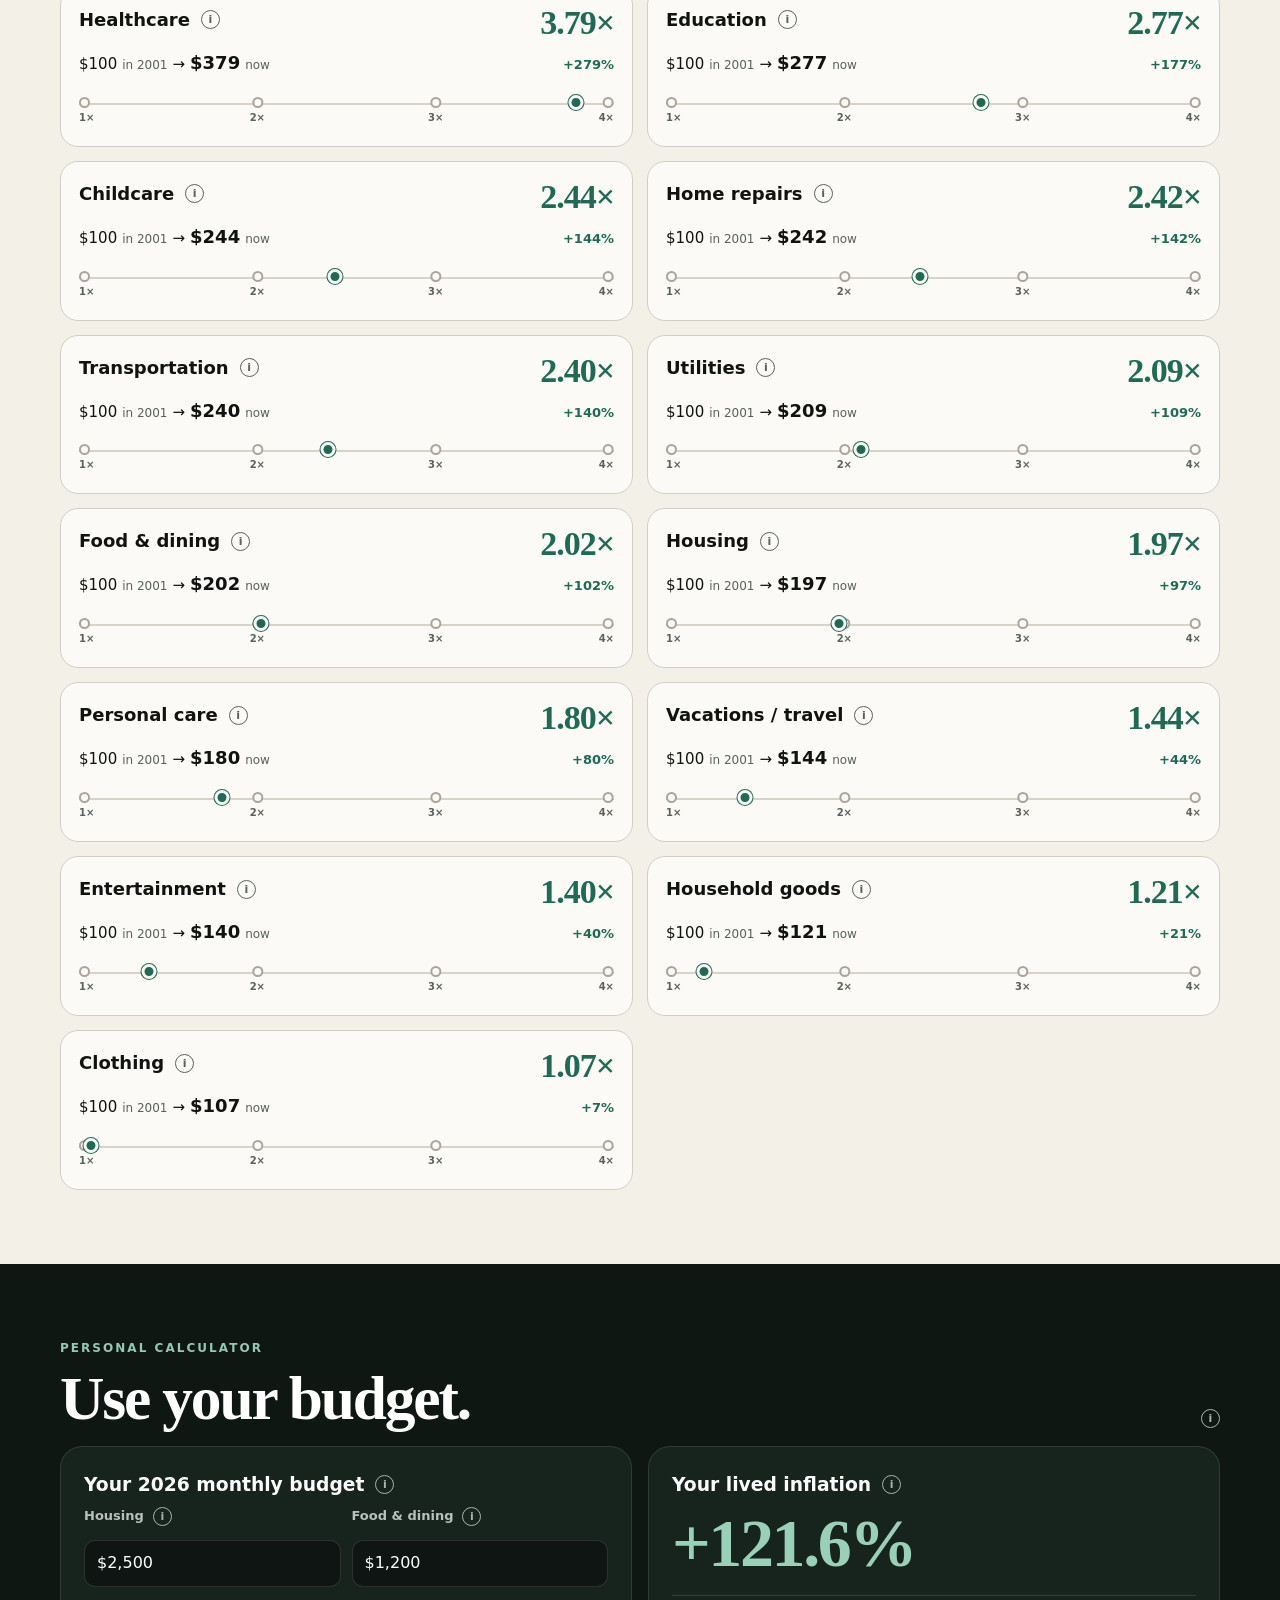
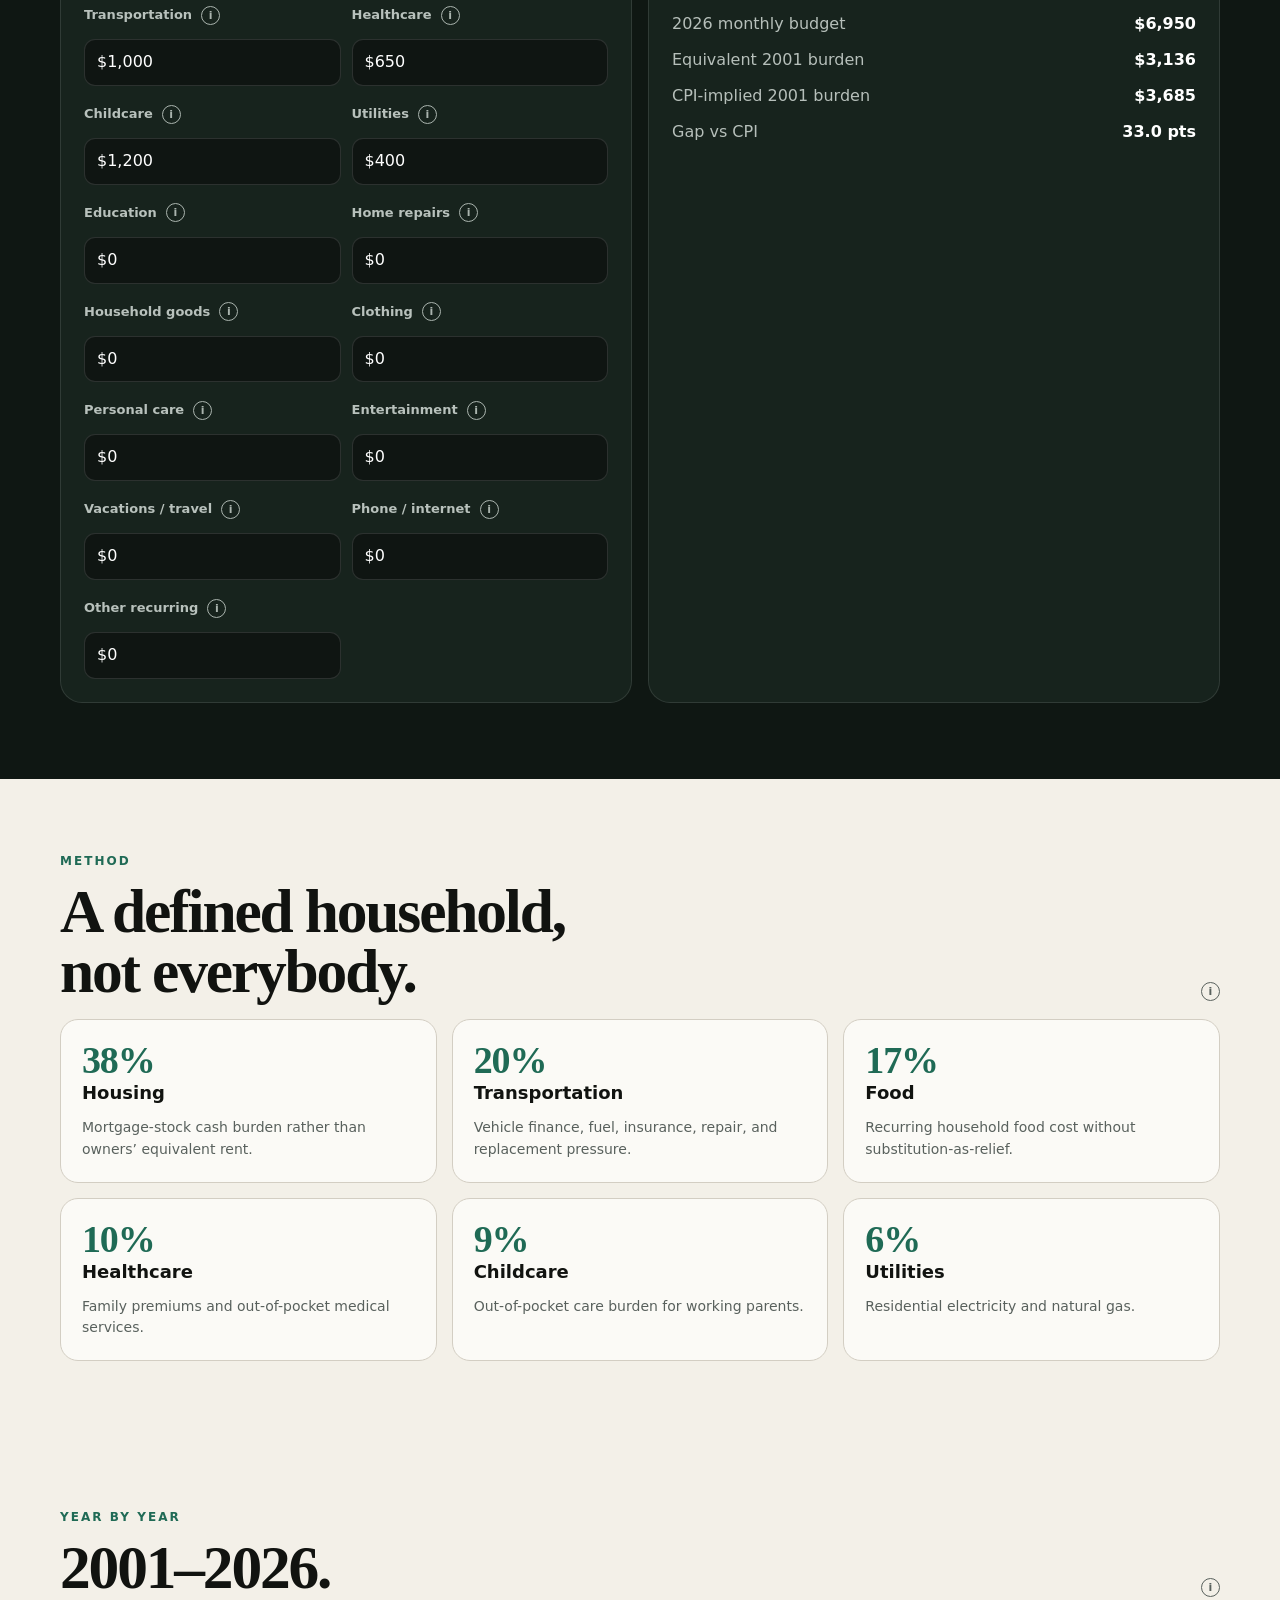
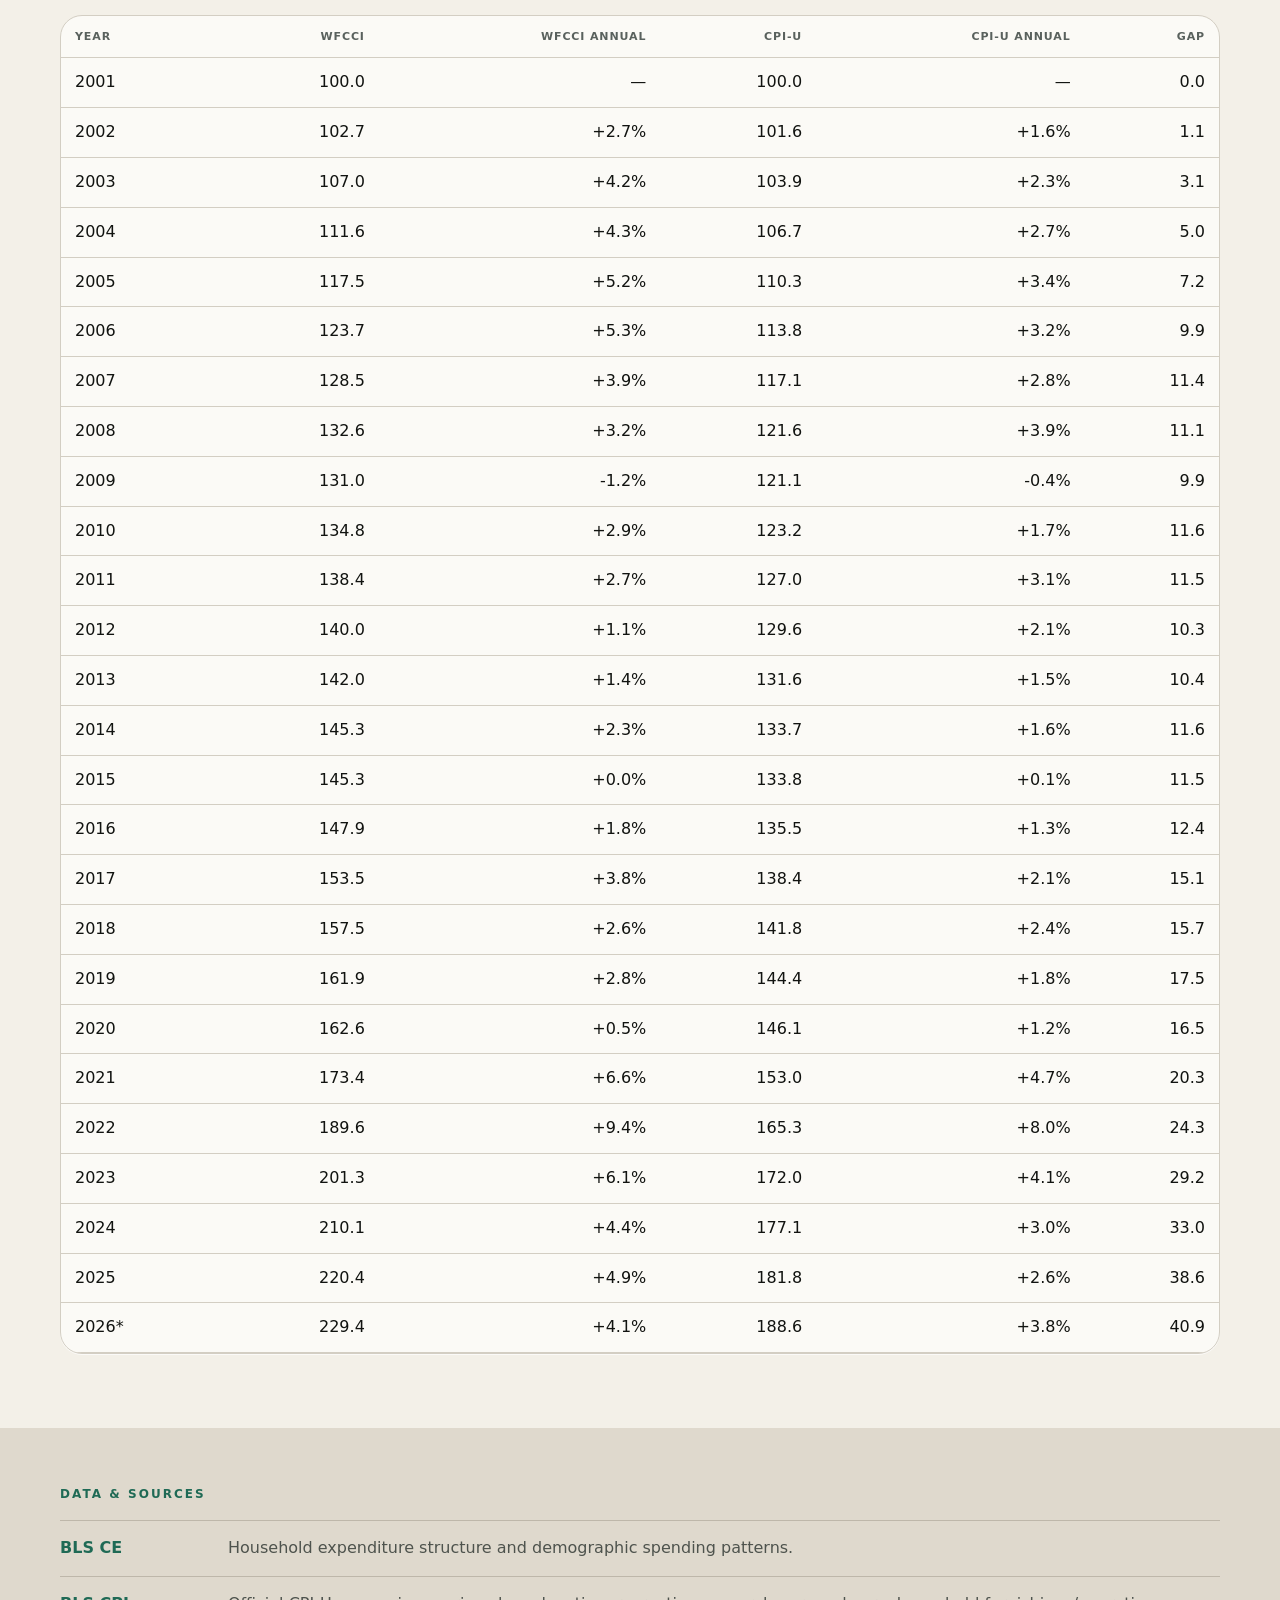
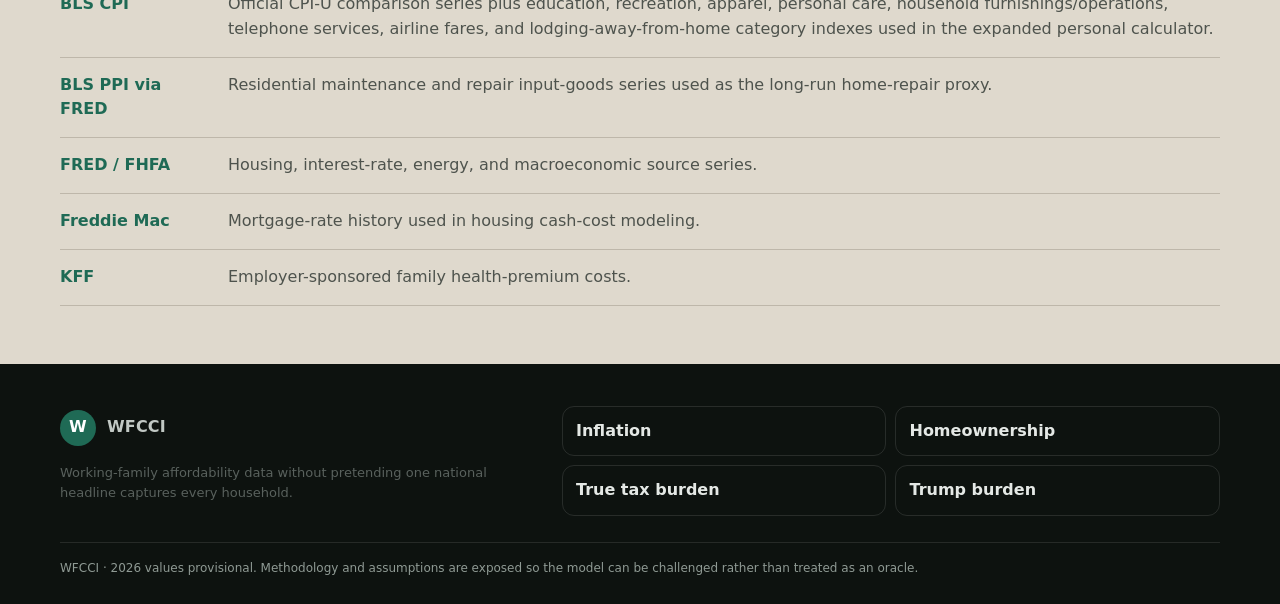
==== commit 0f9c0304: "Use color-blind-safe chart palette and dashed CPI line" ====
--- a/index.html
+++ b/index.html
@@ -100,7 +100,7 @@
 <script>
 const rows=[[2001,100,null,100,null],[2002,102.7064,2.7064,101.5810,1.5810],[2003,106.9947,4.1754,103.8961,2.2790],[2004,111.6290,4.3313,106.6629,2.6630],[2005,117.4873,5.2479,110.2767,3.3880],[2006,123.7104,5.2968,113.8340,3.2258],[2007,128.4957,3.8682,117.0525,2.8274],[2008,132.6393,3.2247,121.5697,3.8591],[2009,131.0131,-1.2261,121.1180,-.3716],[2010,134.7657,2.8643,123.1508,1.6783],[2011,138.4429,2.7286,126.9904,3.1178],[2012,139.9701,1.1031,129.6443,2.0898],[2013,141.9923,1.4448,131.5641,1.4808],[2014,145.2986,2.3285,133.6533,1.5880],[2015,145.3268,.0194,133.8227,.1267],[2016,147.8925,1.7655,135.5167,1.2658],[2017,153.5081,3.7971,138.3964,2.125],[2018,157.4774,2.5858,141.7843,2.448],[2019,161.9114,2.8156,144.3817,1.8319],[2020,162.6463,.4539,146.1321,1.2124],[2021,173.3507,6.5814,153.0209,4.7141],[2022,189.6149,9.3823,165.2739,8.0074],[2023,201.2514,6.1369,172.0497,4.0998],[2024,210.1369,4.4151,177.1316,2.9537],[2025,220.3632,4.8665,181.7617,2.614],[2026,229.4463,4.1219,188.594,3.7589]];
 const chartRows=rows.map(r=>({label:String(r[0]),wf:r[1],cpi:r[3]}));
-WF.lineChart(document.getElementById("inflationChart"),chartRows,[{key:"wf",color:"#387d65"},{key:"cpi",color:"#b68435"}],{yMin:90,yMax:240,onFocus:r=>document.getElementById("inflationReadout").textContent=r.label+" · WFCCI "+r.wf.toFixed(1)+" · CPI-U "+r.cpi.toFixed(1)+" · gap "+(r.wf-r.cpi).toFixed(1)+" pts"});
+WF.lineChart(document.getElementById("inflationChart"),chartRows,[{key:"wf",color:"#1f6a55"},{key:"cpi",color:"#355f8a",dash:"10 7"}],{yMin:90,yMax:240,onFocus:r=>document.getElementById("inflationReadout").textContent=r.label+" · WFCCI "+r.wf.toFixed(1)+" · CPI-U "+r.cpi.toFixed(1)+" · gap "+(r.wf-r.cpi).toFixed(1)+" pts"});
 const budgetCats={
   housing:{label:"Housing",index:196.9,def:2500,note:"Mortgage/rent cash burden and housing-cost pressure; home repairs are entered separately below."},
   food:{label:"Food & dining",index:202.0,def:1200,note:"Groceries and food away from home."},
--- a/styles.css
+++ b/styles.css
@@ -1,4 +1,4 @@
-:root{--bg:#f3f0e8;--paper:#fbfaf6;--ink:#111310;--muted:#626760;--line:#d6d2c7;--green:#28654f;--green2:#387d65;--gold:#b68435;--red:#9a3d34;--dark:#101714;--dark2:#18221d;--soft:#e7e3d8;--radius:22px;--max:1160px}
+:root{--bg:#f3f0e8;--paper:#fbfaf6;--ink:#111310;--muted:#59615d;--line:#d3cec3;--green:#1f6a55;--green2:#2b7a68;--blue:#355f8a;--amber:#8a5a00;--gold:#8a5a00;--red:#a13d32;--purple:#6b4f8a;--neutral:#59615d;--dark:#0f1713;--dark2:#17231d;--soft:#e7e3d8;--green-soft:#e4eee9;--radius:22px;--max:1160px}
 *{box-sizing:border-box}
 html{scroll-behavior:smooth;-webkit-text-size-adjust:100%}
 body{margin:0;background:var(--bg);color:var(--ink);font-family:system-ui,-apple-system,BlinkMacSystemFont,"Segoe UI",sans-serif;line-height:1.55}
@@ -42,7 +42,7 @@
 .chart-card{overflow:hidden}
 .chart-toolbar{display:flex;align-items:center;justify-content:space-between;gap:14px;min-height:60px;padding:12px 18px;border-bottom:1px solid var(--line);font-size:14px}
 .legend{display:flex;align-items:center;gap:16px;flex-wrap:wrap;font-weight:740}.legend-item{display:flex;align-items:center;gap:7px}
-.dot{width:10px;height:10px;border-radius:50%;flex:0 0 auto}.dot.green{background:var(--green2)}.dot.gold{background:var(--gold)}.dot.red{background:var(--red)}
+.dot{width:10px;height:10px;border-radius:50%;flex:0 0 auto}.dot.green{background:var(--green)}.dot.gold{background:var(--blue)}.dot.red{background:var(--red)}
 .chart-note{min-height:22px;color:var(--muted);font-variant-numeric:tabular-nums}
 .chart-wrap{position:relative;width:100%;padding:8px 10px 12px}
 .chart-wrap svg{width:100%;height:390px;overflow:visible}
@@ -67,9 +67,9 @@
 .assumption-strip{display:grid;grid-template-columns:repeat(4,minmax(0,1fr));gap:10px;margin-top:15px}.assumption{background:rgba(255,255,255,.45);border:1px solid var(--line);border-radius:14px;padding:14px}.assumption strong{display:block;font-size:18px;font-variant-numeric:tabular-nums}.assumption span{color:var(--muted);font-size:12px}
 .tax-hero-number{margin:18px 0 6px;font:700 clamp(64px,9vw,116px)/.86 Georgia,serif;color:var(--green);letter-spacing:-.05em;font-variant-numeric:tabular-nums}
 .tax-breakdown{display:grid;grid-template-columns:1fr 1fr;gap:12px;margin-top:18px}.tax-block{border-radius:16px;padding:17px;background:#f0ece2;border:1px solid var(--line)}.tax-block b{display:block;font:700 36px/1 Georgia,serif;letter-spacing:-.03em;font-variant-numeric:tabular-nums}.tax-block span{font-size:13px;color:var(--muted)}
-.tax-stack{display:flex;height:28px;border-radius:999px;overflow:hidden;background:#e4ded1;margin:18px 0 8px}.tax-stack>i{height:100%}.tax-stack .federal{background:var(--green)}.tax-stack .state{background:var(--gold)}.tax-stack .hidden{background:#76827b}.tax-stack .tariff{background:var(--red)}
+.tax-stack{display:flex;height:28px;border-radius:999px;overflow:hidden;background:#e4ded1;margin:18px 0 8px}.tax-stack>i{height:100%;box-shadow:inset -1px 0 rgba(255,255,255,.7)}.tax-stack .federal{background:var(--blue)}.tax-stack .state{background:var(--purple)}.tax-stack .hidden{background:var(--green)}.tax-stack .excise{background:repeating-linear-gradient(135deg,var(--amber) 0 7px,#b8872d 7px 10px)}.tax-stack .tariff{background:repeating-linear-gradient(45deg,var(--red) 0 7px,#c06a60 7px 10px)}.tax-stack .fees{background:repeating-linear-gradient(90deg,var(--neutral) 0 5px,#89918d 5px 8px)}
 .chip-grid{display:flex;flex-wrap:wrap;gap:8px}.chip{display:inline-flex;min-height:38px;align-items:center;padding:7px 11px;border-radius:999px;background:#ece7dc;border:1px solid var(--line);font-size:13px;font-weight:700;color:#4f554f}
-.policy-ledger{display:grid;grid-template-columns:repeat(3,minmax(0,1fr));gap:15px}.policy-card{background:var(--paper);border:1px solid var(--line);border-radius:20px;padding:21px}.policy-card .value{font:700 42px/1 Georgia,serif;letter-spacing:-.03em;font-variant-numeric:tabular-nums}.policy-card.cost .value{color:var(--red)}.policy-card.offset .value{color:var(--green)}.policy-card.neutral .value{color:var(--gold)}.policy-card h3{margin:9px 0 6px;font-size:17px}.policy-card p{margin:0;color:var(--muted);font-size:13px}
+.policy-ledger{display:grid;grid-template-columns:repeat(3,minmax(0,1fr));gap:15px}.policy-card{background:var(--paper);border:1px solid var(--line);border-radius:20px;padding:21px}.policy-card .value{font:700 42px/1 Georgia,serif;letter-spacing:-.03em;font-variant-numeric:tabular-nums}.policy-card.cost .value{color:var(--red)}.policy-card.offset .value{color:var(--green)}.policy-card.neutral .value{color:var(--amber)}.policy-card h3{margin:9px 0 6px;font-size:17px}.policy-card p{margin:0;color:var(--muted);font-size:13px}
 .callout{border-left:4px solid var(--green);background:var(--green-soft);padding:17px 18px;border-radius:0 14px 14px 0;color:#29493d}.callout strong{color:var(--ink)}
 .source-section{background:#dfd9cd;padding:58px 0}.source-list{display:grid;margin-top:18px;border-top:1px solid #beb7aa}.source-link{display:grid;grid-template-columns:150px 1fr;gap:18px;padding:15px 0;border-bottom:1px solid #beb7aa;text-decoration:none}.source-link strong{color:var(--green)}.source-link span{color:#4e534d}
 .site-footer{background:#0d120f;color:#c1c8c4;padding:42px 0 26px}.footer-grid{display:grid;grid-template-columns:1fr 1.4fr;gap:32px}.footer-nav{display:grid;grid-template-columns:repeat(2,minmax(0,1fr));gap:9px}.footer-nav a{display:flex;min-height:46px;align-items:center;padding:10px 13px;border:1px solid rgba(255,255,255,.11);border-radius:12px;text-decoration:none;color:#e4e8e5;font-weight:700}.footer-note{margin-top:26px;padding-top:16px;border-top:1px solid rgba(255,255,255,.1);font-size:12px;color:#8f9a94}
@@ -194,3 +194,11 @@
   .hero-kicker span{display:block}
   .hero-kicker .kicker-years{margin-left:0;margin-top:2px}
 }
+
+.grid-4{display:grid;grid-template-columns:repeat(4,minmax(0,1fr));gap:15px}
+.coverage-card{margin-top:16px;background:var(--paper);border:1px solid var(--line);border-radius:18px;padding:18px}
+.coverage-card h3{margin:0;font-size:17px}
+.coverage-grid{display:flex;flex-wrap:wrap;gap:7px;margin-top:13px}
+.coverage-grid span{display:inline-flex;align-items:center;min-height:34px;padding:6px 10px;border:1px solid var(--line);border-radius:999px;background:#f0ede5;color:#414843;font-size:12px;font-weight:700}
+@media(max-width:900px){.grid-4{grid-template-columns:repeat(2,minmax(0,1fr))}}
+@media(max-width:640px){.grid-4{grid-template-columns:1fr 1fr}.coverage-card{padding:15px}.coverage-grid{gap:6px}.coverage-grid span{font-size:11px;padding:5px 8px}}
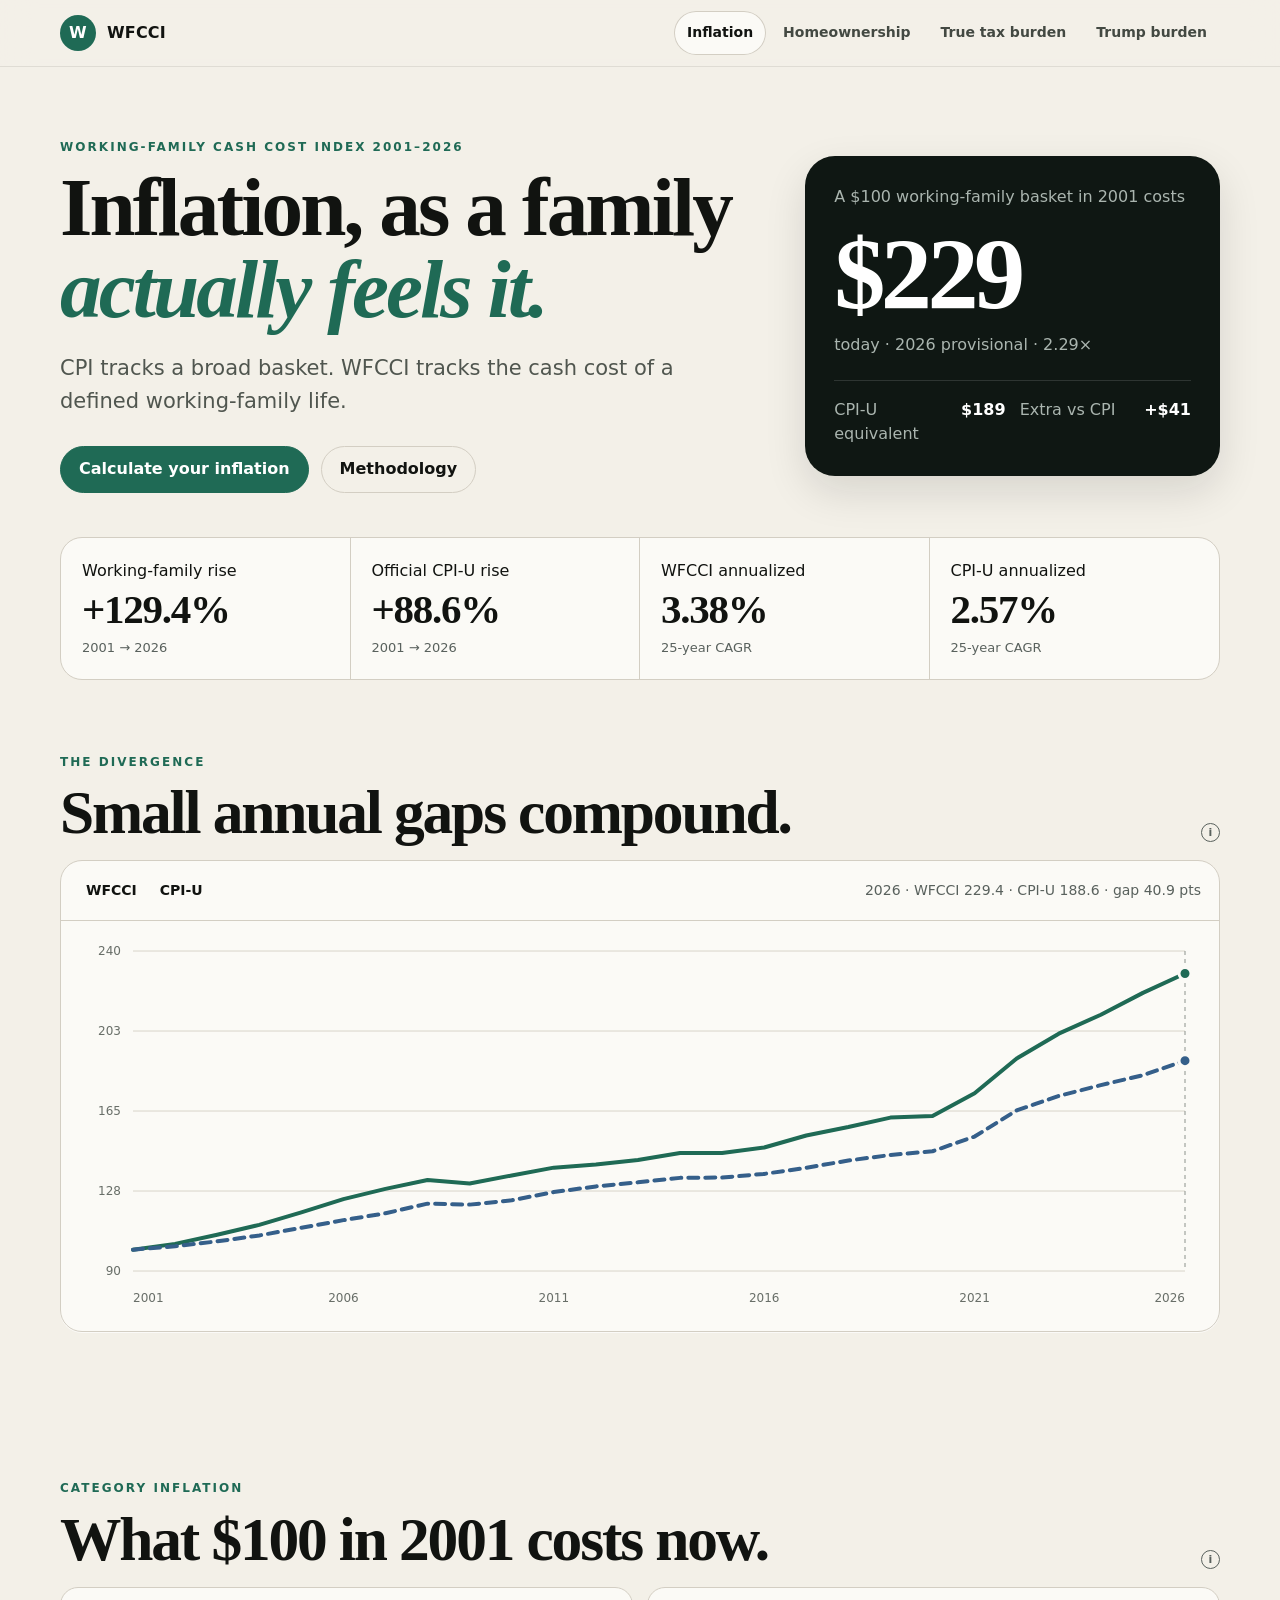
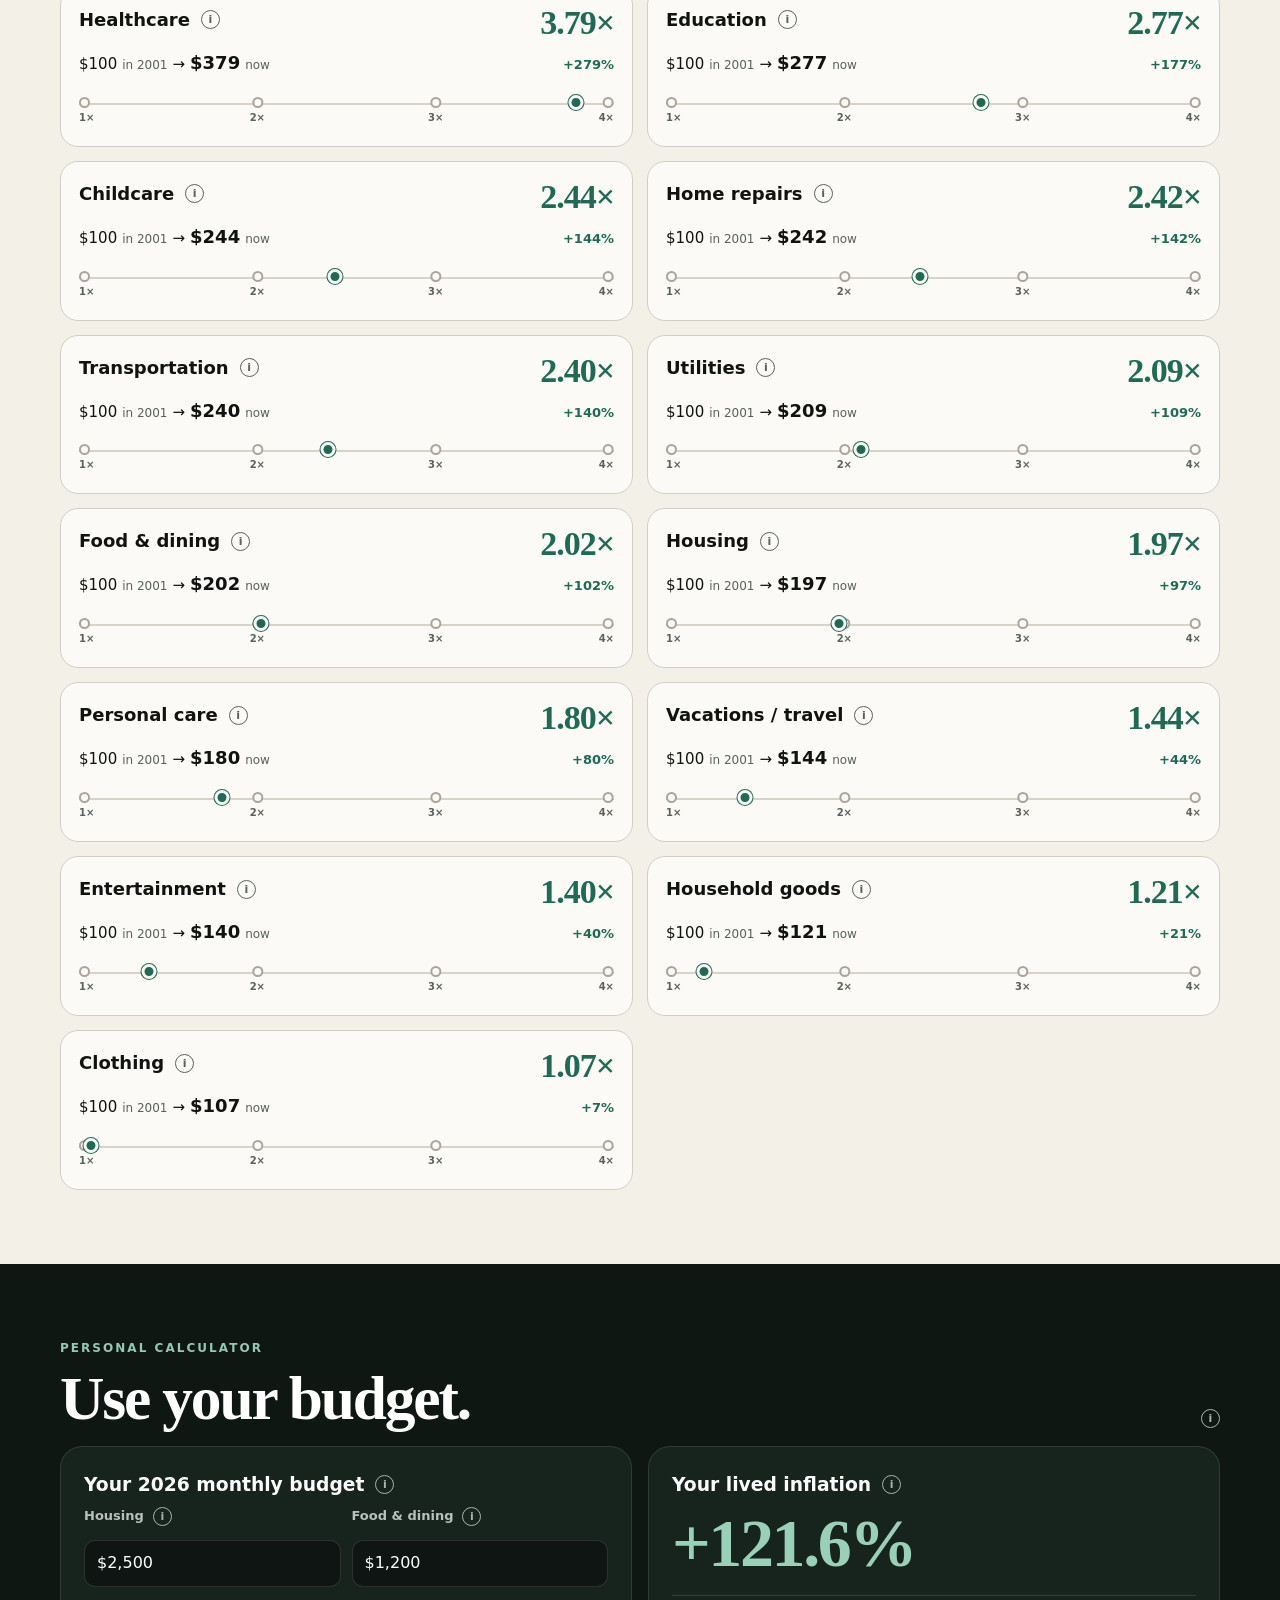
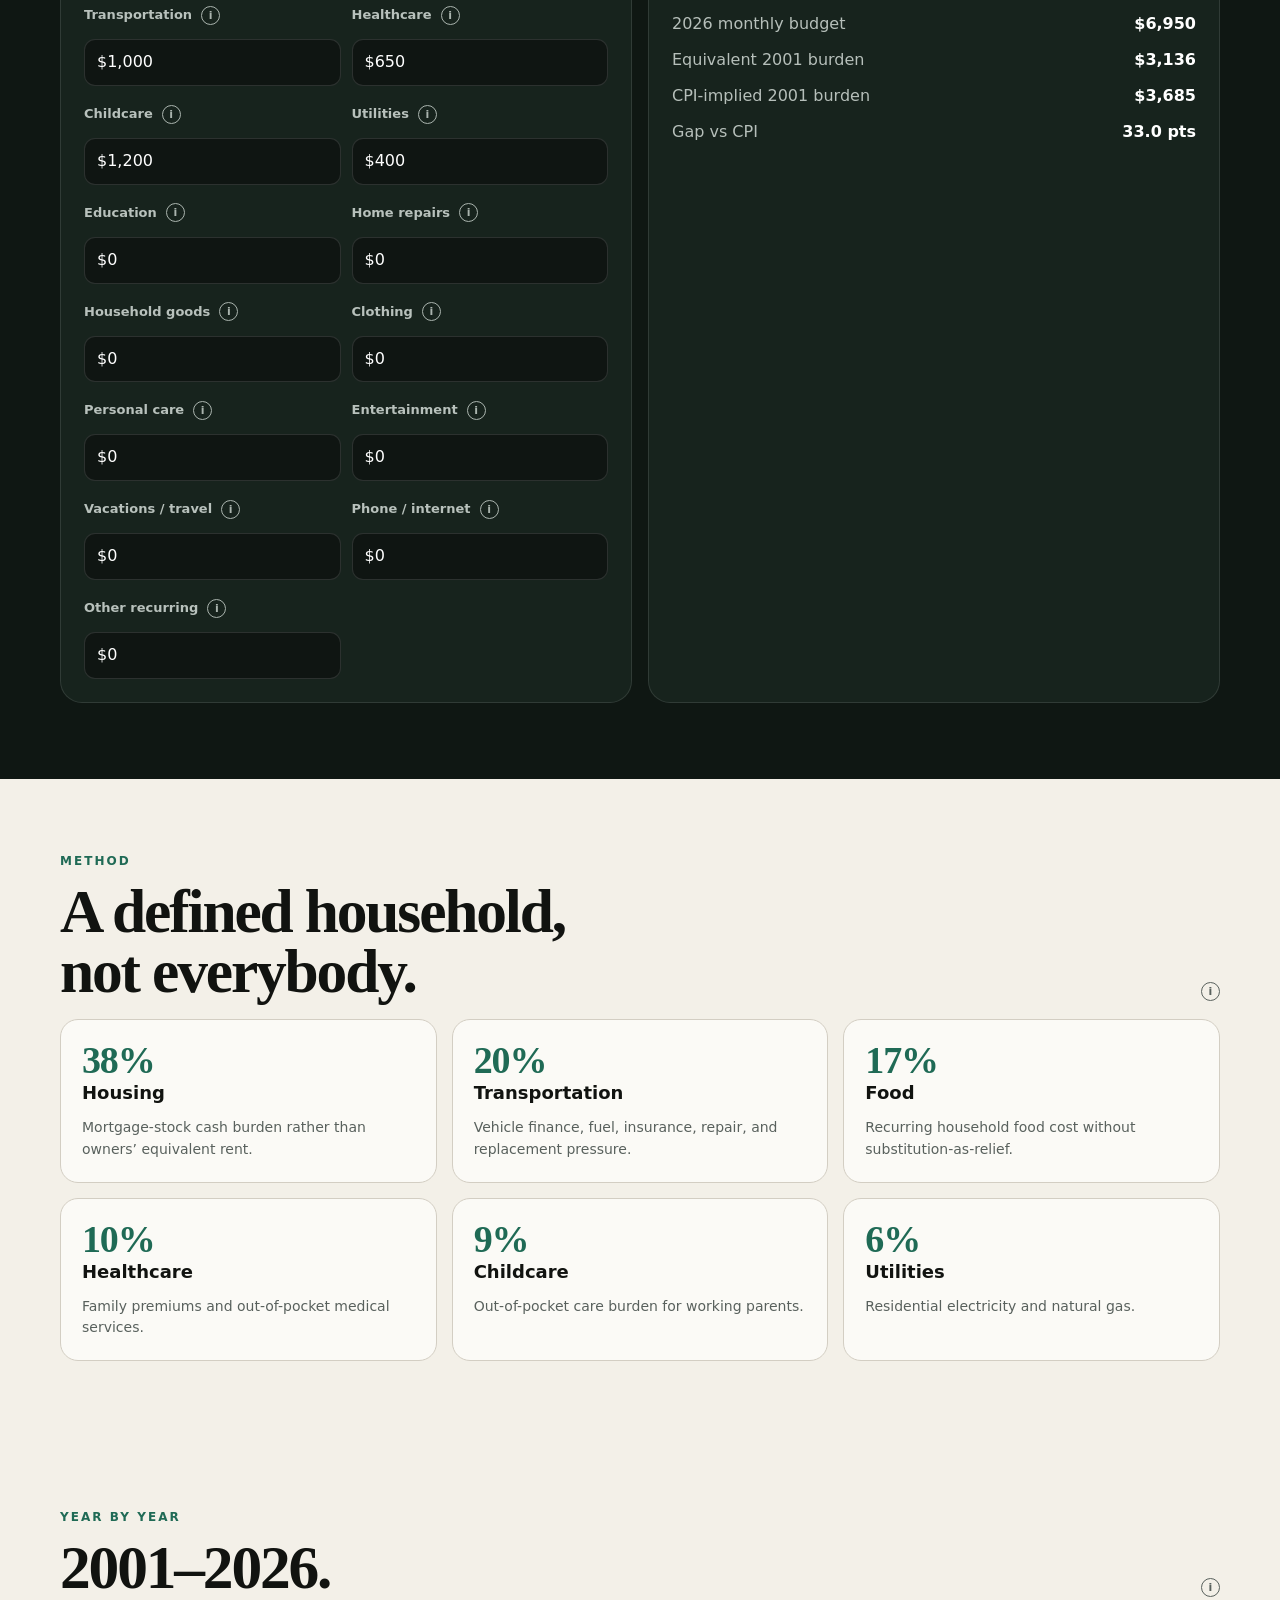
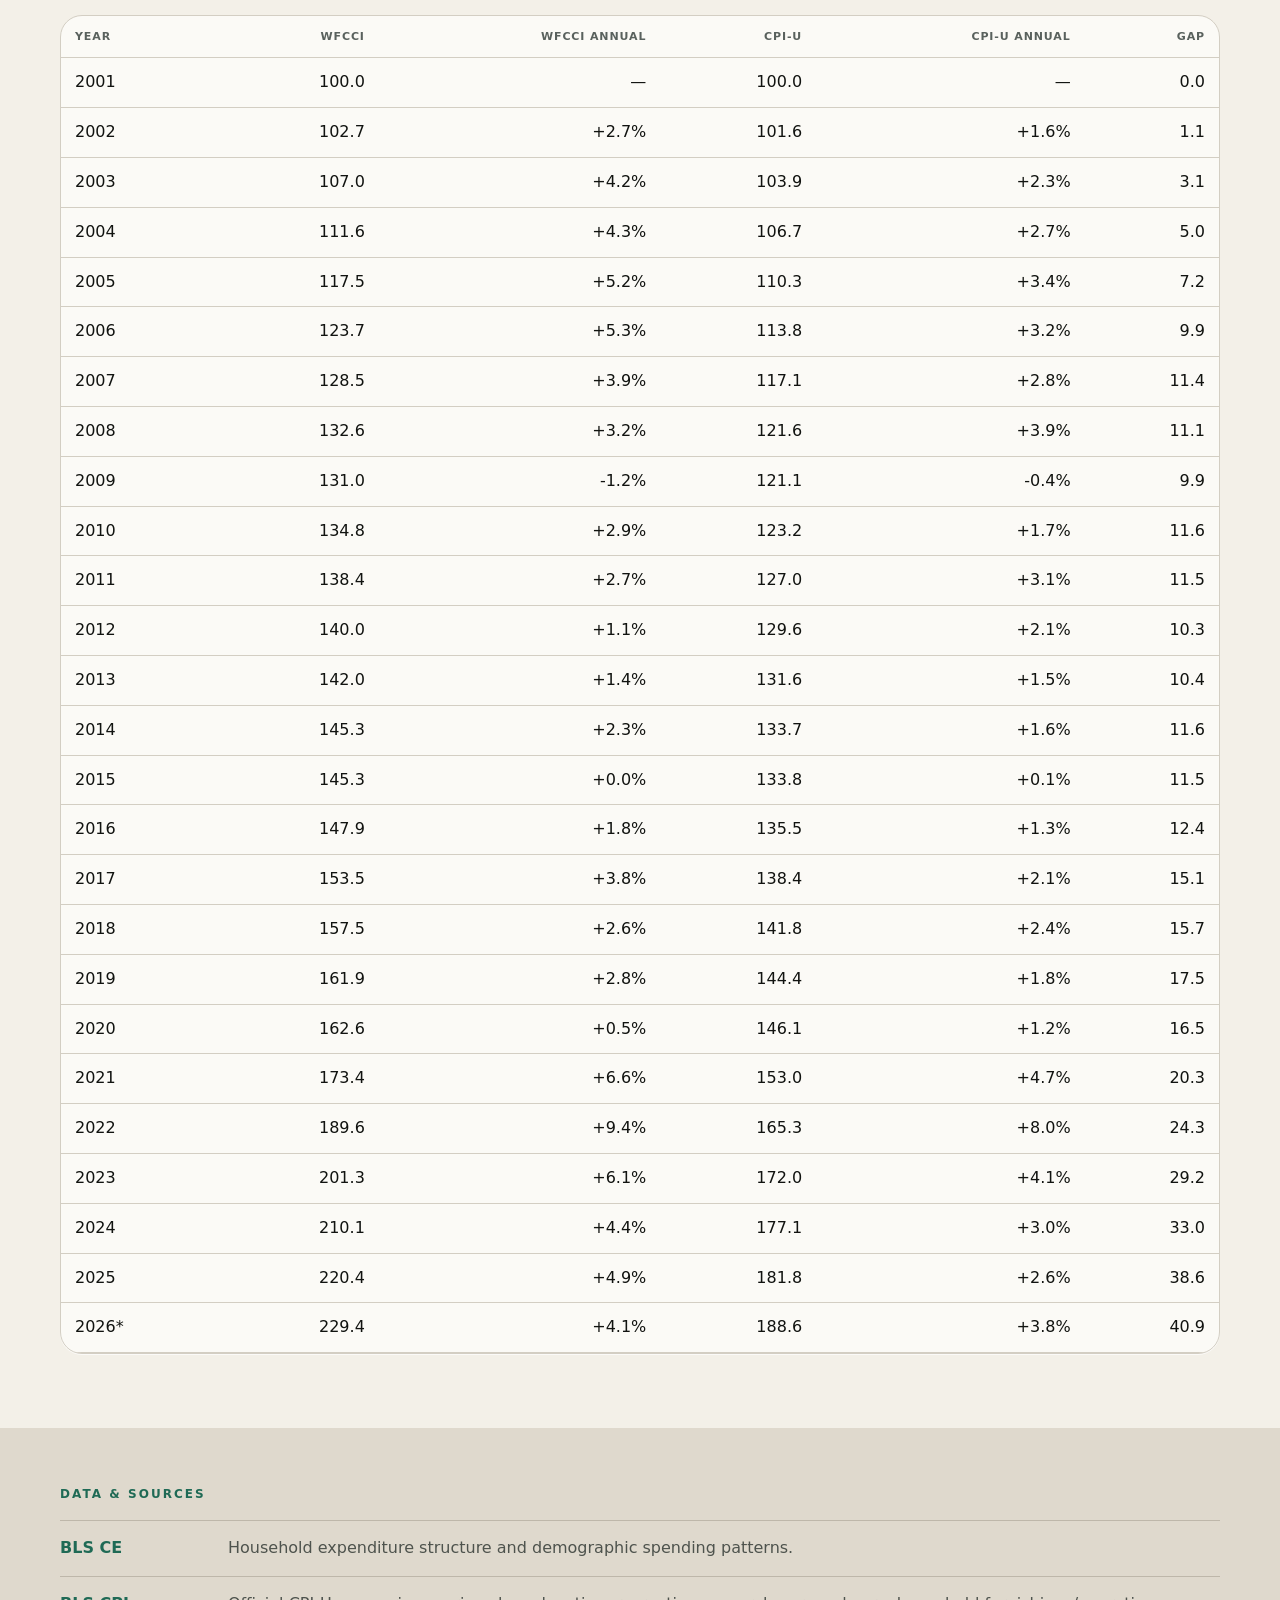
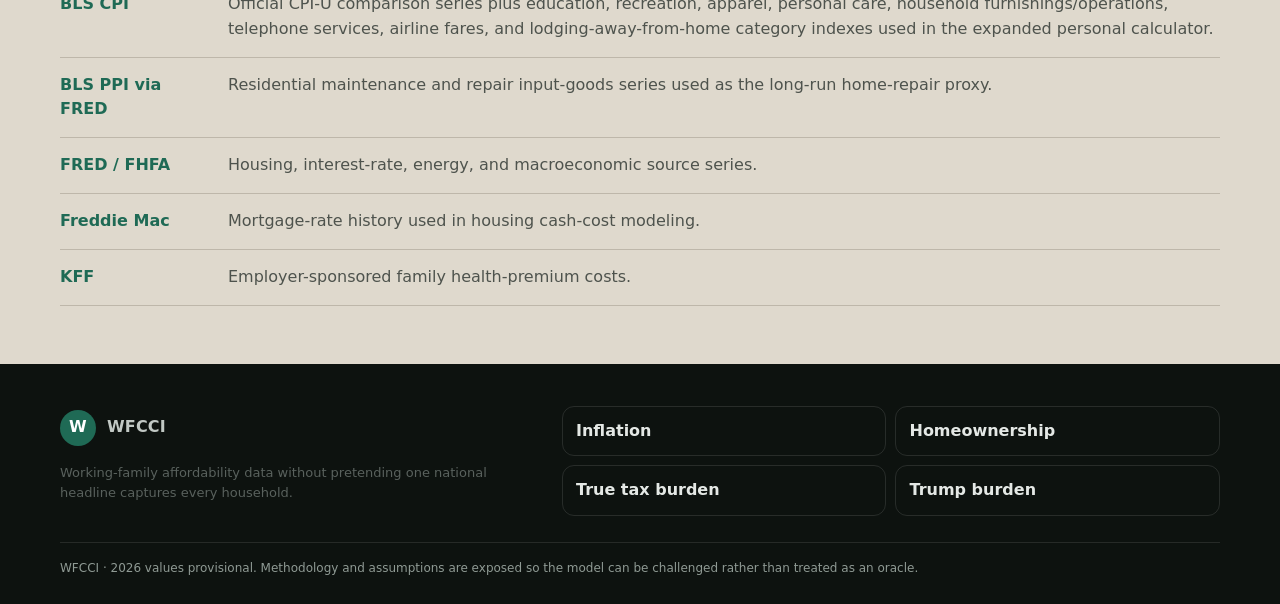
==== commit f392790f: "Add non-color chart legend cues" ====
--- a/index.html
+++ b/index.html
@@ -47,7 +47,7 @@
 <section class="section shell" id="data">
   <div class="compact-section-head"><div><p class="kicker">The divergence</p><h2 class="section-title">Small annual gaps compound.</h2></div><button class="note-trigger" type="button" aria-label="Chart method note" data-note="Both series use the same 2001 = 100 base. One axis, no truncated categorical bars, and no smoothing that invents data between years.">i</button></div>
   <div class="card chart-card">
-    <div class="chart-toolbar"><div class="legend"><span class="legend-item"><i class="dot green"></i>WFCCI</span><span class="legend-item"><i class="dot gold"></i>CPI-U</span></div><div class="chart-note" id="inflationReadout">2026 values</div></div>
+    <div class="chart-toolbar"><div class="legend"><span class="legend-item"><i class="legend-line wf" aria-hidden="true"></i>WFCCI</span><span class="legend-item"><i class="legend-line cpi" aria-hidden="true"></i>CPI-U</span></div><div class="chart-note" id="inflationReadout">2026 values</div></div>
     <div class="chart-wrap"><svg id="inflationChart" viewBox="0 0 1000 390" role="img" aria-label="Line chart comparing WFCCI and CPI-U from 2001 through 2026"></svg></div>
     <div class="chart-scrubber"><input type="range" min="0" max="25" value="25" step="1" data-scrubber-for="inflationChart" aria-label="Select year shown in chart"></div>
   </div>
